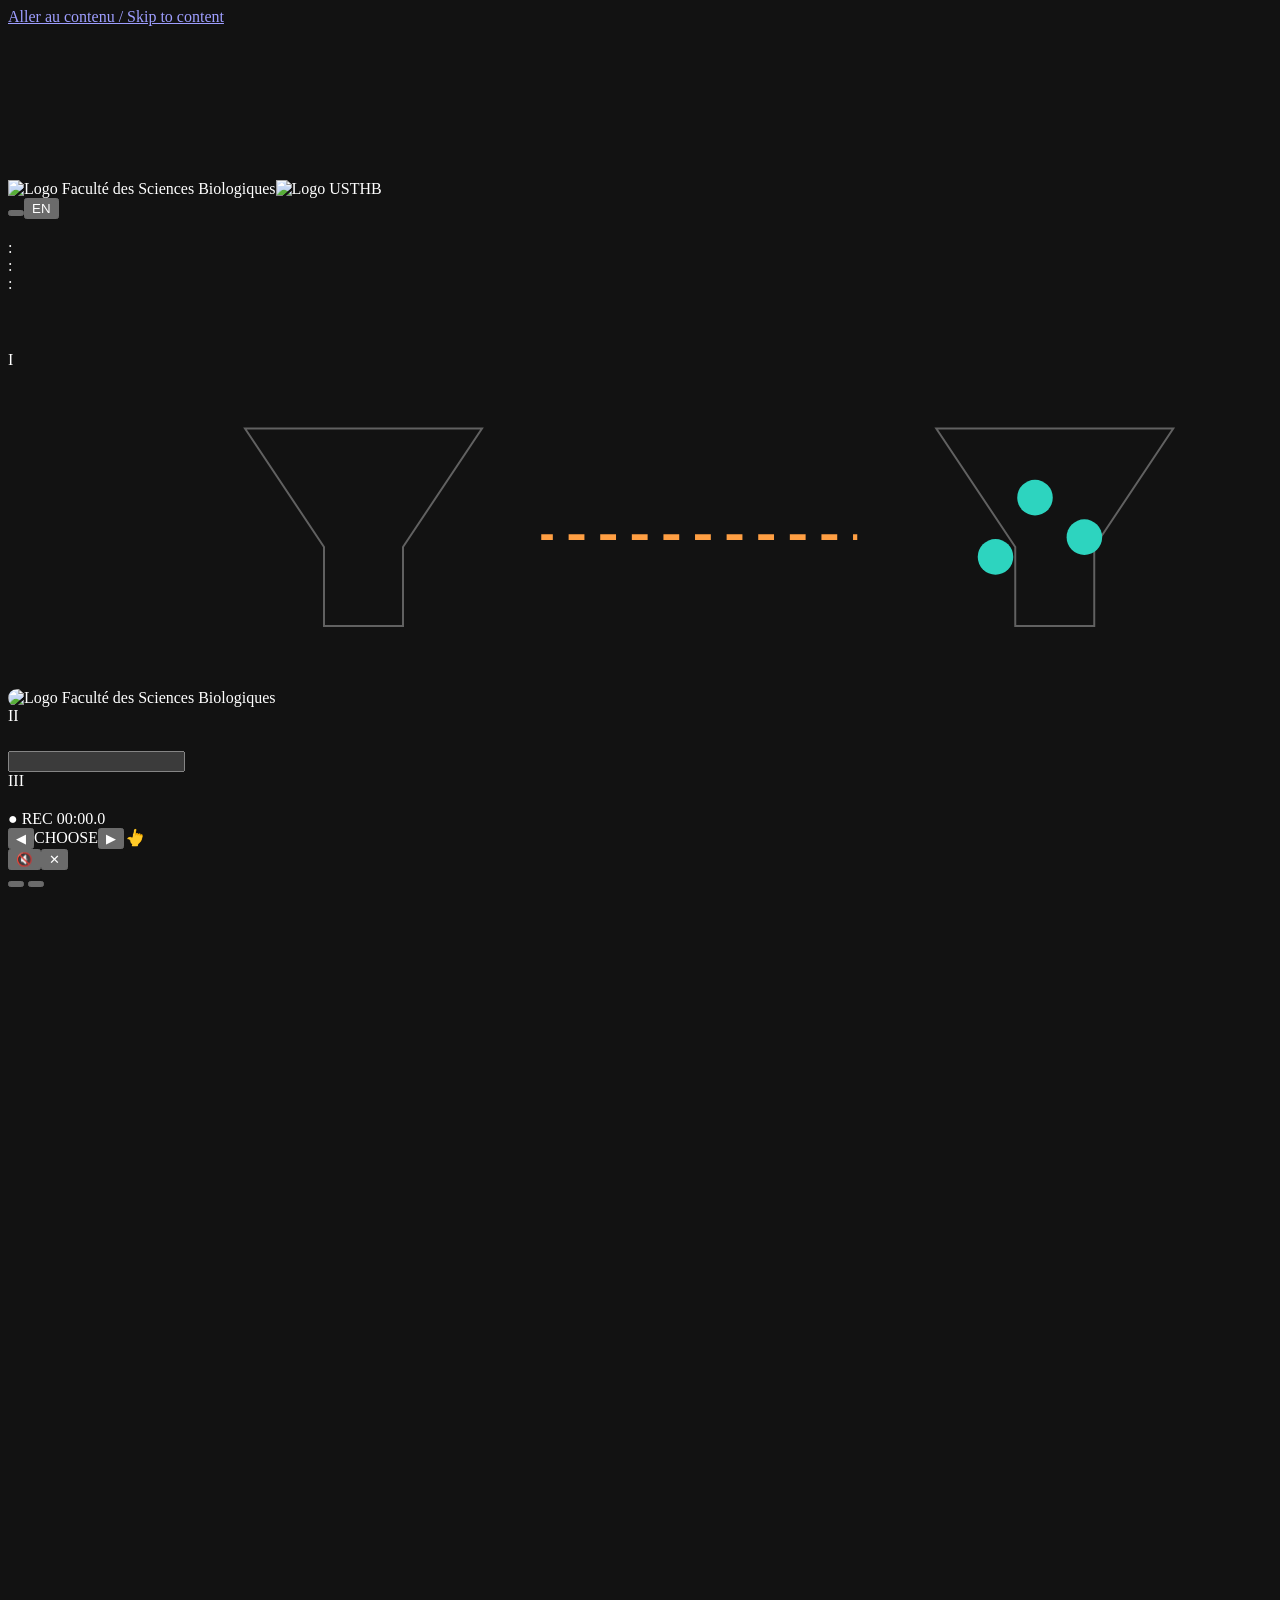
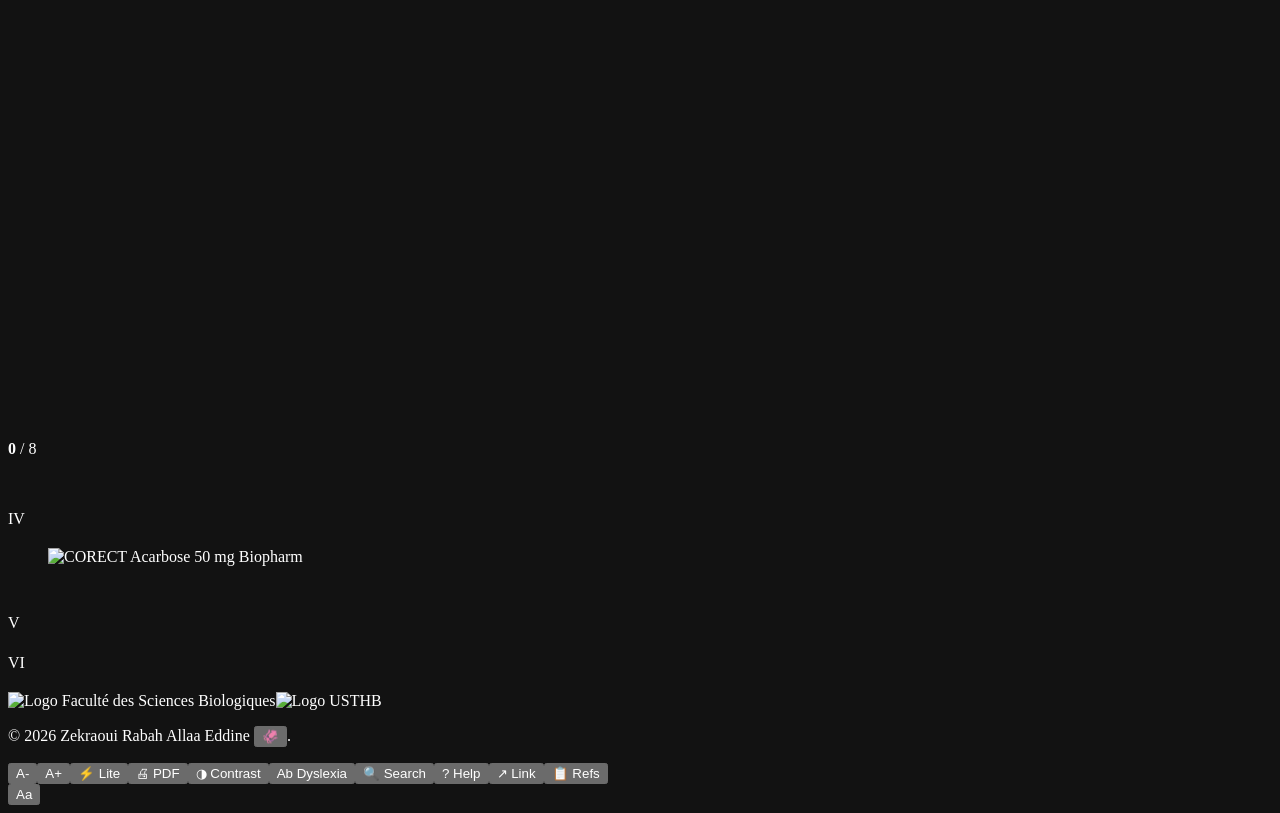
==== index.html @ ecbb5d4c "Add files via upload" ====
<!DOCTYPE html>
<!--
  =====================================================================
  PROCEDES DE PURIFICATION DE BIOMOLECULES : INTERACTIVE EXPOSE SITE
  FILES:  index.html (structure)  |  css/theme.css (colors, fonts)  |  css/style.css (layout)
          js/content.js (ALL TEXTS fr/en + references)  |  js/config.js (team, colors)  |  js/scenes.js (animated drawings)
          js/labs.js (laboratory)  |  js/edit.js (methods edit + sound)  |  js/ui.js (presenter, tools, easter egg)
          js/main.js (engine)  |  js/helix.js (3D background)  |  assets/ (images, sound)
  HOW IT WORKS: elements with data-t="key" get their text from js/content.js. To change a text, edit content.js, not this file.
  PLACEHOLDERS to fill: [A ADAPTER] marks in js/content.js (process steps), media slots (add your own images or videos),
                        team names and roles in js/config.js.
  =====================================================================
-->

<html lang="fr">
<head>
<meta charset="utf-8">
<meta name="viewport" content="width=device-width, initial-scale=1, viewport-fit=cover">
<title>Procédés de purification de biomolécules | Exposé interactif</title>
<meta name="description" content="Exposé interactif sur la purification des biomolécules : sept techniques, laboratoire virtuel, défi du procédé et étude de l’acarbose CORECT® (Biopharm).">
<meta name="keywords" content="purification, biomolécules, chromatographie, centrifugation, électrophorèse, acarbose, CORECT, Biopharm, biotechnologie microbienne, USTHB">
<meta name="author" content="Zekraoui Rabah-Allaa Eddine">
<meta name="robots" content="index, follow, max-image-preview:large">
<meta name="theme-color" content="#0b2b3a">
<meta name="color-scheme" content="dark">
<meta name="format-detection" content="telephone=no">
<link rel="canonical" href="https://VOTRE-NOM.github.io/purification-biomolecules/">
<link rel="alternate" hreflang="x-default" href="https://VOTRE-NOM.github.io/purification-biomolecules/">
<!-- SITE ADDRESS: replace https://VOTRE-NOM.github.io/purification-biomolecules/ everywhere with tools/set-url.py (see GUIDE-PUBLICATION.md) -->
<!-- Icons -->
<link rel="icon" href="favicon.ico" sizes="any">
<link rel="icon" type="image/png" sizes="32x32" href="assets/icons/icon-32.png">
<link rel="icon" type="image/png" sizes="16x16" href="assets/icons/icon-16.png">
<link rel="apple-touch-icon" sizes="180x180" href="assets/icons/icon-180.png">
<link rel="manifest" href="site.webmanifest">
<meta name="msapplication-TileColor" content="#0b2b3a">
<meta name="msapplication-TileImage" content="assets/icons/icon-150.png">
<meta name="msapplication-config" content="browserconfig.xml">
<!-- Open Graph: Facebook, LinkedIn, WhatsApp, Telegram, Messenger, Pinterest, Slack, Discord -->
<meta property="og:type" content="website">
<meta property="og:site_name" content="Procédés de purification de biomolécules">
<meta property="og:title" content="Procédés de purification de biomolécules | Exposé interactif">
<meta property="og:description" content="Sept techniques, un laboratoire virtuel, un défi du procédé et l’étude de l’acarbose CORECT® (Biopharm).">
<meta property="og:url" content="https://VOTRE-NOM.github.io/purification-biomolecules/">
<meta property="og:image" content="https://VOTRE-NOM.github.io/purification-biomolecules/assets/social/og-image.png">
<meta property="og:image:secure_url" content="https://VOTRE-NOM.github.io/purification-biomolecules/assets/social/og-image.png">
<meta property="og:image:type" content="image/png">
<meta property="og:image:width" content="1200">
<meta property="og:image:height" content="630">
<meta property="og:image:alt" content="Procédés de purification de biomolécules : matériel de laboratoire illustré et titre de l’exposé">
<meta property="og:locale" content="fr_FR">
<meta property="og:locale:alternate" content="en_US">
<!-- Facebook (optional): <meta property="fb:app_id" content="YOUR_APP_ID"> -->
<!-- Twitter / X -->
<meta name="twitter:card" content="summary_large_image">
<meta name="twitter:title" content="Procédés de purification de biomolécules | Exposé interactif">
<meta name="twitter:description" content="Sept techniques, un laboratoire virtuel, un défi du procédé et l’étude de l’acarbose CORECT® (Biopharm).">
<meta name="twitter:image" content="https://VOTRE-NOM.github.io/purification-biomolecules/assets/social/og-image.png">
<meta name="twitter:image:alt" content="Procédés de purification de biomolécules : matériel de laboratoire illustré et titre de l’exposé">
<!-- Twitter / X account (optional): <meta name="twitter:site" content="@votre_compte"> <meta name="twitter:creator" content="@votre_compte"> -->
<!-- Pinterest -->
<meta name="pinterest-rich-pin" content="true">
<link rel="image_src" href="https://VOTRE-NOM.github.io/purification-biomolecules/assets/social/pinterest.png">
<!-- Structured data (Google) -->
<script type="application/ld+json">{"@context": "https://schema.org", "@graph": [{"@type": "WebSite", "@id": "https://VOTRE-NOM.github.io/purification-biomolecules/#website", "url": "https://VOTRE-NOM.github.io/purification-biomolecules/", "name": "Procédés de purification de biomolécules", "inLanguage": ["fr", "en"], "author": {"@id": "https://VOTRE-NOM.github.io/purification-biomolecules/#author"}}, {"@type": "Person", "@id": "https://VOTRE-NOM.github.io/purification-biomolecules/#author", "name": "Zekraoui Rabah-Allaa Eddine", "affiliation": {"@type": "CollegeOrUniversity", "name": "Université des Sciences et de la Technologie Houari Boumediene (USTHB)"}}, {"@type": "LearningResource", "@id": "https://VOTRE-NOM.github.io/purification-biomolecules/#resource", "name": "Procédés de purification de biomolécules", "description": "Exposé interactif sur la purification des biomolécules : sept techniques, laboratoire virtuel, défi du procédé et étude de l’acarbose CORECT® (Biopharm).", "url": "https://VOTRE-NOM.github.io/purification-biomolecules/", "inLanguage": ["fr", "en"], "learningResourceType": "Exposé interactif", "educationalLevel": "Université", "about": ["Purification des biomolécules", "Chromatographie", "Acarbose"], "author": {"@id": "https://VOTRE-NOM.github.io/purification-biomolecules/#author"}, "copyrightHolder": {"@id": "https://VOTRE-NOM.github.io/purification-biomolecules/#author"}, "copyrightYear": 2026, "image": "https://VOTRE-NOM.github.io/purification-biomolecules/assets/social/og-image.png", "isPartOf": {"@id": "https://VOTRE-NOM.github.io/purification-biomolecules/#website"}}]}</script>
<link rel="stylesheet" href="css/theme.css">
<link rel="stylesheet" href="css/style.css">
</head>

</head>
<body>
<a class="skip" href="#intro">Aller au contenu / Skip to content</a><div id="cur"></div><canvas id="gl" aria-hidden="true"></canvas><div id="bar"></div><div class="bars t"></div><div class="bars b"></div>



<header>
  <div class="logos"><img src="assets/logo-fsb.jpg" alt="Logo Faculté des Sciences Biologiques"><img src="assets/logo-usthb.png" alt="Logo USTHB"></div>
  <nav id="nav"></nav><button id="pres"></button><button id="lang">EN</button>
</header>

<main>
<!-- HERO: title, abstract, module, academic year, examiner, team. Texts: js/content.js. Team names: js/config.js -->
<section id="hero"><h1 data-t="title"></h1><p data-t="sub"></p><p class="gl" data-t="abs"></p>
  <p class="exam"><span data-t="mod"></span> : <b data-t="modv"></b><br><span data-t="yr"></span> : <b data-t="yrv"></b><br><span data-t="exam"></span> : <b data-t="examn"></b></p>
  <h3 style="margin-top:20px" data-t="team"></h3><div class="team" id="team"></div><br><a class="btn" href="#intro" data-t="start"></a></section>
<div class="tick" aria-hidden="true"><div></div></div>
<section class="sc rv" id="plan"><h2 data-t="plan_t"></h2><div class="gl" id="plan_l"></div></section>

<!-- I. INTRODUCTION (PROBLEMATIQUE) -->
<section class="sc rv" id="intro"><div class="chap">I</div><h2 data-t="n1"></h2>
  <div class="gl" data-t="i_p"></div>
  <div class="card"><h3 data-t="i_qt"></h3><p data-t="i_q"></p></div>
  <svg class="ill" viewBox="0 0 640 150" role="img" aria-label="Mixture to pure molecule"><g fill="none" stroke="#ffffff55"><path d="M120 20h120l-40 60v40h-40V80z"/><path d="M470 20h120l-40 60v40h-40V80z"/></g><g id="dots"></g><path d="M270 75h160" stroke="#ff9f43" stroke-width="3" stroke-dasharray="8 8"><animate attributeName="stroke-dashoffset" from="32" to="0" dur="1s" repeatCount="indefinite"/></path><circle cx="520" cy="55" r="9" fill="#2dd4bf"/><circle cx="545" cy="75" r="9" fill="#2dd4bf"/><circle cx="500" cy="85" r="9" fill="#2dd4bf"/></svg>
  <img src="assets/banner-fsb.jpg" alt="Logo Faculté des Sciences Biologiques" style="width:100%;border-radius:16px;border:1px solid var(--line)">
  <div class="gl kt" data-kt="0"></div>
</section>

<!-- II. GENERALITES -->
<section class="sc rv" id="gen"><div class="chap">II</div><h2 data-t="n2"></h2>
  <div class="grid" data-cards="g_d"></div>
  <h3 style="margin:26px 0 10px" data-t="g_ct"></h3><div class="grid" data-cards="g_c"></div>
  <h3 style="margin:26px 0 10px" data-t="g_ot"></h3><div class="gl" data-t="g_o"></div>
  <h3 style="margin:26px 0 10px" data-t="hist_t"></h3><div class="timeline" id="histl"></div>
  <h3 style="margin:26px 0 10px" data-t="imp_t"></h3><div class="grid" id="imp"></div>
  <h3 style="margin:26px 0 10px" data-t="lex_t"></h3><input type="search" id="lexq" class="lexq" aria-label="Search"><div id="lex"></div>
  <div class="gl kt" data-kt="1"></div>
</section>

<!-- III. METHODES ET MATERIELS -->
<section class="sc rv" id="met"><div class="chap">III</div><h2 data-t="n3"></h2>
  <h3 data-t="m1"></h3><p class="out" data-t="m1p"></p>
  <div id="estage"><div class="edit" id="edit" tabindex="0" aria-label="Methods edit"><div class="segs" id="segs"></div><div class="ring2"></div><div class="rec" id="rec">&#9679; REC 00:00.0</div><div class="no" id="no"></div><div class="tl"><b id="tlb"></b></div>
  <div class="nm" id="nm"></div><div class="fig" id="fig"></div><div class="roster" id="roster"></div><div class="cp" id="cp"></div>
  <div class="choose"><button id="eprev" aria-label="Previous">&#9664;</button><span>CHOOSE</span><button id="enext" aria-label="Next">&#9654;</button><i class="hand" id="hand">&#128070;</i></div></div><div class="efbar"><button id="efsnd" aria-label="Sound">&#128263;</button><button id="efc" aria-label="Close">&#10005;</button></div></div>
  <button class="btn big" id="snd"></button> <button class="mini" id="efs"></button>
  <div class="gl" id="fiche"></div>
  <div class="card lab" id="lab"><h3 data-t="lab_t"></h3><p class="out" data-t="lab_p"></p>
   <div class="ltabs" id="ltabs" role="tablist"></div>
   <div class="labrow"><svg id="labsvg" viewBox="0 0 260 220" role="img" aria-label="Lab"></svg></div>
   <div id="lctl"></div><p class="out" id="rcfo" aria-live="polite"></p></div>
  
  <h3 style="margin:26px 0 10px" data-t="cmp_t"></h3><div class="tw"><table id="cmp"></table></div>
  <h3 style="margin:26px 0 10px" data-t="atl_t"></h3><div class="atl" id="atl"></div>
  <h3 style="margin:26px 0 4px" data-t="m2"></h3><p class="out" data-t="m2p"></p><div id="st1"></div>
  <h3 style="margin:26px 0 8px" data-t="pb_t"></h3><p class="out" data-t="pb_p"></p><div class="card" id="pb"></div>
  <h3 id="adv" style="margin:34px 0 4px" data-t="adv_t"></h3><p class="out" data-t="adv_p"></p><div class="grid" id="advg"></div>
  <h3 id="qcs" style="margin:26px 0 8px" data-t="m3"></h3><div class="grid" id="qc"></div>
  <p class="out"><b id="qcn">0</b> / 8 <span data-t="valid"></span></p><div class="gauge"><div class="g1" id="qcg"></div></div>
  <div class="gl" style="margin-top:14px" data-t="m3p"></div>
  <h3 style="margin:22px 0 10px" data-t="qcc_t"></h3><div class="tw"><table id="qcc"></table></div>
  <h3 id="qbdh" style="margin:30px 0 6px" data-t="qbd_t"></h3><p class="out" data-t="qbd_p"></p><div class="qbdc" id="qbdc"></div><div class="grid" id="qbd"></div>
  <div class="vids" id="vids"></div>
  <div class="gl kt" data-kt="2"></div>
</section>

<!-- IV. ETUDE D'UN EXEMPLE : ACARBOSE (BIOPHARM) / GLUCOBAY / ACTINOPLANES -->
<section class="sc rv" id="ex"><div class="chap">IV</div><h2 data-t="n4"></h2>
  <div class="grid" data-cards="e_c"></div>
  <div class="kpis" id="kpis"></div>
  <figure class="photo"><img src="assets/corect-box.jpg" alt="CORECT Acarbose 50 mg Biopharm" loading="lazy"><figcaption data-t="e_cap"></figcaption></figure>
  <h3 style="margin:18px 0 10px" data-t="pf_t"></h3><div class="tw"><table id="pf"></table></div>
  <div class="gl" style="margin-top:16px" data-t="e_p"></div>
  <p class="warn" data-t="e_w"></p>
  <h3 style="margin:22px 0 8px" data-t="ac_t"></h3><p class="out" data-t="ac_p"></p><div class="card" id="ac"></div>
  <div class="flow" id="flow"></div><h3 style="margin:22px 0 4px" data-t="e_ft"></h3><p class="out" data-t="e_fp"></p><div id="st2"></div>
  <div class="gl" style="margin-top:14px" data-t="e_d"></div>
  <h3 id="e2h" style="margin:30px 0 6px" data-t="e2_t"></h3><p class="out" data-t="e2_p"></p><h3 style="margin:14px 0 4px" data-t="e2_ft"></h3><p class="out" data-t="e2_fp"></p><div id="st3"></div><div class="tw" style="margin-top:14px"><table id="e2tbl"></table></div>
  <div class="gl kt" data-kt="3"></div>
</section>

<!-- V. CONCLUSION  -->
<section class="sc rv" id="con"><div class="chap">V</div><h2 data-t="n5"></h2>
  <div class="gl" data-t="c_p"></div>
  <h3 style="margin:22px 0 8px" data-t="jr_t"></h3><p class="out" data-t="jr_p"></p><div class="card" id="jr"></div>
  
  
</section>

<!-- VI. REFERENCES (all opened and checked, see list) -->
<section class="sc rv" id="ref"><div class="chap">VI</div><h2 data-t="n6"></h2>
  <h3 id="dlh" style="margin:6px 0 6px" data-t="dl_t"></h3><p class="out" data-t="dl_p"></p><div class="grid" id="dl"></div><p class="out" data-t="dl_note" style="margin-top:8px"></p>
  <ol class="refs gl" id="refs"></ol>
  <div class="card" id="qr"></div>
</section>
</main>

<footer><div class="logos"><img src="assets/logo-fsb.jpg" alt="Logo Faculté des Sciences Biologiques"><img src="assets/logo-usthb.png" alt="Logo USTHB"></div><p data-t="fac"></p>
<p style="margin-top:10px">&copy; 2026 Zekraoui Rabah Allaa Eddine <button class="sq" id="sq" aria-label="Easter egg">🦑</button>. <span data-t="rights"></span></p></footer>

<div id="pnotes" hidden><div id="ptl"></div><div id="pnt"></div></div>
<div id="pbar" hidden><button id="pp" aria-label="Previous">&#9664;</button><span id="pc"></span><span id="pt">00:00</span><button id="pn" aria-label="Next">&#9654;</button><button id="ptm" aria-label="Timer">&#9201; 15</button><button id="pl" aria-label="Laser">&#9673;</button><button id="px" aria-label="Exit">&#10005;</button></div>
<nav id="sdots" aria-label="Sections"></nav>
<div id="tools"><div id="tp"><button id="tdn">A-</button><button id="tup">A+</button><button id="lt">&#9889; Lite</button><button id="tprt">&#128424; PDF</button><button id="thc">&#9681; Contrast</button><button id="tdy">Ab Dyslexia</button><button id="tsr">&#128269; Search</button><button id="thp">? Help</button><button id="tsh">&#8599; Link</button><button id="trf">&#128203; Refs</button></div><button id="tb" aria-label="Tools">Aa</button></div>
<noscript><p style="padding:30px;color:#fff;background:#03080f">Please enable JavaScript to view this presentation. / Activez JavaScript pour afficher cette présentation.</p></noscript>
<!-- Site scripts. ORDER MATTERS: do not reorder -->
<script src="js/core.js"></script>
<script src="js/content.js"></script>
<script src="js/config.js"></script>
<script src="js/audio-data.js"></script>
<script src="js/scenes.js"></script>
<script src="js/labs.js"></script>
<script src="js/builder.js"></script>
<script src="js/journey.js"></script>
<script src="js/acarbose.js"></script>
<script src="js/qr.js"></script>
<script src="js/advanced.js"></script>
<script src="js/extra.js"></script>
<script src="js/downloads.js"></script>
<script src="js/edit.js"></script>
<script src="js/ui.js"></script>
<script src="js/main.js"></script>
<script src="js/helix.js"></script>
</body>
</html>
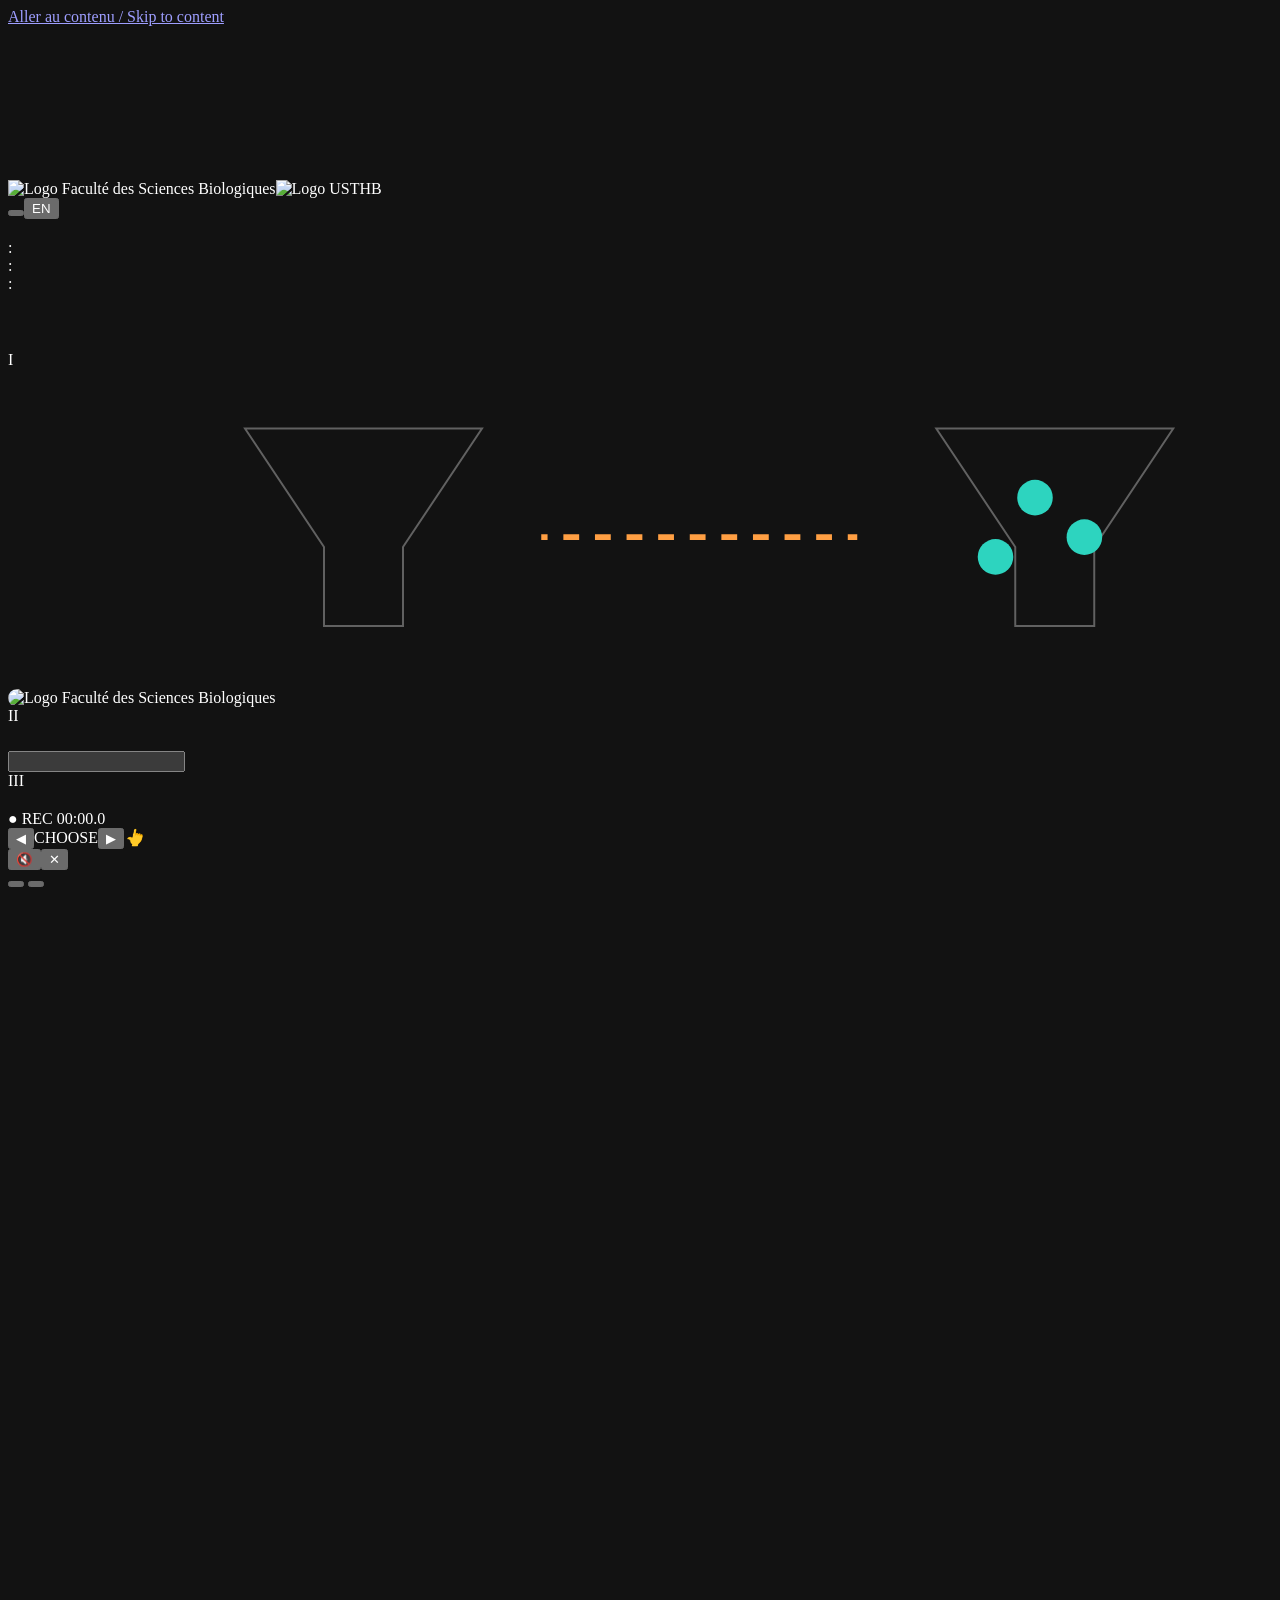
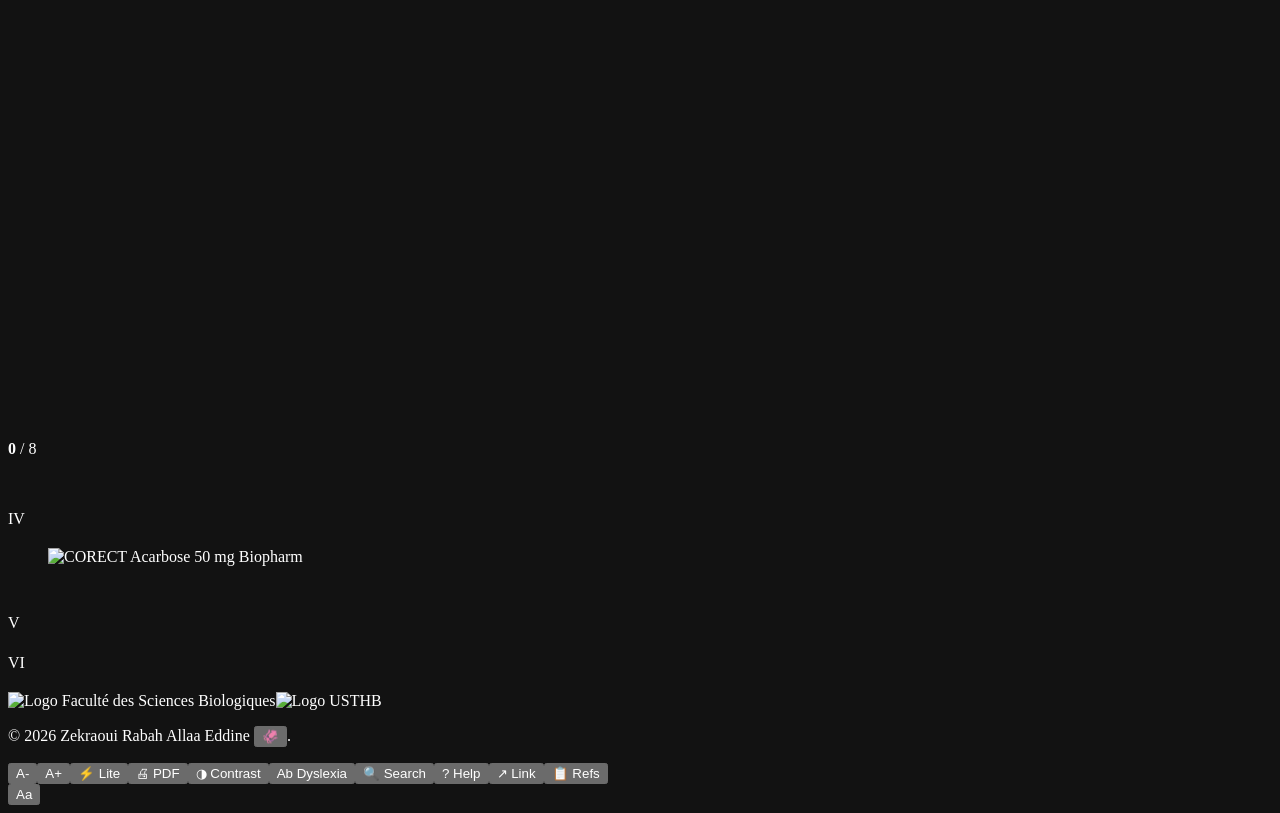
==== commit 40757c15: "Update index.html" ====
--- a/index.html
+++ b/index.html
@@ -6,9 +6,6 @@
           js/content.js (ALL TEXTS fr/en + references)  |  js/config.js (team, colors)  |  js/scenes.js (animated drawings)
           js/labs.js (laboratory)  |  js/edit.js (methods edit + sound)  |  js/ui.js (presenter, tools, easter egg)
           js/main.js (engine)  |  js/helix.js (3D background)  |  assets/ (images, sound)
-  HOW IT WORKS: elements with data-t="key" get their text from js/content.js. To change a text, edit content.js, not this file.
-  PLACEHOLDERS to fill: [A ADAPTER] marks in js/content.js (process steps), media slots (add your own images or videos),
-                        team names and roles in js/config.js.
   =====================================================================
 -->
 
@@ -26,7 +23,6 @@
 <meta name="format-detection" content="telephone=no">
 <link rel="canonical" href="https://VOTRE-NOM.github.io/purification-biomolecules/">
 <link rel="alternate" hreflang="x-default" href="https://VOTRE-NOM.github.io/purification-biomolecules/">
-<!-- SITE ADDRESS: replace https://VOTRE-NOM.github.io/purification-biomolecules/ everywhere with tools/set-url.py (see GUIDE-PUBLICATION.md) -->
 <!-- Icons -->
 <link rel="icon" href="favicon.ico" sizes="any">
 <link rel="icon" type="image/png" sizes="32x32" href="assets/icons/icon-32.png">
@@ -79,7 +75,7 @@
 </header>
 
 <main>
-<!-- HERO: title, abstract, module, academic year, examiner, team. Texts: js/content.js. Team names: js/config.js -->
+<!-- HERO: title, abstract, module, academic year, examiner, team. --->
 <section id="hero"><h1 data-t="title"></h1><p data-t="sub"></p><p class="gl" data-t="abs"></p>
   <p class="exam"><span data-t="mod"></span> : <b data-t="modv"></b><br><span data-t="yr"></span> : <b data-t="yrv"></b><br><span data-t="exam"></span> : <b data-t="examn"></b></p>
   <h3 style="margin-top:20px" data-t="team"></h3><div class="team" id="team"></div><br><a class="btn" href="#intro" data-t="start"></a></section>
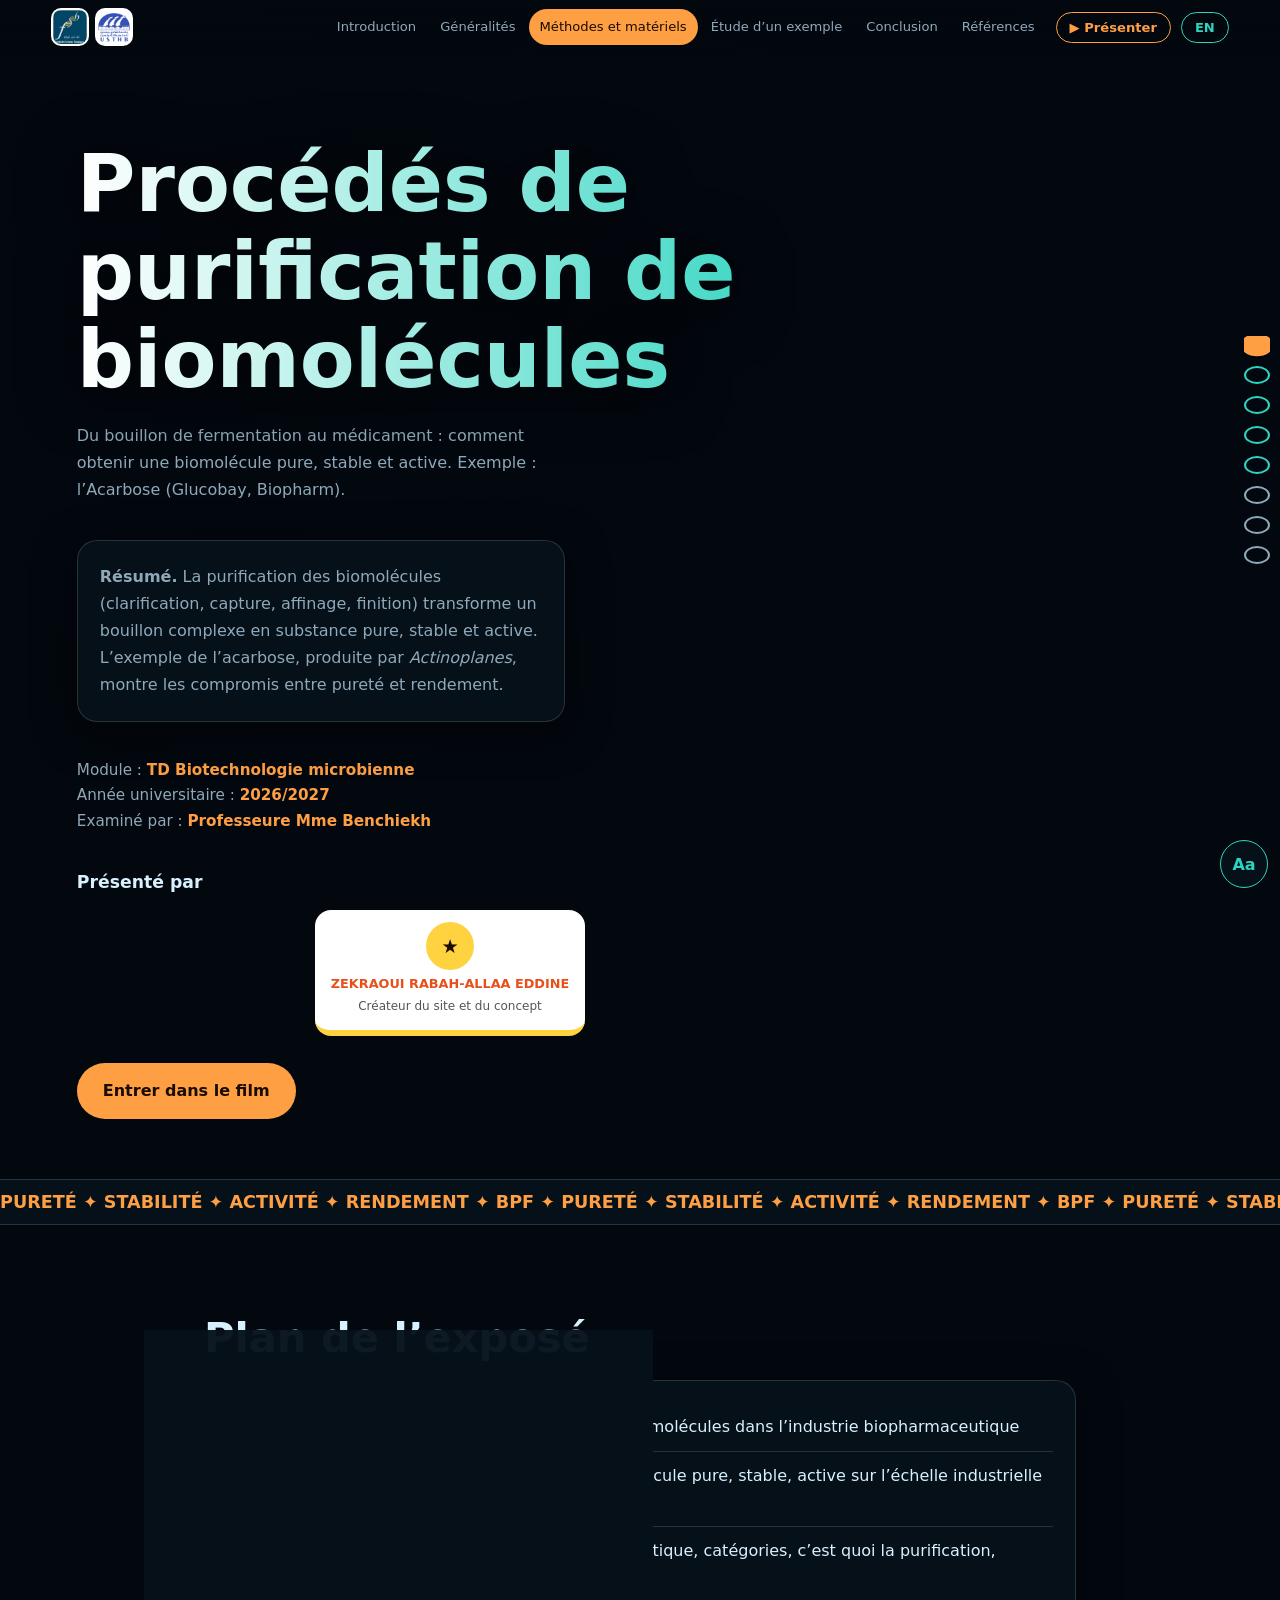
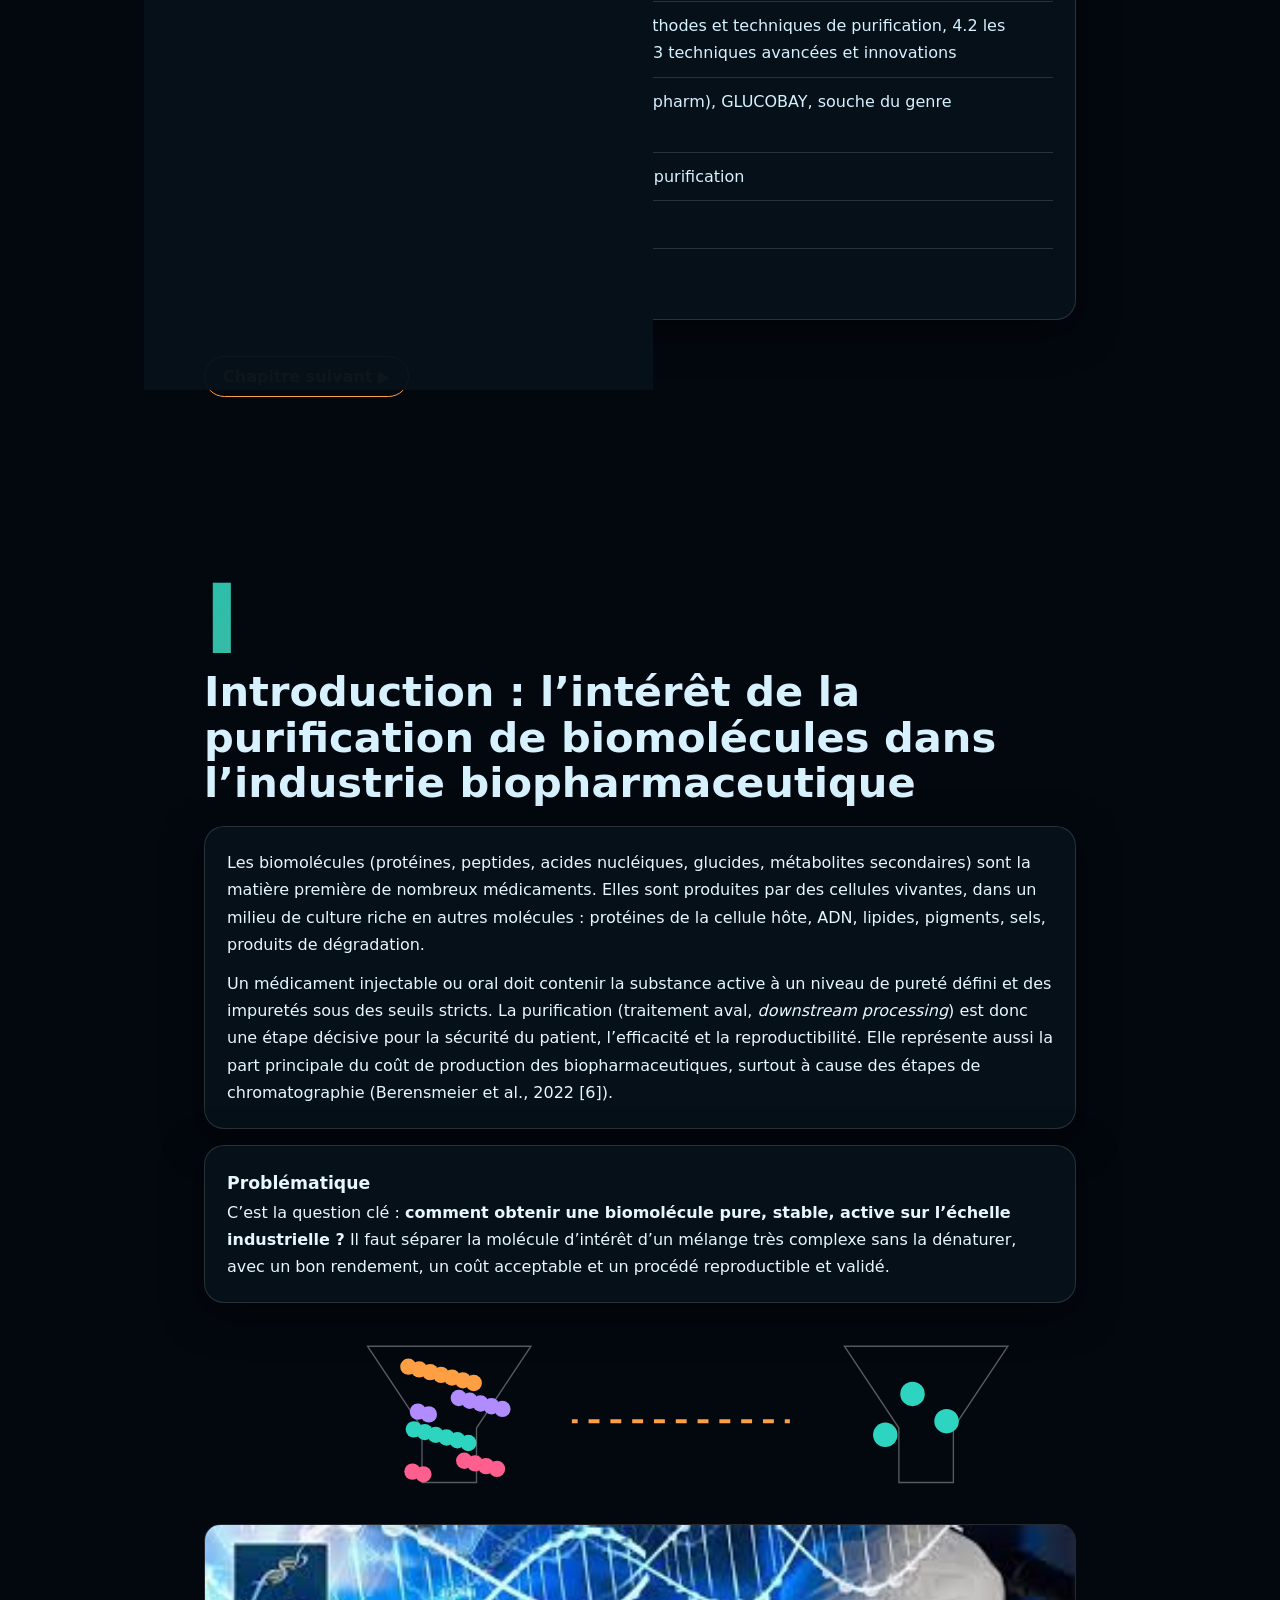
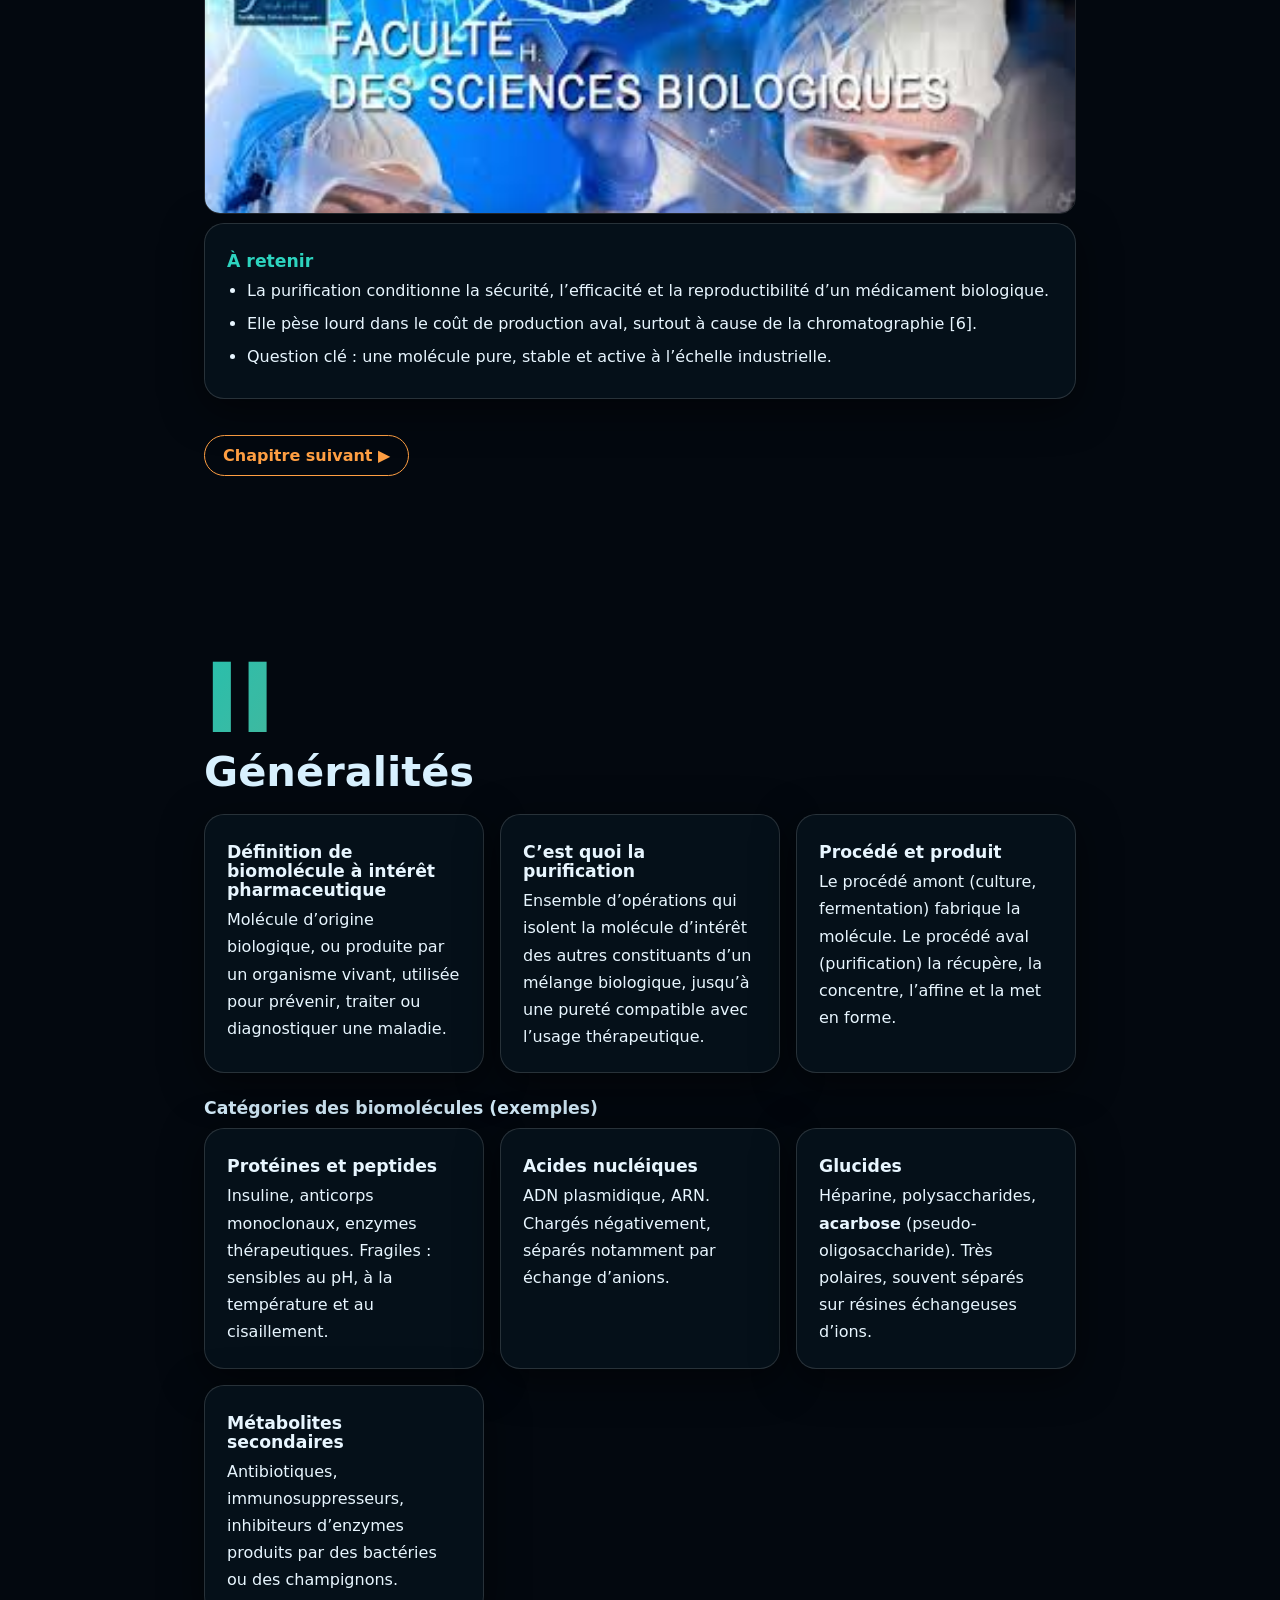
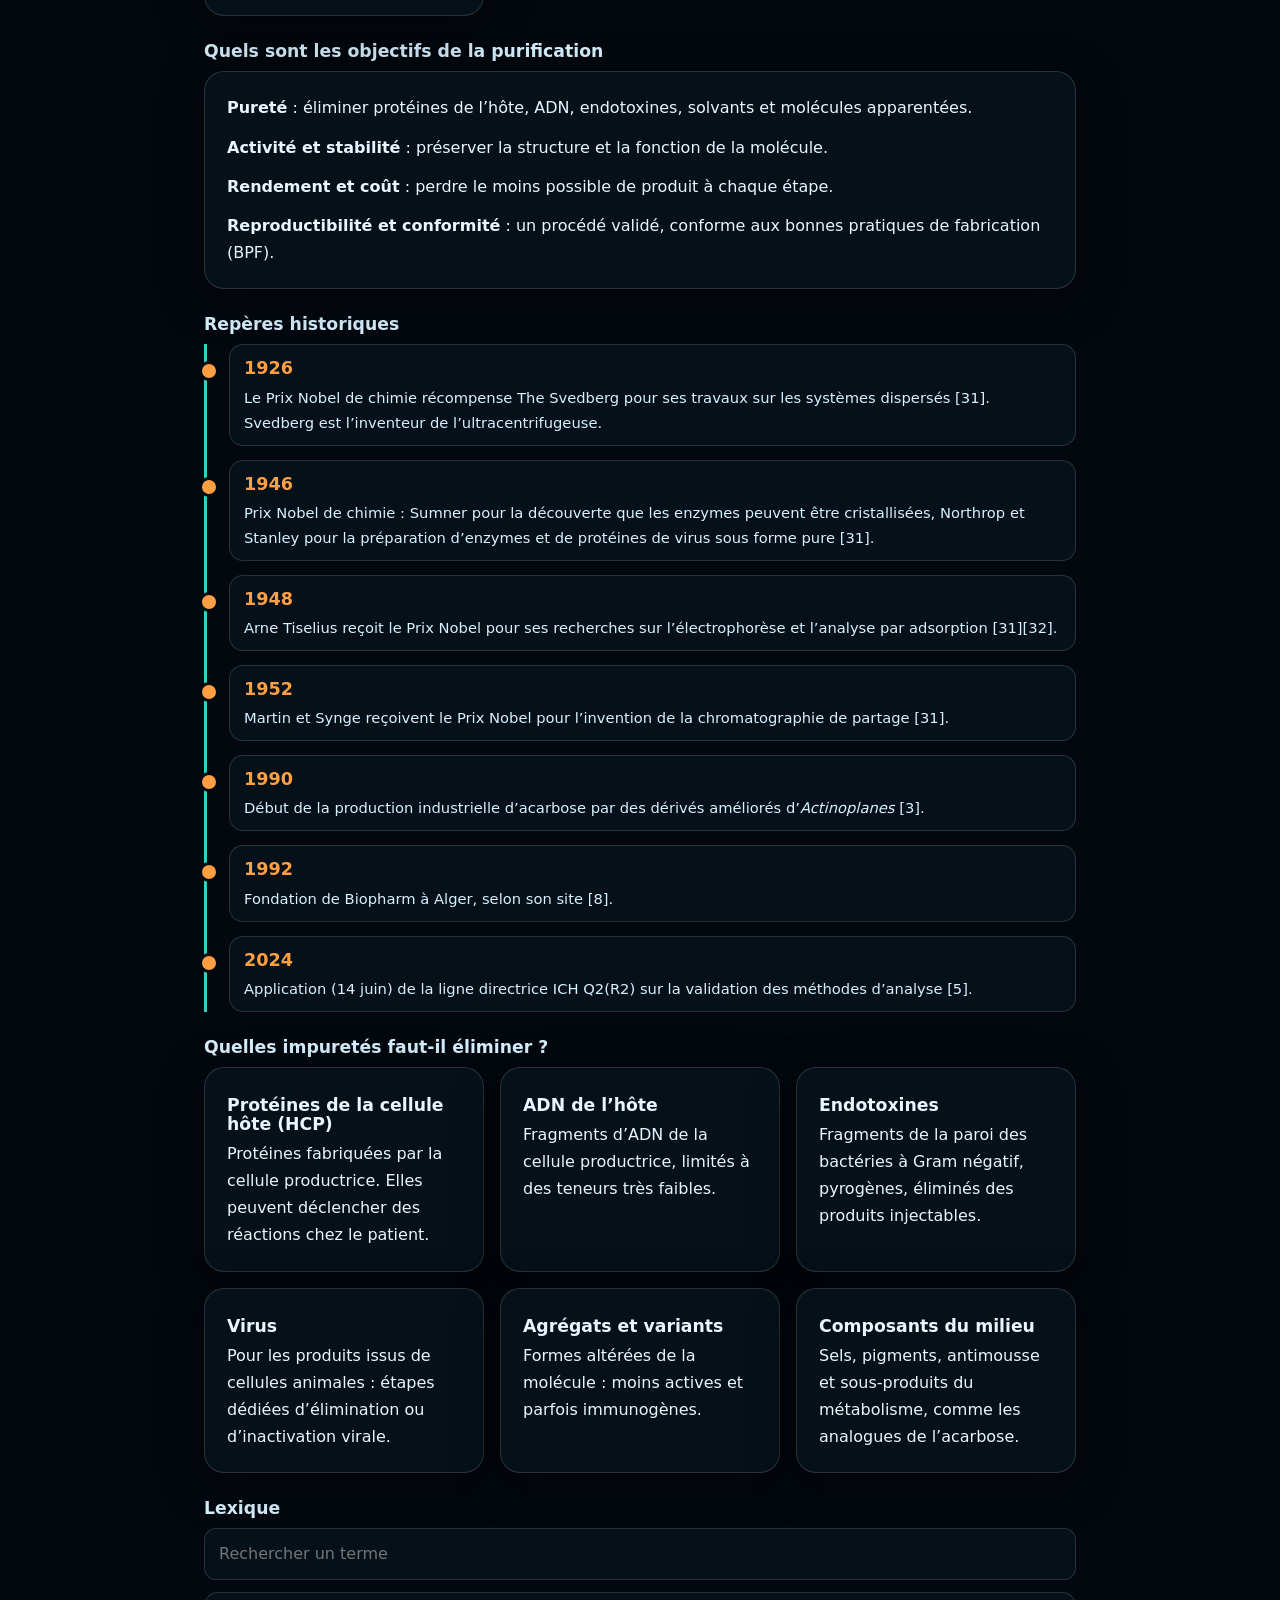
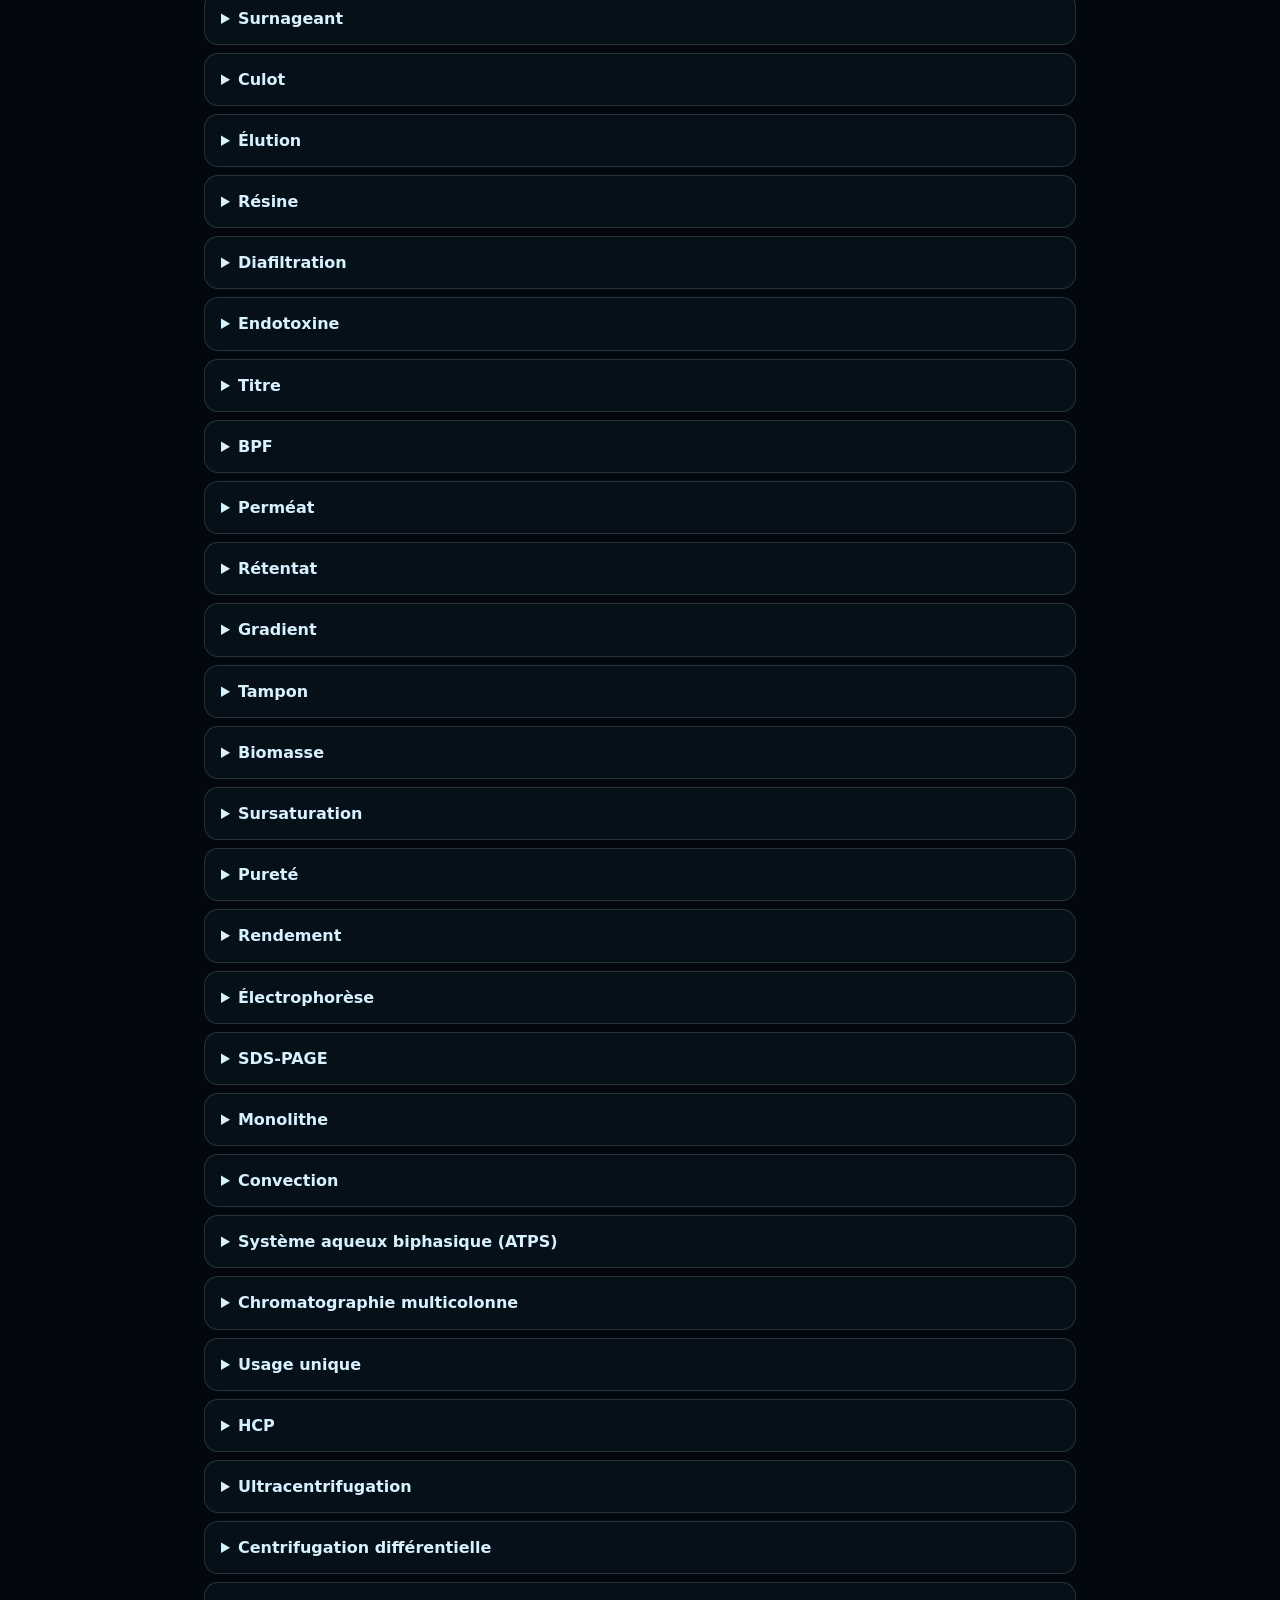
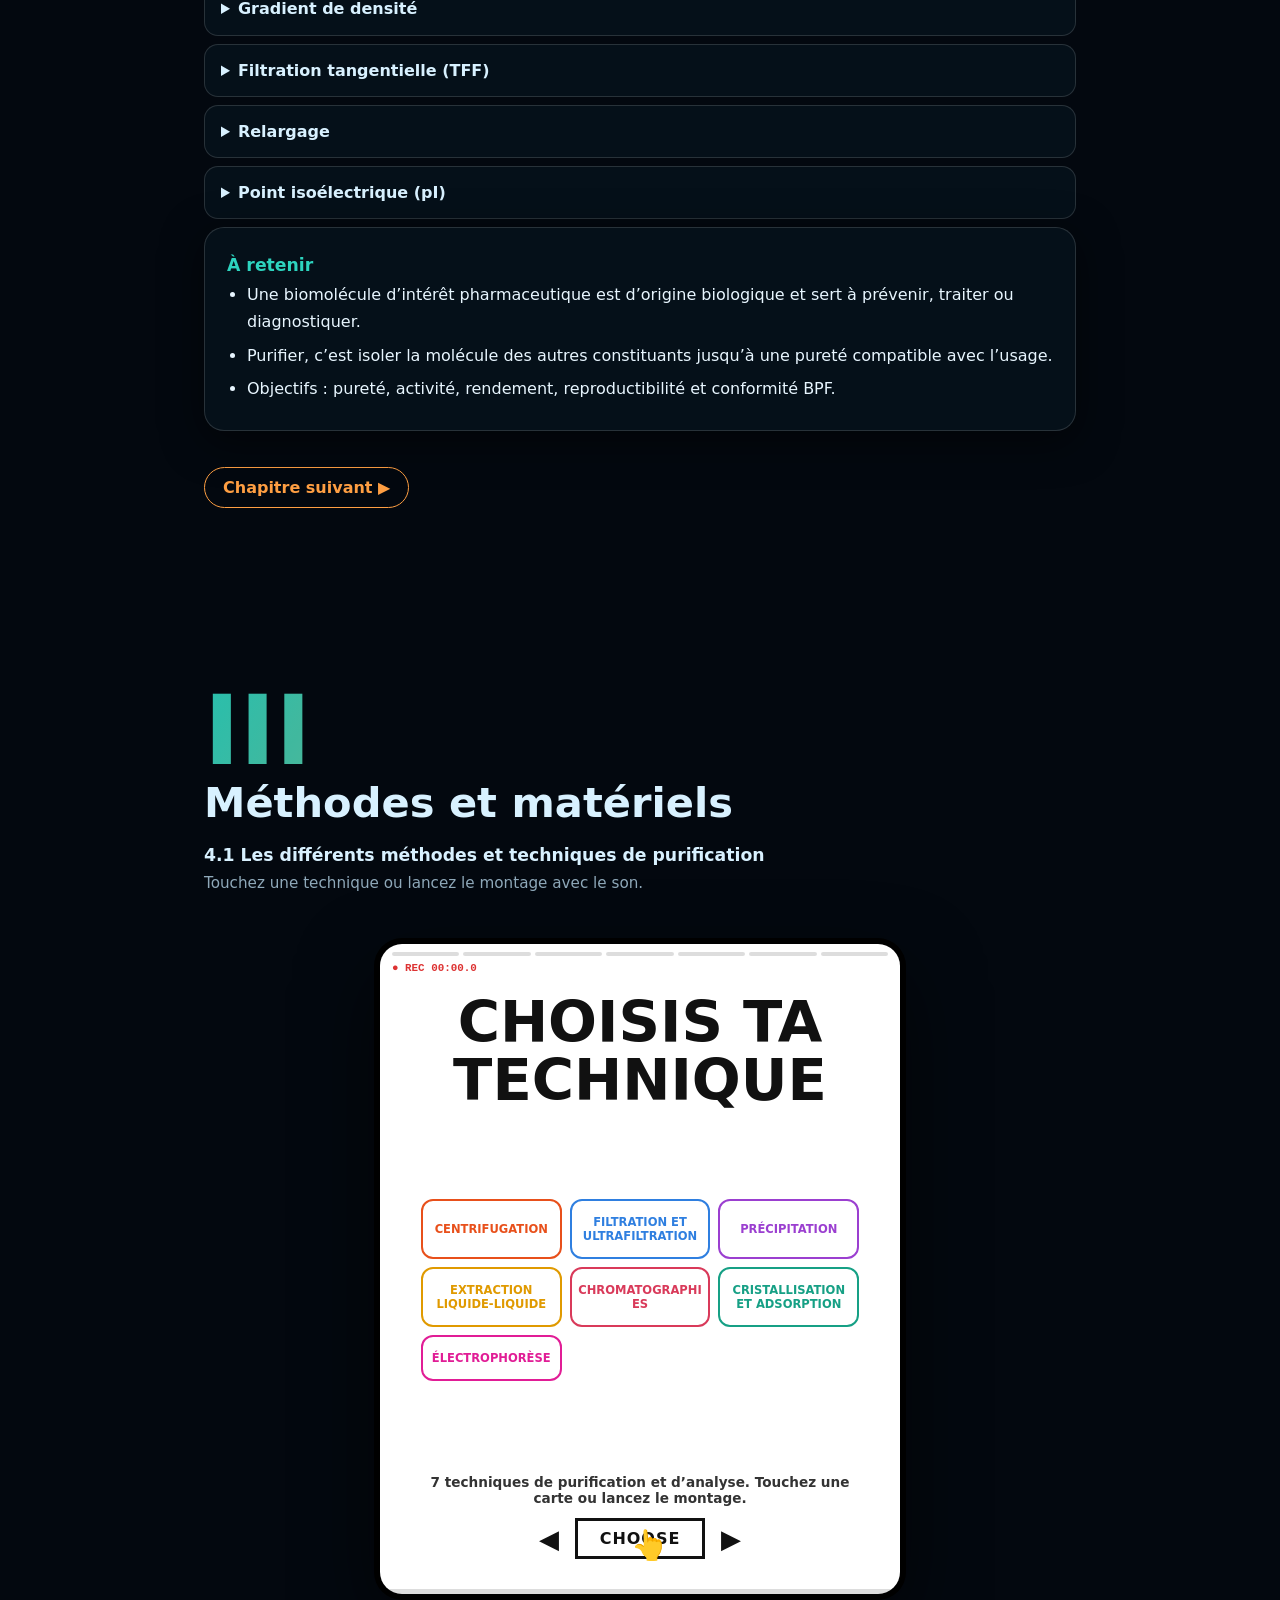
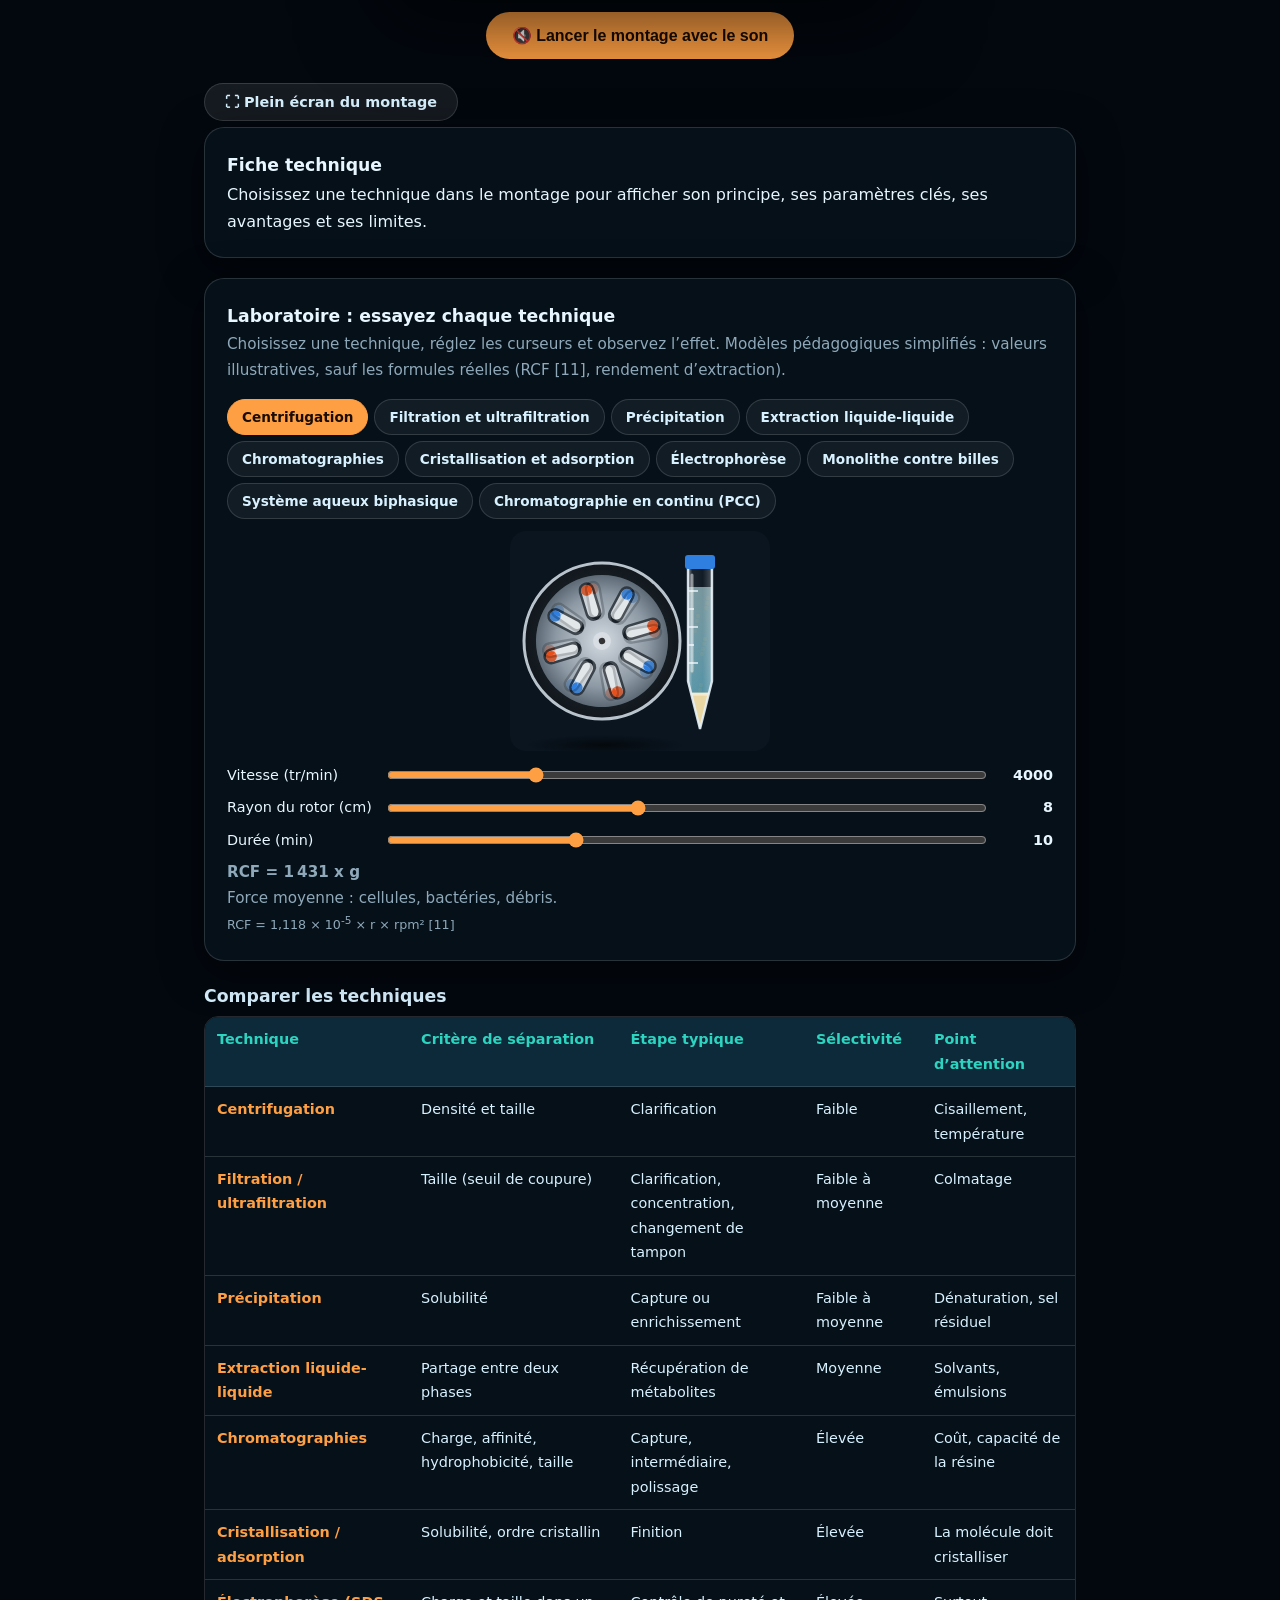
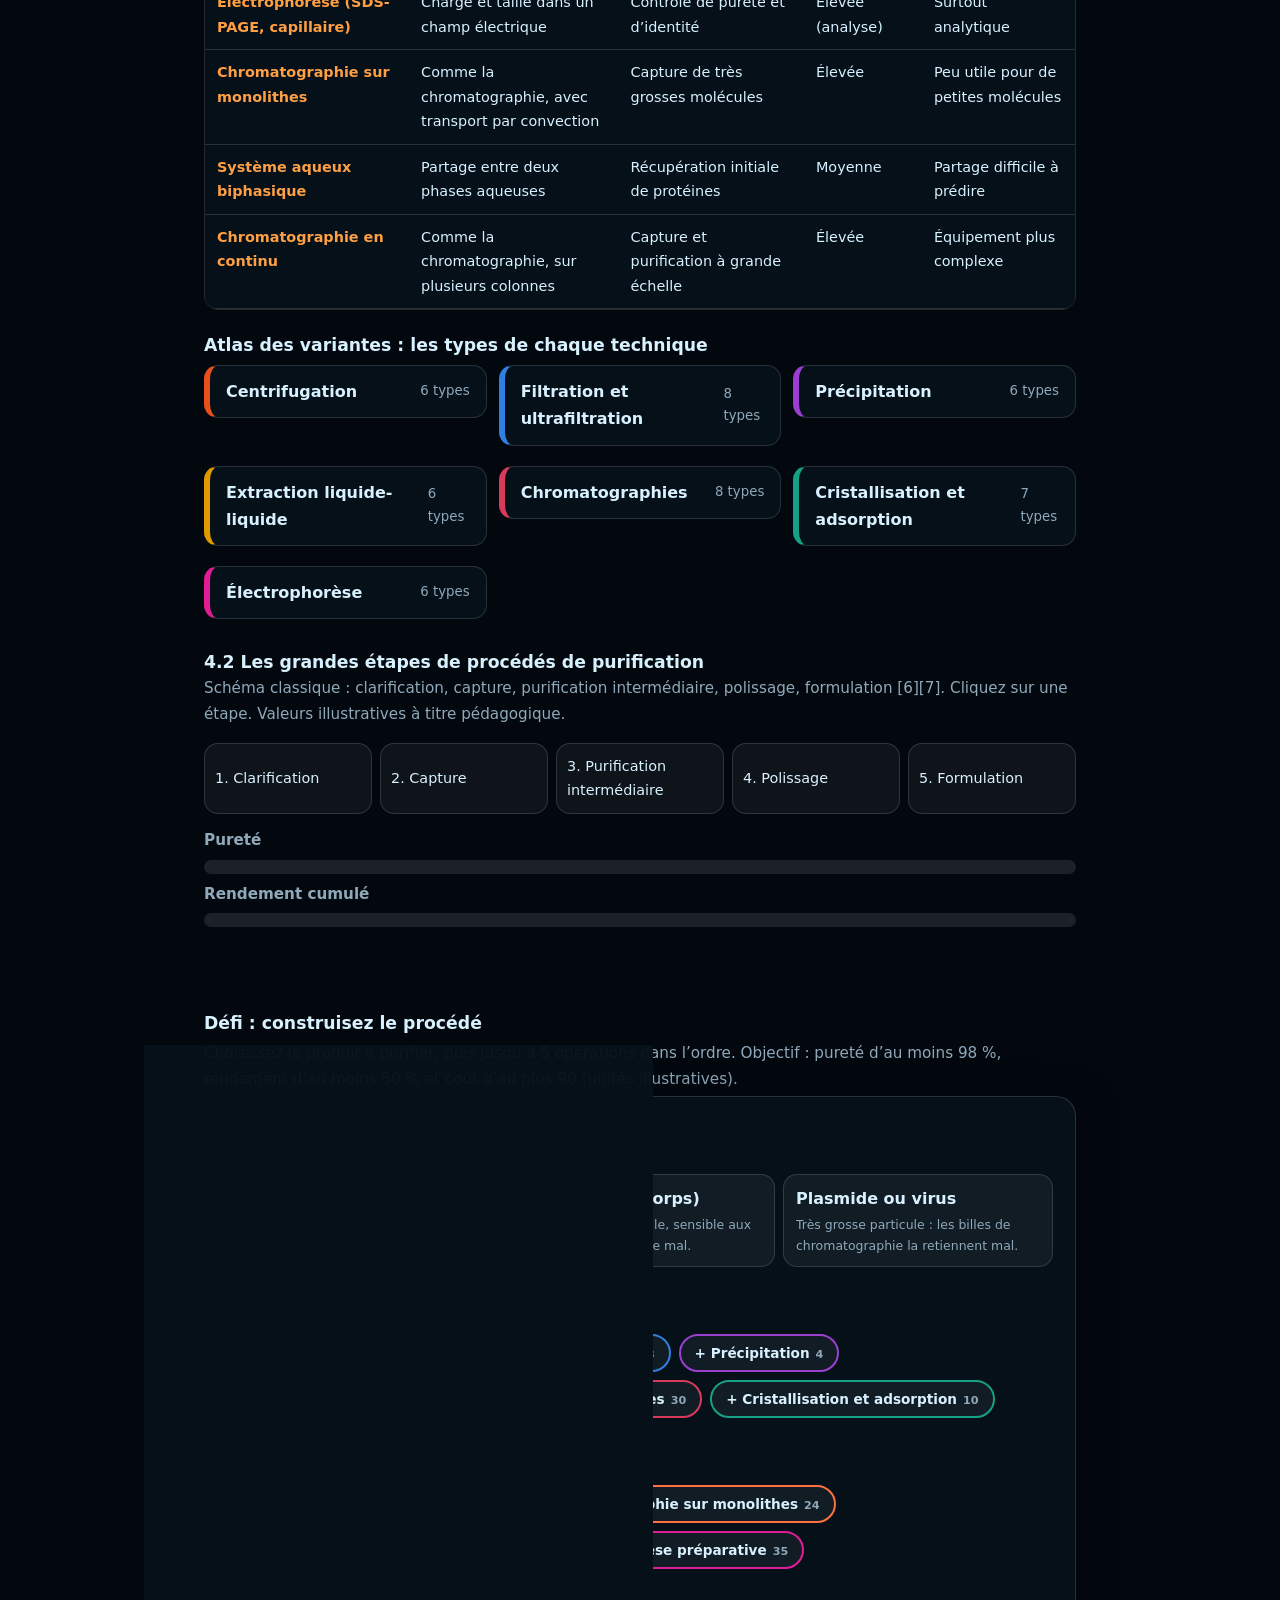
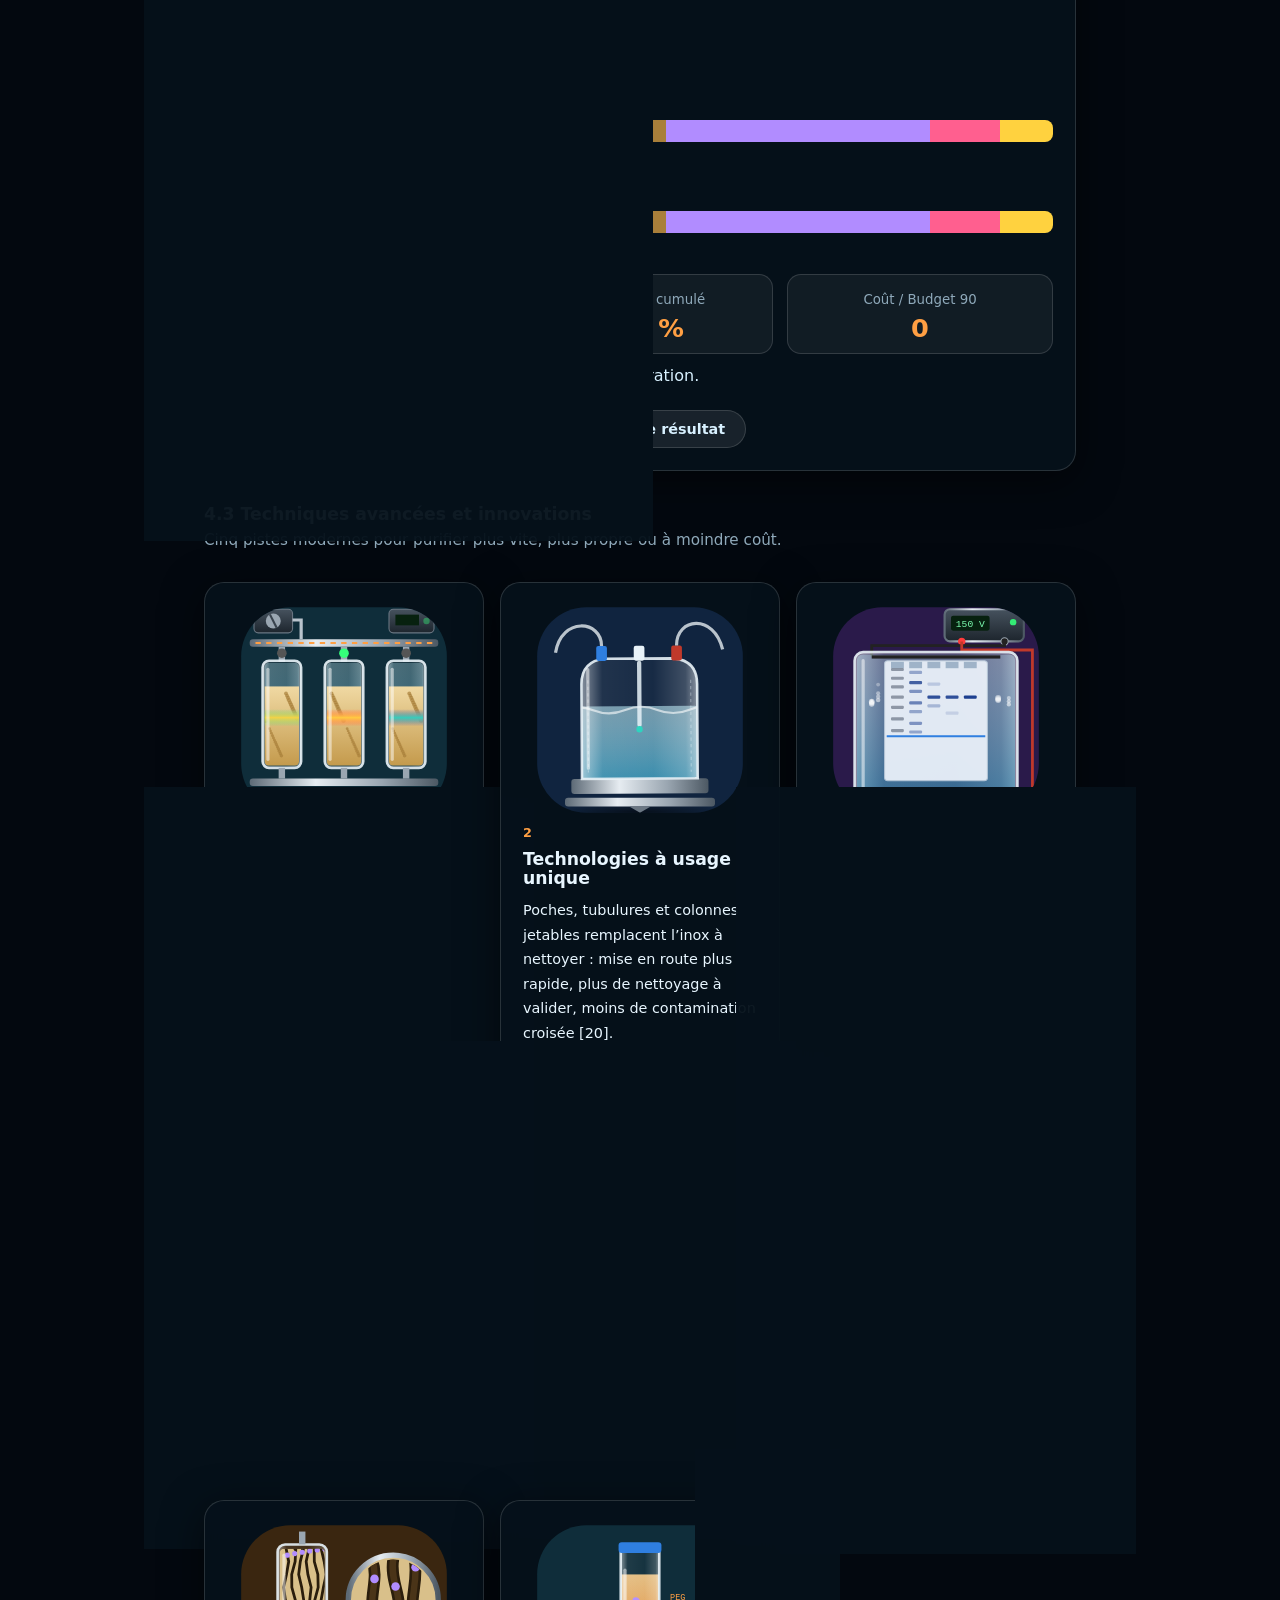
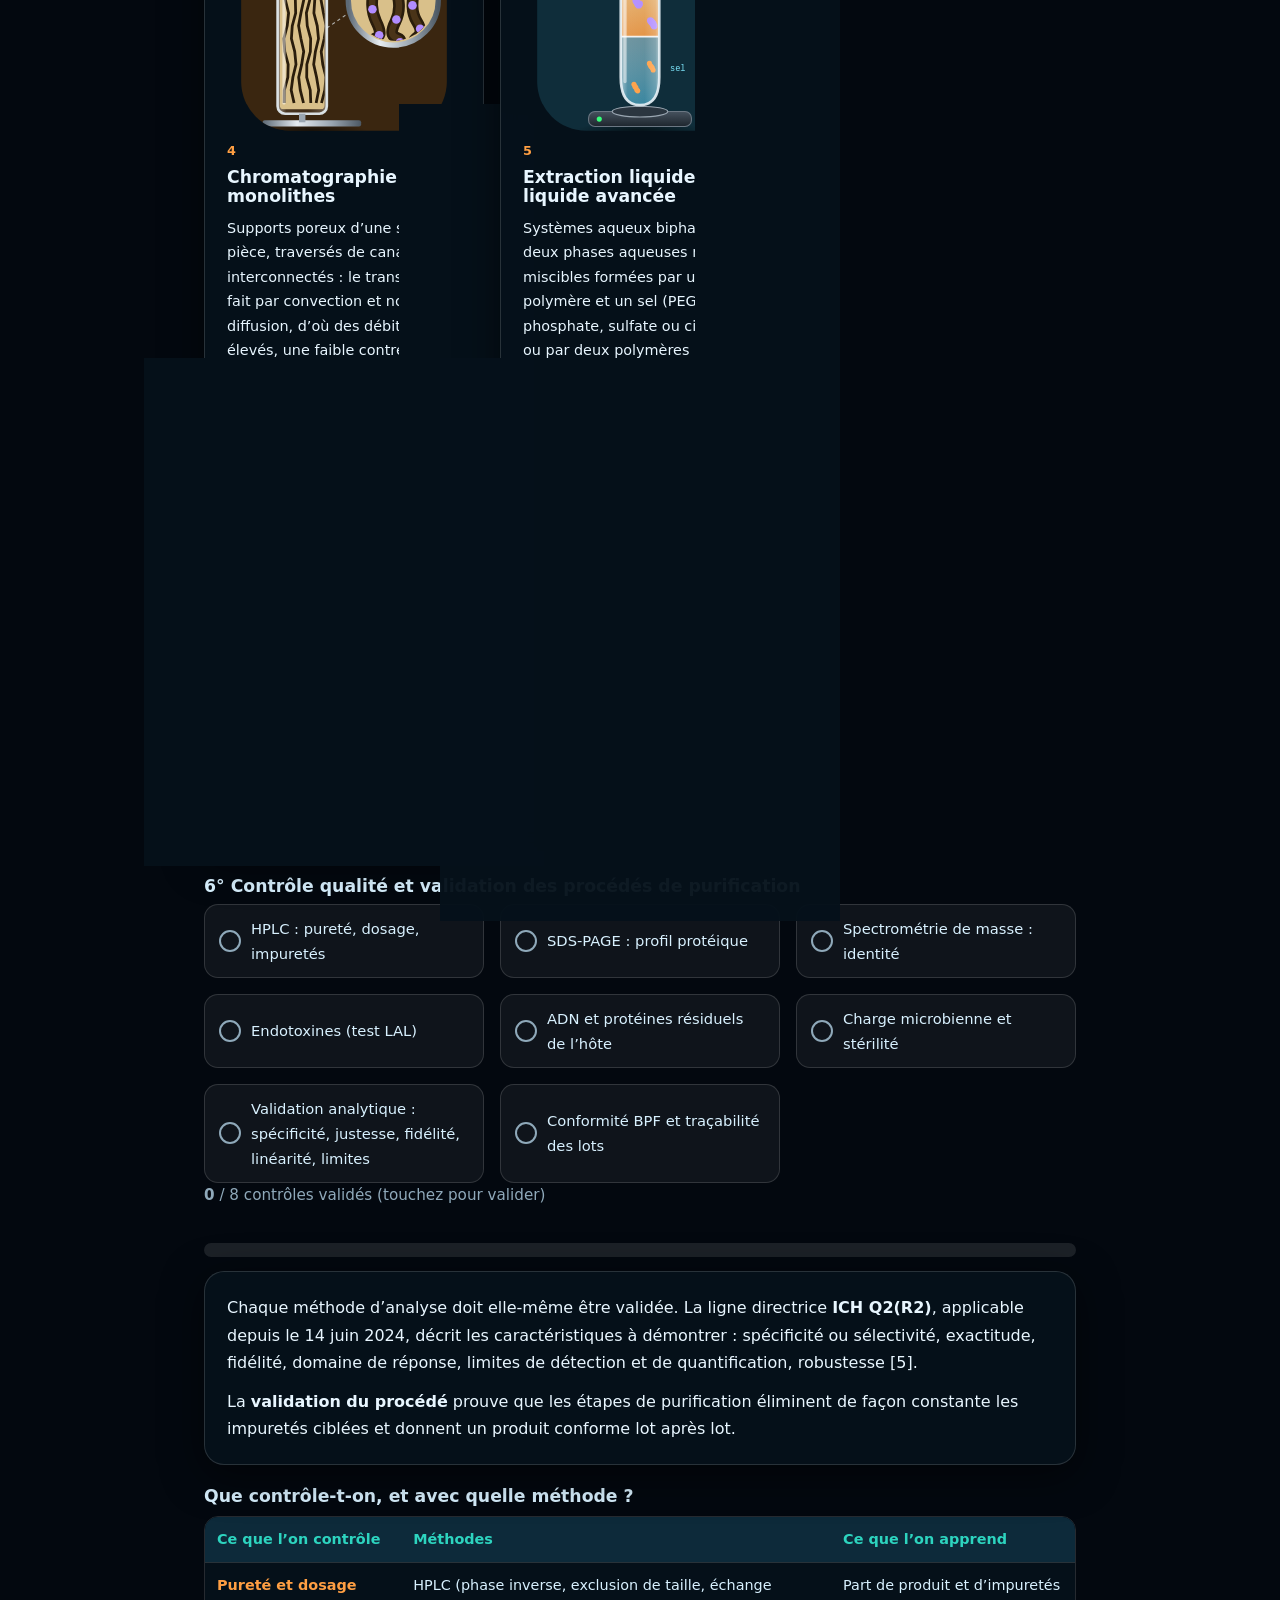
==== commit 1701ddaf: "Update website URLs" ====
--- a/index.html
+++ b/index.html
@@ -21,8 +21,8 @@
 <meta name="theme-color" content="#0b2b3a">
 <meta name="color-scheme" content="dark">
 <meta name="format-detection" content="telephone=no">
-<link rel="canonical" href="https://VOTRE-NOM.github.io/purification-biomolecules/">
-<link rel="alternate" hreflang="x-default" href="https://VOTRE-NOM.github.io/purification-biomolecules/">
+<link rel="canonical" href="https://intj-boy.github.io/purification-biomolecules/">
+<link rel="alternate" hreflang="x-default" href="https://intj-boy.github.io/purification-biomolecules/">
 <!-- Icons -->
 <link rel="icon" href="favicon.ico" sizes="any">
 <link rel="icon" type="image/png" sizes="32x32" href="assets/icons/icon-32.png">
@@ -37,9 +37,9 @@
 <meta property="og:site_name" content="Procédés de purification de biomolécules">
 <meta property="og:title" content="Procédés de purification de biomolécules | Exposé interactif">
 <meta property="og:description" content="Sept techniques, un laboratoire virtuel, un défi du procédé et l’étude de l’acarbose CORECT® (Biopharm).">
-<meta property="og:url" content="https://VOTRE-NOM.github.io/purification-biomolecules/">
-<meta property="og:image" content="https://VOTRE-NOM.github.io/purification-biomolecules/assets/social/og-image.png">
-<meta property="og:image:secure_url" content="https://VOTRE-NOM.github.io/purification-biomolecules/assets/social/og-image.png">
+<meta property="og:url" content="https://intj-boy.github.io/purification-biomolecules/">
+<meta property="og:image" content="https://intj-boy.github.io/purification-biomolecules/assets/social/og-image.png">
+<meta property="og:image:secure_url" content="https://intj-boy.github.io/purification-biomolecules/assets/social/og-image.png">
 <meta property="og:image:type" content="image/png">
 <meta property="og:image:width" content="1200">
 <meta property="og:image:height" content="630">
@@ -51,14 +51,14 @@
 <meta name="twitter:card" content="summary_large_image">
 <meta name="twitter:title" content="Procédés de purification de biomolécules | Exposé interactif">
 <meta name="twitter:description" content="Sept techniques, un laboratoire virtuel, un défi du procédé et l’étude de l’acarbose CORECT® (Biopharm).">
-<meta name="twitter:image" content="https://VOTRE-NOM.github.io/purification-biomolecules/assets/social/og-image.png">
+<meta name="twitter:image" content="https://intj-boy.github.io/purification-biomolecules/assets/social/og-image.png">
 <meta name="twitter:image:alt" content="Procédés de purification de biomolécules : matériel de laboratoire illustré et titre de l’exposé">
 <!-- Twitter / X account (optional): <meta name="twitter:site" content="@votre_compte"> <meta name="twitter:creator" content="@votre_compte"> -->
 <!-- Pinterest -->
 <meta name="pinterest-rich-pin" content="true">
-<link rel="image_src" href="https://VOTRE-NOM.github.io/purification-biomolecules/assets/social/pinterest.png">
+<link rel="image_src" href="https://intj-boy.github.io/purification-biomolecules/assets/social/pinterest.png">
 <!-- Structured data (Google) -->
-<script type="application/ld+json">{"@context": "https://schema.org", "@graph": [{"@type": "WebSite", "@id": "https://VOTRE-NOM.github.io/purification-biomolecules/#website", "url": "https://VOTRE-NOM.github.io/purification-biomolecules/", "name": "Procédés de purification de biomolécules", "inLanguage": ["fr", "en"], "author": {"@id": "https://VOTRE-NOM.github.io/purification-biomolecules/#author"}}, {"@type": "Person", "@id": "https://VOTRE-NOM.github.io/purification-biomolecules/#author", "name": "Zekraoui Rabah-Allaa Eddine", "affiliation": {"@type": "CollegeOrUniversity", "name": "Université des Sciences et de la Technologie Houari Boumediene (USTHB)"}}, {"@type": "LearningResource", "@id": "https://VOTRE-NOM.github.io/purification-biomolecules/#resource", "name": "Procédés de purification de biomolécules", "description": "Exposé interactif sur la purification des biomolécules : sept techniques, laboratoire virtuel, défi du procédé et étude de l’acarbose CORECT® (Biopharm).", "url": "https://VOTRE-NOM.github.io/purification-biomolecules/", "inLanguage": ["fr", "en"], "learningResourceType": "Exposé interactif", "educationalLevel": "Université", "about": ["Purification des biomolécules", "Chromatographie", "Acarbose"], "author": {"@id": "https://VOTRE-NOM.github.io/purification-biomolecules/#author"}, "copyrightHolder": {"@id": "https://VOTRE-NOM.github.io/purification-biomolecules/#author"}, "copyrightYear": 2026, "image": "https://VOTRE-NOM.github.io/purification-biomolecules/assets/social/og-image.png", "isPartOf": {"@id": "https://VOTRE-NOM.github.io/purification-biomolecules/#website"}}]}</script>
+<script type="application/ld+json">{"@context": "https://schema.org", "@graph": [{"@type": "WebSite", "@id": "https://intj-boy.github.io/purification-biomolecules/#website", "url": "https://intj-boy.github.io/purification-biomolecules/", "name": "Procédés de purification de biomolécules", "inLanguage": ["fr", "en"], "author": {"@id": "https://intj-boy.github.io/purification-biomolecules/#author"}}, {"@type": "Person", "@id": "https://intj-boy.github.io/purification-biomolecules/#author", "name": "Zekraoui Rabah-Allaa Eddine", "affiliation": {"@type": "CollegeOrUniversity", "name": "Université des Sciences et de la Technologie Houari Boumediene (USTHB)"}}, {"@type": "LearningResource", "@id": "https://intj-boy.github.io/purification-biomolecules/#resource", "name": "Procédés de purification de biomolécules", "description": "Exposé interactif sur la purification des biomolécules : sept techniques, laboratoire virtuel, défi du procédé et étude de l’acarbose CORECT® (Biopharm).", "url": "https://intj-boy.github.io/purification-biomolecules/", "inLanguage": ["fr", "en"], "learningResourceType": "Exposé interactif", "educationalLevel": "Université", "about": ["Purification des biomolécules", "Chromatographie", "Acarbose"], "author": {"@id": "https://intj-boy.github.io/purification-biomolecules/#author"}, "copyrightHolder": {"@id": "https://intj-boy.github.io/purification-biomolecules/#author"}, "copyrightYear": 2026, "image": "https://intj-boy.github.io/purification-biomolecules/assets/social/og-image.png", "isPartOf": {"@id": "https://intj-boy.github.io/purification-biomolecules/#website"}}]}</script>
 <link rel="stylesheet" href="css/theme.css">
 <link rel="stylesheet" href="css/style.css">
 </head>
--- a/css/theme.css
+++ b/css/theme.css
@@ -0,0 +1,7 @@
+/* =====================================================================
+   THEME.CSS : COLORS AND FONTS. Change the look of the whole site here.
+   --bg page background | --ice main text | --mute secondary text | --teal / --amber accent colors
+   --glass panel background | --line borders | --d title font | --b body font
+   ===================================================================== */
+:root{color-scheme:dark;--bg:#03080f;--ice:#d8f1ff;--mute:#8fa9ba;--teal:#2dd4bf;--amber:#ff9f43;--glass:#08141fcc;--line:#ffffff24;
+--d:'Bricolage Grotesque','Trebuchet MS','Segoe UI',system-ui,-apple-system,Roboto,sans-serif;--b:'Instrument Sans','Segoe UI',system-ui,-apple-system,Roboto,Arial,sans-serif;box-sizing:border-box;padding-top:env(safe-area-inset-top,0px);padding-bottom:env(safe-area-inset-bottom,0px)}
--- a/css/style.css
+++ b/css/style.css
@@ -0,0 +1,272 @@
+/* =====================================================================
+   STYLE.CSS : layout and components. Colors and fonts are in theme.css.
+   1 header | 2 page layout and cards | 3 readability and ticker | 4 methods edit stage and team
+   5 lab and technical sheet | 6 tools, presenter bar, light mode, mobile, print | 7 plan, table, key figures | 8 easter egg
+   9 process challenge, journey of the molecule, help window, side dots, glossary search
+   11 advanced techniques cards, product sheet table, types chips and atlas of variants
+   12 pseudo-fullscreen of the edit, search palette, lab tab feedback
+   13 process challenge (products, budget, stars), visited chapter dots
+   14 history timeline, quality by design, QR code card, presentation timer
+   10 aurora background, card glow, title animation, acarbose mechanism, fullscreen, laser, accessibility, resume toast
+   ===================================================================== */
+*{box-sizing:border-box;margin:0}html{scroll-behavior:smooth;scroll-padding-top:90px}
+body{background:var(--bg);color:var(--ice);font-family:var(--b);line-height:1.7;overflow-x:hidden}
+h1,h2,h3{font-family:var(--d);line-height:1.1}
+#gl{position:fixed;inset:0;width:100%;height:100%;z-index:0}
+main,header,footer{position:relative;z-index:2}
+:focus-visible{outline:3px solid var(--amber);outline-offset:3px}
+a{color:var(--teal)}
+/* ---- letterbox bars of the opening ---- */
+.bars{position:fixed;left:0;right:0;height:0;background:#000;z-index:80;transition:height 1.6s}.bars.t{top:0}.bars.b{bottom:0}
+body.go .bars{height:0}body:not(.go) .bars{height:6vh}
+/* ===== 1. HEADER (logos, menu, language, progress bar) ===== */
+header{position:fixed;inset:0 0 auto 0;z-index:60;display:flex;gap:10px;align-items:center;padding:calc(8px + env(safe-area-inset-top,0px)) 4vw 8px;background:linear-gradient(#03080fee,#03080f00)}
+.logos{display:flex;gap:6px}.logos img{height:38px;width:38px;object-fit:contain;background:#fff;border-radius:10px;padding:2px}
+nav{margin-left:auto;display:flex;gap:2px;overflow-x:auto;scrollbar-width:none}
+nav a{white-space:nowrap;text-decoration:none;color:var(--mute);font-size:.82rem;padding:7px 11px;border-radius:99px;transition:.3s}
+nav a.on,nav a:hover{background:var(--amber);color:#1a0c00}
+#lang{background:none;border:1px solid var(--teal);color:var(--teal);border-radius:99px;padding:7px 13px;font:600 .82rem var(--b);cursor:pointer}
+#bar{position:fixed;top:0;left:0;height:3px;width:0;z-index:70;background:linear-gradient(90deg,var(--teal),var(--amber))}
+@media(max-width:820px){header{flex-wrap:wrap}nav{order:3;width:100%;margin:0}}
+/* ===== 2. PAGE LAYOUT: hero, chapters, cards, media slots, steppers ===== */
+#hero{min-height:100svh;display:flex;flex-direction:column;justify-content:center;padding:140px 6vw 60px;max-width:900px}
+#hero h1{font-size:clamp(2.2rem,7vw,5rem);text-shadow:0 8px 40px #000}
+#hero p{max-width:48ch;margin:18px 0;color:var(--mute)}
+.btn{display:inline-block;align-self:flex-start;background:var(--amber);color:#1a0c00;font-weight:600;padding:14px 26px;border-radius:99px;text-decoration:none;transition:.3s}
+.btn:hover{transform:translateY(-4px) rotateX(12deg)}
+section.sc{max-width:1000px;margin:0 auto;padding:90px 5vw;perspective:1400px}
+.chap{font-family:var(--d);font-size:clamp(2.4rem,9vw,6rem);font-weight:800;color:transparent;-webkit-text-stroke:1px #ffffff55;line-height:.9;margin-bottom:6px}
+h2{font-size:clamp(1.5rem,4vw,2.6rem);margin-bottom:20px}h3{font-size:1.08rem;margin:6px 0}
+.rv{opacity:0;transform:rotateX(24deg) translateY(80px);transform-origin:50% 100%;transition:opacity 1s,transform 1s cubic-bezier(.2,.8,.2,1)}.rv.in{opacity:1;transform:none}
+.gl,.card{background:var(--glass);backdrop-filter:blur(10px);border:1px solid var(--line);border-radius:20px;padding:22px;margin-bottom:16px}
+.gl p+p{margin-top:12px}
+.grid{display:grid;grid-template-columns:repeat(auto-fit,minmax(230px,1fr));gap:16px}.grid .card{margin:0;transition:transform .2s,box-shadow .3s}.grid .card:hover{box-shadow:0 18px 50px #2dd4bf33}
+.warn{border-left:4px solid var(--amber);padding-left:14px;color:var(--amber);font-size:.92rem;margin:12px 0}
+/* media slots */
+.slot{display:block;position:relative;min-height:200px;border:2px dashed var(--teal);border-radius:20px;overflow:hidden;cursor:pointer;background:#2dd4bf0d;margin:16px 0;transform:perspective(900px) rotateY(-4deg);transition:.5s}
+.slot:hover{transform:none}.slot input{position:absolute;opacity:0;inset:0;cursor:pointer}
+.slot .ph{display:grid;place-items:center;min-height:200px;padding:20px;text-align:center;color:var(--teal)}
+.slot img,.slot video{width:100%;display:block}
+.vids{display:flex;gap:10px;flex-wrap:wrap;margin:10px 0}.vids a{border:1px solid var(--amber);color:var(--amber);padding:9px 16px;border-radius:99px;text-decoration:none;font-size:.9rem}.vids a:hover{background:var(--amber);color:#1a0c00}
+svg.ill{width:100%;height:auto;display:block}
+/* carousel */
+.car{height:250px;perspective:1100px;margin:14px 0}.ring{position:relative;width:200px;height:230px;margin:0 auto;transform-style:preserve-3d;transition:transform .9s cubic-bezier(.2,.8,.2,1)}
+.slide{position:absolute;inset:0;border-radius:20px;padding:16px;background:linear-gradient(150deg,#0d4a5a,#2b1a4a);border:1px solid #ffffff33;backface-visibility:hidden;font-size:.88rem;overflow:hidden}
+.ctl{display:flex;gap:10px;justify-content:center;margin-bottom:12px}.ctl button,.mini{background:#ffffff14;color:var(--ice);border:1px solid var(--line);border-radius:99px;padding:10px 20px;font:600 .9rem var(--b);cursor:pointer}.ctl button:hover,.mini:hover{background:var(--teal);color:#012}
+.col{display:flex;gap:24px;align-items:flex-end;flex-wrap:wrap}.tube{width:64px;height:230px;border-radius:12px 12px 28px 28px;border:2px solid #ffffff55;position:relative;overflow:hidden;background:#ffffff0d;transform:rotateY(-20deg) rotateX(8deg)}
+.band{position:absolute;left:0;right:0;height:22px;top:8px;transition:top 3.5s cubic-bezier(.4,0,.2,1)}
+/* stepper */
+.steps{display:flex;flex-wrap:wrap;gap:8px;margin:12px 0}.steps button{flex:1 1 130px;text-align:left;border:1px solid var(--line);background:#ffffff0d;color:var(--ice);border-radius:14px;padding:10px;font:inherit;font-size:.9rem;cursor:pointer;transition:.35s}
+.steps button.on{background:var(--teal);color:#012;transform:translateY(-6px);box-shadow:0 12px 28px #2dd4bf55}
+.gauge{height:14px;border-radius:99px;background:#ffffff1a;overflow:hidden;margin:6px 0}.gauge div{height:100%;width:0;transition:width 1s}.g1{background:var(--teal)}.g2{background:var(--amber)}
+.out{color:var(--mute);min-height:3.6em;font-size:.95rem}
+.chip{display:flex;gap:10px;align-items:center;cursor:pointer;border:1px solid var(--line);background:#ffffff0d;border-radius:14px;padding:11px 14px;color:var(--ice);font:inherit;font-size:.92rem;text-align:left;transition:.3s}.chip.on{background:#2dd4bf2a;border-color:var(--teal)}.chip u{text-decoration:none;width:22px;height:22px;flex:none;border-radius:50%;border:2px solid var(--mute);display:grid;place-items:center}.chip.on u{background:var(--teal);border-color:var(--teal);color:#012}
+.q button{display:block;width:100%;margin-top:8px;text-align:left;background:#ffffff0d;border:1px solid var(--line);color:var(--ice);border-radius:12px;padding:10px 14px;font:inherit;cursor:pointer}.q .ok{background:#2dd4bf44}.q .ko{background:#ff5f5f44}
+ol.refs{padding-left:22px}ol.refs li{margin-bottom:12px;font-size:.92rem;word-break:break-word}
+footer{text-align:center;padding:60px 5vw calc(60px + env(safe-area-inset-bottom,0px));color:var(--mute);background:#03080fe6;border-top:1px solid var(--line)}footer .logos{justify-content:center;margin-bottom:12px}
+@media(prefers-reduced-motion:reduce){*{animation:none!important;transition:none!important}.rv{opacity:1;transform:none}}
+
+/* ===== 3. READABILITY OVER THE 3D BACKGROUND, ticker (some old reel rules are harmless leftovers) ===== */
+#gl{opacity:.32;filter:blur(.4px)}
+body::before{content:"";position:fixed;inset:0;z-index:1;pointer-events:none;background:radial-gradient(ellipse at 50% 40%,#03080fcc,#03080ff2 80%)}
+.gl,.card{background:#06111bf5;box-shadow:0 10px 40px #0008;color:#e8f6ff}
+.skip{position:fixed;left:8px;top:-60px;z-index:200;background:var(--amber);color:#1a0c00;padding:10px 16px;border-radius:10px;transition:top .2s}.skip:focus{top:8px}
+#cur{position:fixed;width:420px;height:420px;margin:-210px 0 0 -210px;border-radius:50%;pointer-events:none;z-index:1;background:radial-gradient(circle,#2dd4bf26,transparent 62%);left:-999px;top:-999px}
+#hero h1{background:linear-gradient(90deg,#fff,var(--teal),var(--amber),#fff);background-size:300%;-webkit-background-clip:text;background-clip:text;color:transparent;animation:sh 7s linear infinite;text-shadow:none;filter:drop-shadow(0 6px 30px #000)}
+@keyframes sh{to{background-position:300% 0}}
+.tick{overflow:hidden;white-space:nowrap;border-block:1px solid var(--line);background:#06111bf5;font:800 1.1rem var(--d);color:var(--amber);padding:12px 0}.tick div{display:inline-block;animation:mq 22s linear infinite}@keyframes mq{to{transform:translateX(-50%)}}
+.chap{background:linear-gradient(120deg,var(--teal),var(--amber));-webkit-background-clip:text;background-clip:text;-webkit-text-stroke:0;opacity:.9}
+/* TikTok style reel */
+.phone{position:relative;width:min(360px,90vw);aspect-ratio:9/16;margin:20px auto 30px;border-radius:38px;border:3px solid #fff3;overflow:hidden;box-shadow:0 0 60px #ff9f4344,0 0 0 8px #000;transition:box-shadow .15s}
+.phone.b{box-shadow:0 0 90px #2dd4bf99,0 0 0 8px #000}
+.reel{height:100%;overflow-y:auto;scroll-snap-type:y mandatory;scrollbar-width:none;overscroll-behavior:contain}.reel::-webkit-scrollbar{display:none}
+.rs{height:100%;scroll-snap-align:start;position:relative;overflow:hidden}.rs svg{position:absolute;inset:0;width:100%;height:100%;opacity:.9}
+.cap{position:absolute;left:0;right:64px;bottom:0;padding:70px 16px 34px;background:linear-gradient(transparent,#000d 55%);font-size:.9rem}
+.cap h3{font-size:1.6rem}.phone.b .cap h3{transform:scale(1.04)}.cap h3{transition:transform .12s;transform-origin:left}
+.hash{color:var(--teal);font-size:.8rem}.use{color:var(--amber);margin-top:6px}
+.prog{position:absolute;top:10px;left:12px;right:12px;display:flex;gap:4px;z-index:5}.prog i{flex:1;height:3px;border-radius:3px;background:#fff4}.prog i.on{background:#fff}
+.side{position:absolute;right:8px;bottom:60px;z-index:5;display:flex;flex-direction:column;gap:14px}
+.side button{width:48px;height:48px;border-radius:50%;border:0;background:#0009;color:#fff;font-size:1.2rem;cursor:pointer;display:grid;place-items:center;line-height:1}.side button b{font-size:.62rem;display:block}.side button.on{background:var(--amber);color:#000}
+.hint{position:absolute;top:26px;left:0;right:0;text-align:center;font-size:.75rem;color:#fffb;z-index:5;pointer-events:none}
+.flow{display:flex;flex-wrap:wrap;align-items:center;gap:6px;margin:10px 0}.flow span{background:#06111bf5;border:1px solid var(--teal);border-radius:99px;padding:8px 14px;font-size:.88rem}.flow i{width:34px;height:3px;background:linear-gradient(90deg,var(--amber) 50%,transparent 50%) 0 0/12px 3px;animation:ar 1s linear infinite}@keyframes ar{to{background-position:12px 0}}
+
+/* ===== 4. METHODS EDIT STAGE (character select), TEAM PYRAMID ===== */
+.edit{position:relative;width:min(520px,94vw);aspect-ratio:4/5;margin:18px auto;background:#fff;border-radius:22px;overflow:hidden;color:#111;box-shadow:0 0 0 6px #000,0 30px 80px #000a;display:flex;flex-direction:column;align-items:center;padding:3% 4%;transition:box-shadow .1s;user-select:none;touch-action:pan-y}
+.edit.b{box-shadow:0 0 0 6px #000,0 0 90px #2dd4bfaa}
+.nm{position:relative;font:800 clamp(2rem,9vw,3.6rem)/1 var(--d);text-transform:uppercase;text-align:center;min-height:1.1em;margin-top:2%}
+.nm::before,.nm::after{content:attr(data-g);position:absolute;inset:0;opacity:0;pointer-events:none}.nm::before{color:#2dd4bf;transform:translateX(-9px)}.nm::after{color:#ff3b6b;transform:translateX(9px)}
+.edit.swap .nm::before,.edit.swap .nm::after{animation:gh .35s}@keyframes gh{0%{opacity:.85}100%{opacity:0;transform:translateX(0)}}
+.edit.swap .nm{animation:nmk .3s}@keyframes nmk{from{filter:blur(6px);transform:scale(1.15)}to{filter:none;transform:none}}
+.fig{flex:1;width:100%;min-height:0;display:flex;align-items:center;justify-content:center}.fig svg{height:100%;max-width:100%}
+.edit.swap .fig{animation:fgk .35s cubic-bezier(.2,.9,.2,1)}@keyframes fgk{from{transform:translateX(70px) scale(1.05);filter:blur(10px);opacity:.2}to{transform:none;filter:none;opacity:1}}
+.cp{font:600 .85rem var(--b);text-align:center;color:#333;padding:4px 8px;min-height:3.2em}
+.roster{display:none;flex:1;width:100%;grid-template-columns:repeat(3,1fr);gap:8px;align-content:center;padding:6px}
+.roster button{border:2px solid var(--c);background:#fff;color:var(--c);border-radius:12px;font:800 .78rem var(--d);padding:16px 4px;cursor:pointer;text-transform:uppercase;transition:.2s}.roster button:hover{background:var(--c);color:#fff;transform:scale(1.06)}
+.choose{position:relative;display:flex;align-items:center;gap:8px;margin:2px 0 6px}.choose span{border:3px solid #111;padding:8px 22px;font:800 1rem var(--d);letter-spacing:.06em}.choose button{background:none;border:0;font-size:1.6rem;cursor:pointer;color:#111;padding:8px}
+.hand{position:absolute;left:46%;bottom:-8px;font-style:normal;font-size:1.8rem}.hand.tap{animation:tp .2s}@keyframes tp{50%{transform:translateY(-9px) scale(.9)}}
+.big{display:block;margin:0 auto 24px;font-size:1rem;border:0;cursor:pointer}.big.on{background:#fff;color:#111;box-shadow:0 0 30px #2dd4bf}
+.team{display:grid;grid-template-columns:repeat(auto-fit,minmax(135px,1fr));gap:10px;margin-top:12px}
+.team div{background:#fff;color:#111;border-radius:16px;padding:12px 8px;border-bottom:6px solid var(--c);text-align:center;transition:transform .2s;overflow-wrap:anywhere}.team div:hover{transform:translateY(-6px) rotate(-1.5deg)}
+.team i{display:grid;place-items:center;width:48px;height:48px;border-radius:50%;background:var(--c);color:#fff;font:800 1.2rem var(--d);margin:0 auto 6px}.team b{display:block;font:800 .8rem var(--d);text-transform:uppercase;color:var(--c)}.team small{color:#555;font-size:.75rem}
+
+/* ===== 5. RECORDING TAG, TECHNICAL SHEET, LAB, GLOSSARY, PRESENTER BASICS ===== */
+.rec{position:absolute;top:8px;left:12px;font:700 .68rem monospace;color:#d33;z-index:3}.tl{position:absolute;left:0;right:0;bottom:0;height:5px;background:#0002}.tl b{display:block;height:100%;width:0;background:#e8501b}
+#fiche{margin-top:6px}.fx{display:grid;grid-template-columns:repeat(auto-fit,minmax(200px,1fr));gap:14px}.fx b{color:var(--amber);font-size:.78rem;text-transform:uppercase}.fx p{font-size:.92rem}
+.lab{margin-top:20px}.labrow{display:flex;gap:16px;flex-wrap:wrap;align-items:center;justify-content:center;margin:12px 0}.labrow svg{background:#0a1520;border-radius:16px}#labsvg{width:min(260px,64vw)}#labtube{width:84px}
+.lab label{display:flex;align-items:center;gap:10px;margin:8px 0;font-size:.9rem;flex-wrap:wrap}.lab label span{min-width:150px}.lab input{flex:1;min-width:120px;accent-color:var(--amber)}.lab label b{min-width:56px;text-align:right}
+details{background:#06111bf5;border:1px solid var(--line);border-radius:14px;padding:12px 16px;margin-bottom:8px}summary{cursor:pointer;font-weight:600}details p{margin-top:8px;color:var(--mute)}
+#pres{background:none;border:1px solid var(--amber);color:var(--amber);border-radius:99px;padding:7px 13px;font:600 .82rem var(--b);cursor:pointer}
+html.pres{scroll-snap-type:y proximity}html.pres #hero,html.pres section.sc{scroll-snap-align:start}html.pres section.sc{min-height:100svh;display:flex;flex-direction:column;justify-content:center}
+
+
+/* ===== 6. TOOLS MENU, PRESENTER BAR, LIGHT MODE, MOBILE RULES, PRINT ===== */
+body{overflow-wrap:break-word}
+.exam{font-size:.95rem;color:var(--ice)}.exam b{color:var(--amber)}
+.team div.lead{border-color:#ffd23f;border-width:2px;border-bottom-width:6px}.team .lead i{background:#ffd23f;color:#1a0c00}
+@media(min-width:620px){.team div.lead{grid-column:span 2}}
+.edit.b .fig{transform:scale(1.05)}.fig{transition:transform .12s}
+.photo{margin:18px 0}.photo img{width:100%;border-radius:16px;border:1px solid var(--line);display:block}.photo figcaption{color:var(--mute);font-size:.9rem;margin-top:8px}
+.ltabs{display:flex;gap:6px;flex-wrap:wrap;margin:12px 0}.ltabs button{border:1px solid var(--line);background:#ffffff0d;color:var(--ice);border-radius:99px;padding:9px 14px;font:600 .85rem var(--b);cursor:pointer}.ltabs button.on{background:var(--amber);color:#1a0c00;border-color:var(--amber)}
+.labrow svg{width:100%;max-width:520px;background:#0a1520;border-radius:16px}
+#pbar{position:fixed;left:50%;bottom:calc(14px + env(safe-area-inset-bottom,0px));transform:translateX(-50%);z-index:90;display:flex;align-items:center;gap:12px;background:#06111bf0;border:1px solid var(--teal);border-radius:99px;padding:8px 14px;box-shadow:0 10px 40px #000a}
+#pbar[hidden]{display:none}#pbar button{width:44px;height:44px;border-radius:50%;border:0;background:var(--amber);color:#1a0c00;font-size:1.1rem;cursor:pointer}#pbar span{font:600 .9rem var(--b);min-width:48px;text-align:center}
+html.pres header,html.pres #tools{display:none}
+#tools{position:fixed;right:12px;bottom:calc(12px + env(safe-area-inset-bottom,0px));z-index:85}
+#tb{width:48px;height:48px;border-radius:50%;border:1px solid var(--teal);background:#06111bf0;color:var(--teal);font:800 1rem var(--d);cursor:pointer}
+#tp{position:absolute;right:0;bottom:58px;display:none;flex-direction:column;gap:6px;background:#06111bf5;border:1px solid var(--line);border-radius:16px;padding:10px;min-width:130px}#tp.open{display:flex}
+#tp button{background:#ffffff10;color:var(--ice);border:1px solid var(--line);border-radius:10px;padding:9px 12px;font:600 .85rem var(--b);cursor:pointer;text-align:left}#tp button:hover,#tp button.on{background:var(--teal);color:#012}
+html.lite #gl,html.lite #cur{display:none}html.lite *{animation:none!important}html.lite .rv{opacity:1;transform:none}
+@media(max-width:560px){.lab label span{min-width:100%}.fx{grid-template-columns:1fr}#hero{padding-top:150px}.team{grid-template-columns:repeat(2,1fr)}.edit{padding:3%}h2{overflow-wrap:anywhere}}
+@media print{#gl,header,#cur,.bars,#tools,#pbar,#bar,.slot,.edit,#snd,.tick,.skip,.ltabs,#lctl,.labrow{display:none!important}
+body{background:#fff;color:#000}.gl,.card,details,.flow span{background:#fff!important;color:#000!important;border:1px solid #888!important;box-shadow:none!important}.rv{opacity:1!important;transform:none!important}
+.chap,#hero h1{background:none!important;-webkit-text-fill-color:#000;color:#000!important;-webkit-text-stroke:0}a{color:#000}.out,.lead,details p{color:#222!important}section.sc{page-break-inside:avoid}}
+.roster{grid-template-columns:repeat(3,minmax(0,1fr))}.roster button{min-width:0;overflow-wrap:anywhere;hyphens:auto;font-size:.72rem;padding:14px 4px}@media(max-width:560px){.roster{grid-template-columns:repeat(2,minmax(0,1fr))}.nm{font-size:clamp(1.6rem,8vw,3rem)}}
+
+/* ===== 7. PLAN, TAKEAWAYS, KEY FIGURES, TABLE, STORY SEGMENTS, ANIMATIONS ===== */
+.team{display:flex;flex-direction:column;align-items:center;gap:10px}
+.team div.trow{background:none!important;border:0!important;box-shadow:none!important;padding:0!important;border-radius:0!important;display:flex;gap:10px;justify-content:center;width:100%;transform:none!important}
+.team .tile{flex:0 1 190px;min-width:0}.team .tile.lead{flex-basis:270px}
+.plan,#plan .pl{display:flex}#plan .pl{gap:14px;align-items:baseline;padding:10px 4px;border-bottom:1px solid var(--line);text-decoration:none;color:var(--ice)}#plan .pl:last-child{border:0}#plan .pl b{font-family:var(--d);color:var(--amber);min-width:34px}#plan .pl:hover span{color:var(--teal)}
+.kt ul{padding-left:20px;margin-top:6px}.kt li{margin:6px 0}.kt h3{color:var(--teal)}
+.kpis{display:grid;grid-template-columns:repeat(auto-fit,minmax(150px,1fr));gap:12px;margin:18px 0}.kpis .k{background:#06111bf5;border:1px solid var(--line);border-radius:16px;padding:14px;text-align:center}.kpis b{display:block;font:800 2rem var(--d);color:var(--amber)}.kpis small{color:var(--mute);font-size:.82rem}
+.tw{overflow-x:auto;border:1px solid var(--line);border-radius:14px}table{border-collapse:collapse;width:100%;min-width:640px;background:#06111bf5;font-size:.9rem}th,td{padding:10px 12px;text-align:left;border-bottom:1px solid var(--line);vertical-align:top}thead th{background:#0d2a3a;color:var(--teal)}tbody th{color:var(--amber)}
+.mt{display:flex;flex-wrap:wrap;gap:14px;margin:14px 0 8px;align-items:center}.mt span{font-size:.85rem}.mt i{font-style:normal;color:var(--amber);letter-spacing:2px}.mt small{color:var(--mute)}
+a.nx{display:inline-block;margin-top:20px;color:var(--amber);text-decoration:none;font:800 1rem var(--d);border:1px solid var(--amber);border-radius:99px;padding:10px 18px}a.nx:hover{background:var(--amber);color:#1a0c00}
+#pnotes{position:fixed;left:50%;bottom:calc(76px + env(safe-area-inset-bottom,0px));transform:translateX(-50%);z-index:90;width:min(560px,92vw);background:#06111bf5;border:1px solid var(--amber);border-radius:16px;padding:12px 16px;font-size:.92rem;box-shadow:0 10px 40px #000a}#pnotes[hidden]{display:none}#pnotes b{color:var(--amber)}
+.segs{position:absolute;top:8px;left:12px;right:12px;display:flex;gap:4px;z-index:3}.segs i{flex:1;height:4px;border-radius:3px;background:#0002}.segs i.f{background:#111}.segs i.on{background:#e8501b}
+.rec{top:20px}.no{position:absolute;top:18px;right:14px;font:700 .72rem monospace;color:#111;z-index:3}
+.ring2{position:absolute;left:50%;top:48%;width:62%;aspect-ratio:1;border:3px solid #2dd4bf;border-radius:50%;transform:translate(-50%,-50%) scale(.9);opacity:0;pointer-events:none}
+.edit.b .ring2{animation:rg .5s ease-out}@keyframes rg{from{opacity:.85;transform:translate(-50%,-50%) scale(.9)}to{opacity:0;transform:translate(-50%,-50%) scale(1.3)}}
+.fig svg{transform:translate(calc(var(--px,0)*12px),calc(var(--py,0)*9px));transition:transform .15s}
+.edit.swap.sw1 .fig{animation:fg1 .45s cubic-bezier(.2,.9,.2,1)}.edit.swap.sw2 .fig{animation:fg2 .45s cubic-bezier(.3,1.4,.4,1)}
+@keyframes fg1{from{transform:scale(.4) rotate(-25deg);filter:blur(8px);opacity:.1}to{transform:none;filter:none;opacity:1}}@keyframes fg2{from{transform:translateY(-90px);opacity:.1}to{transform:none;opacity:1}}
+.edit.swap .cp{animation:cpk .45s}@keyframes cpk{from{opacity:0;transform:translateY(12px)}to{opacity:1;transform:none}}
+.edit{cursor:pointer}
+@media(max-width:560px){.team .tile{flex-basis:0;flex-grow:1}.team .tile.lead{flex:0 0 64%}.kpis b{font-size:1.6rem}}
+@media print{#pnotes,a.nx{display:none!important}.tw{overflow:visible}table{min-width:0}}
+
+/* ===== 8. EASTER EGG (squid in the footer) ===== */
+.sq{background:none;border:0;font-size:1.3em;cursor:pointer;display:inline-block;padding:0 2px;transition:transform .2s;line-height:1}.sq:hover{transform:rotate(-14deg) scale(1.3)}
+.egg{position:fixed;inset:0;z-index:300;pointer-events:none;overflow:hidden}
+.ink{position:absolute;width:40px;height:40px;margin:-20px 0 0 -20px;border-radius:50%;background:radial-gradient(circle,#1b0a3a,#05020f 70%);opacity:0;transform:scale(0);animation:inkk 1.6s ease-out forwards}
+@keyframes inkk{0%{opacity:.9;transform:scale(0)}60%{opacity:.85}100%{opacity:0;transform:scale(var(--s))}}
+.sw{position:absolute;left:-30vw;animation:swim linear forwards}
+@keyframes swim{0%{transform:translate(0,0) rotate(-8deg)}25%{transform:translate(45vw,-8vh) rotate(8deg)}50%{transform:translate(90vw,6vh) rotate(-8deg)}75%{transform:translate(135vw,-6vh) rotate(8deg)}100%{transform:translate(180vw,0) rotate(0)}}
+.bb{position:absolute;bottom:-20px;border:2px solid #9fe8ff;border-radius:50%;animation:rise 2.6s ease-in forwards}@keyframes rise{to{transform:translateY(-110vh);opacity:.2}}
+.egt{position:absolute;left:50%;top:42%;transform:translate(-50%,-50%);width:min(88vw,420px);background:#06111bf0;border:1px solid var(--teal);border-radius:20px;padding:16px 22px;font:800 1.2rem var(--d);text-align:center;box-shadow:0 20px 60px #000;animation:eggpop .5s cubic-bezier(.2,1.4,.4,1)}
+.egt small{display:block;font:600 .8rem var(--b);color:var(--mute);margin-top:6px}@keyframes eggpop{from{transform:translate(-50%,-50%) scale(.3);opacity:0}}
+
+/* ===== 9. PROCESS CHALLENGE, JOURNEY OF THE MOLECULE, HELP WINDOW, SIDE DOTS, GLOSSARY SEARCH ===== */
+.pbpal{display:flex;flex-wrap:wrap;gap:8px;margin-bottom:12px}.pbpal button{border:2px solid var(--c);background:#ffffff0d;color:var(--ice);border-radius:99px;padding:9px 14px;font:600 .85rem var(--b);cursor:pointer;transition:.2s}.pbpal button:hover{background:var(--c);color:#111;transform:translateY(-2px)}
+.pbseq{display:flex;flex-wrap:wrap;gap:6px;align-items:center;min-height:38px;margin-bottom:8px}.pbseq span{border:1px solid var(--c);border-radius:99px;padding:6px 6px 6px 12px;font-size:.85rem}.pbseq em{font-style:normal;color:var(--mute)}.pbseq button{border:0;background:#ffffff1a;color:var(--ice);width:24px;height:24px;border-radius:50%;cursor:pointer;margin-left:4px}
+.pbbar{display:flex;height:22px;border-radius:8px;overflow:hidden;background:#ffffff10;margin:4px 0 10px}.pbbar i{display:block;height:100%;transition:width .6s}
+.pbleg{display:flex;flex-wrap:wrap;gap:12px;font-size:.8rem;color:var(--mute);margin-bottom:10px}.pbleg i{display:inline-block;width:10px;height:10px;border-radius:50%;margin-right:5px}
+.pbres{display:flex;gap:14px;margin:8px 0}.pbres div{flex:1;background:#ffffff0d;border:1px solid var(--line);border-radius:14px;padding:10px;text-align:center}.pbres small{color:var(--mute)}.pbres b{display:block;font:800 1.6rem var(--d);color:var(--amber)}
+.pbmsg{min-height:3em;color:var(--ice)}.pbmsg.win{color:var(--teal);font-weight:700}.pbbtn{display:flex;gap:8px;flex-wrap:wrap}
+#jr svg{width:100%;max-width:640px;display:block;margin:0 auto}#jro{text-align:center}#jr .mini{display:block;margin:8px auto 0}
+#helpm{position:fixed;inset:0;z-index:400;background:#000c;display:grid;place-items:center;padding:16px}#helpm[hidden]{display:none}
+.hbox{background:#06111bf8;border:1px solid var(--teal);border-radius:20px;padding:22px;max-width:520px;width:100%;max-height:86vh;overflow:auto}.hbox ul{padding-left:20px;margin:10px 0 16px}.hbox li{margin:8px 0}
+#sdots{position:fixed;right:10px;top:50%;transform:translateY(-50%);z-index:70;display:none;flex-direction:column;gap:12px}
+#sdots a{width:12px;height:12px;border-radius:50%;border:2px solid var(--mute);background:transparent;transition:.25s}#sdots a:hover{border-color:var(--amber)}#sdots a.on{background:var(--amber);border-color:var(--amber);transform:scale(1.25)}
+@media(min-width:1000px){#sdots{display:flex}}html.pres #sdots{display:none}
+.lexq{width:100%;padding:11px 14px;margin:0 0 12px;border-radius:12px;border:1px solid var(--line);background:#06111bf5;color:var(--ice);font:inherit}
+.fx{grid-template-columns:repeat(auto-fit,minmax(220px,1fr))}
+@media print{#sdots,#helpm,.pbpal,.pbbtn,#jr .mini,.lexq{display:none!important}}
+
+/* ===== 10. AURORA BACKGROUND, CARD GLOW, TITLE ANIMATION, ACARBOSE MECHANISM, FULLSCREEN, LASER, ACCESSIBILITY, RESUME TOAST ===== */
+body::after{content:"";position:fixed;inset:-20%;z-index:0;pointer-events:none;background:radial-gradient(40% 35% at 20% 30%,#2dd4bf20,transparent 70%),radial-gradient(35% 40% at 80% 20%,#7a5cff24,transparent 70%),radial-gradient(40% 35% at 60% 85%,#ff9f431a,transparent 70%);animation:aur 22s ease-in-out infinite alternate}
+@keyframes aur{to{transform:translate(4%,3%) rotate(6deg) scale(1.08)}}
+.card,.gl{position:relative;isolation:isolate}
+.card::before,.gl::before{content:"";position:absolute;inset:0;border-radius:inherit;pointer-events:none;z-index:-1;opacity:0;transition:opacity .3s;background:radial-gradient(260px circle at var(--mx,50%) var(--my,50%),#2dd4bf30,transparent 70%)}
+.card:hover::before,.gl:hover::before{opacity:1}
+.rv .w{display:inline-block;opacity:0;transform:translateY(.55em) rotateX(55deg);transition:opacity .6s,transform .6s;transition-delay:calc(var(--i)*70ms)}.rv.in .w{opacity:1;transform:none}
+#ac svg{width:100%;max-width:640px;display:block;margin:0 auto}.acb{display:flex;gap:8px;justify-content:center;margin:10px 0}.acb .on{background:var(--teal);color:#012}
+#estage:fullscreen{display:grid;place-items:center;background:#000}#estage:fullscreen .edit{width:min(96vw,80vh);margin:0}
+#efs{vertical-align:middle}
+#laser{position:fixed;width:18px;height:18px;margin:-9px 0 0 -9px;border-radius:50%;background:radial-gradient(circle,#ff2d2d 30%,#ff2d2d66 60%,transparent 70%);box-shadow:0 0 18px 6px #ff2d2d88;pointer-events:none;z-index:500;display:none}
+html.laser #laser{display:block}html.laser,html.laser *{cursor:none!important}#pbar #pl{background:#3a1010;color:#ff6a6a}#pbar #pl.on{background:#ff2d2d;color:#fff}
+#resume{position:fixed;left:50%;bottom:calc(76px + env(safe-area-inset-bottom,0px));transform:translateX(-50%);z-index:95;display:flex;gap:8px;align-items:center;flex-wrap:wrap;justify-content:center;background:#06111bf8;border:1px solid var(--amber);border-radius:16px;padding:10px 14px;width:min(92vw,460px);box-shadow:0 10px 40px #000a}
+html.hc{--bg:#000;--ice:#fff;--mute:#e8e8e8;--line:#ffffffaa;--glass:#000}html.hc body{background:#000}html.hc #gl,html.hc body::after{opacity:.12}
+html.hc .gl,html.hc .card,html.hc details,html.hc table,html.hc .kpis .k,html.hc .pbres div,html.hc #tp,html.hc .hbox{background:#000!important;border-color:#fff!important}
+html.dys body,html.dys button,html.dys input,html.dys h1,html.dys h2,html.dys h3{font-family:Verdana,'Trebuchet MS',Arial,sans-serif!important;letter-spacing:.04em;word-spacing:.12em}html.dys body{line-height:1.9}
+html.lite body::after{display:none}html.lite .rv .w{opacity:1;transform:none}
+@media print{body::after,#laser,#resume,#efs{display:none!important}.rv .w{opacity:1!important;transform:none!important}}
+
+/* ===== 11. ADVANCED TECHNIQUES CARDS, PRODUCT SHEET TABLE ===== */
+.advc{display:flex;flex-direction:column;gap:4px}.advi svg{width:100%;height:96px;background:#0a1520;border-radius:12px;margin-bottom:6px;display:block}
+.advn{font:800 .8rem var(--d);color:var(--amber)}.advc p{font-size:.9rem}.advc p b{color:var(--teal);font-size:.8rem;text-transform:uppercase}.advc .mini{align-self:flex-start;margin-top:6px}
+#pf{min-width:0}#pf th{width:42%;color:var(--teal)}
+#advg{grid-template-columns:repeat(auto-fit,minmax(260px,1fr))}
+.types{margin:14px 0 6px}.types>b{color:var(--teal);font-size:.8rem;text-transform:uppercase}.chips{display:flex;flex-wrap:wrap;gap:6px;margin:8px 0}
+.chp{border:1px solid var(--line);background:#ffffff0d;color:var(--ice);border-radius:99px;padding:7px 12px;font:600 .82rem var(--b);cursor:pointer;transition:.2s}.chp:hover{border-color:var(--amber)}.chp.on{background:var(--amber);color:#1a0c00;border-color:var(--amber)}
+.tyd{min-height:2.4em;color:var(--ice)}
+.atl{display:grid;grid-template-columns:repeat(auto-fit,minmax(280px,1fr));gap:12px;align-items:start}
+.atlc{border-left:6px solid var(--c)!important}.atlc summary{display:flex;justify-content:space-between;gap:8px;align-items:center}.atlc summary small{color:var(--mute);font-weight:400}.atlc ul{padding-left:18px;margin-top:10px}.atlc li{margin:8px 0;font-size:.9rem}.atlc li b{color:var(--amber)}
+html.hc .chp{border-color:#fff}
+
+/* ===== 12. PSEUDO-FULLSCREEN OF THE EDIT, SEARCH PALETTE, LAB TAB FEEDBACK ===== */
+.efbar{display:none}
+#estage.fs{position:fixed;inset:0;z-index:350;background:#000;display:grid;place-items:center}
+#estage.fs .edit{width:min(96vw,calc(86vh*.8));margin:0}
+#estage.fs .efbar{display:flex;gap:8px;position:absolute;top:calc(10px + env(safe-area-inset-top,0px));right:10px;z-index:5}
+.efbar button{width:46px;height:46px;border-radius:50%;border:1px solid #fff6;background:#000b;color:#fff;font-size:1.1rem;cursor:pointer}.efbar button.on{background:var(--amber);color:#000}
+html.efs{overflow:hidden}
+#cmdk{position:fixed;inset:0;z-index:450;background:#000c;display:grid;place-items:start center;padding:12vh 12px}#cmdk[hidden]{display:none}
+.cbox{width:min(560px,100%);background:#06111bf8;border:1px solid var(--teal);border-radius:16px;padding:12px}
+.cbox input{width:100%;padding:13px 14px;border-radius:12px;border:1px solid var(--line);background:#0a1520;color:var(--ice);font:inherit;font-size:1rem}
+.cbox ul{list-style:none;padding:0;margin:8px 0 0;max-height:52vh;overflow:auto}.cbox li{padding:11px 12px;border-radius:10px;cursor:pointer;display:flex;justify-content:space-between;gap:10px}.cbox li.on,.cbox li:hover{background:#2dd4bf22}.cbox li small{color:var(--mute);white-space:nowrap}
+#labsvg.flash{animation:lflash .9s}@keyframes lflash{0%{box-shadow:0 0 0 0 #2dd4bfcc}100%{box-shadow:0 0 0 22px #2dd4bf00}}
+.advi svg{height:210px!important;background:none!important}
+.ltabs button{scroll-margin:80px}
+@media print{#cmdk,.efbar{display:none!important}}
+.edit .nm{margin-top:24px}
+.edit .rec{top:18px}.edit .no{top:16px}
+
+/* ===== 13. PROCESS CHALLENGE (PRODUCTS, BUDGET, STARS), VISITED CHAPTER DOTS ===== */
+.pbsc{display:grid;grid-template-columns:repeat(auto-fit,minmax(170px,1fr));gap:8px;margin-bottom:12px}
+.pbsc button{text-align:left;border:1px solid var(--line);background:#ffffff0d;color:var(--ice);border-radius:14px;padding:10px 12px;font:inherit;cursor:pointer;display:flex;flex-direction:column;gap:2px;transition:.2s}
+.pbsc button small{color:var(--mute);font-size:.78rem}.pbsc button.on{border-color:var(--amber);background:#ff9f4320}
+.pbpal button small{margin-left:6px;color:var(--mute);font-size:.7rem}.pbpal button:hover small{color:#111}
+.pbsu{display:flex;gap:8px;align-items:center;margin:4px 0 10px;font-size:.9rem}.pbsu input{accent-color:var(--amber);width:18px;height:18px}
+.pbres div.bad b{color:#ff6b6b}
+#sdots a.seen{border-color:var(--teal)}
+/* the chapter boxes use perspective for the 3D reveal: it would trap a fixed element inside the chapter, so it is switched off while the stage is fullscreen (fixes the black screen on phones) */
+html.efs .sc,html.efs .rv,html.efs .card{perspective:none!important;transform:none!important;filter:none!important;overflow:visible}
+html.efs #estage.fs{height:100dvh;height:100vh;width:100vw}
+
+/* ===== 14. HISTORY TIMELINE, QUALITY BY DESIGN, QR CODE CARD, PRESENTATION TIMER ===== */
+.timeline{position:relative;margin:8px 0 16px;padding-left:22px;border-left:3px solid var(--teal)}
+.tle{position:relative;margin:0 0 14px;padding:10px 14px;background:#06111bf5;border:1px solid var(--line);border-radius:14px}
+.tle::before{content:"";position:absolute;left:-31px;top:16px;width:14px;height:14px;border-radius:50%;background:var(--amber);border:3px solid var(--bg)}
+.tle b{font:800 1.1rem var(--d);color:var(--amber)}.tle p{margin:2px 0 0;font-size:.92rem}
+.qbdc{display:flex;flex-wrap:wrap;gap:8px;align-items:center;margin:8px 0 14px}.qbdc span{border:1px solid var(--teal);border-radius:99px;padding:8px 18px;font:800 .95rem var(--d);color:var(--teal)}.qbdc i{font-style:normal;color:var(--mute)}
+.qrw{display:flex;gap:18px;align-items:center;flex-wrap:wrap}.qrw svg{border-radius:12px;max-width:100%;height:auto;width:200px}.qrw>div{flex:1;min-width:200px}
+#ptl{font:600 .78rem monospace;color:var(--mute);margin-bottom:6px}#ptl.warn{color:var(--amber)}#ptl.over{color:#ff6b6b}
+#pbar #ptm{width:auto;border-radius:99px;padding:0 12px;background:#1a2a36;color:var(--ice);font:600 .8rem var(--b)}
+@media print{.qrw svg{width:140px}}
+
+/* ===== 15. DOCUMENTS TO DOWNLOAD (Word report, PDF summary, PowerPoint summary) ===== */
+#dl{grid-template-columns:repeat(auto-fit,minmax(290px,1fr))}
+.dlc{display:flex;flex-direction:column;gap:8px}.dlv img{width:100%;border-radius:10px;border:1px solid var(--line);display:block;background:#fff}
+.dlnav{display:flex;gap:12px;align-items:center;justify-content:center}.dlnav span{font:600 .85rem monospace;color:var(--mute)}.dlc .btn{align-self:flex-start;margin-top:4px}
+@media print{#dl .btn,.dlnav{display:none!important}}
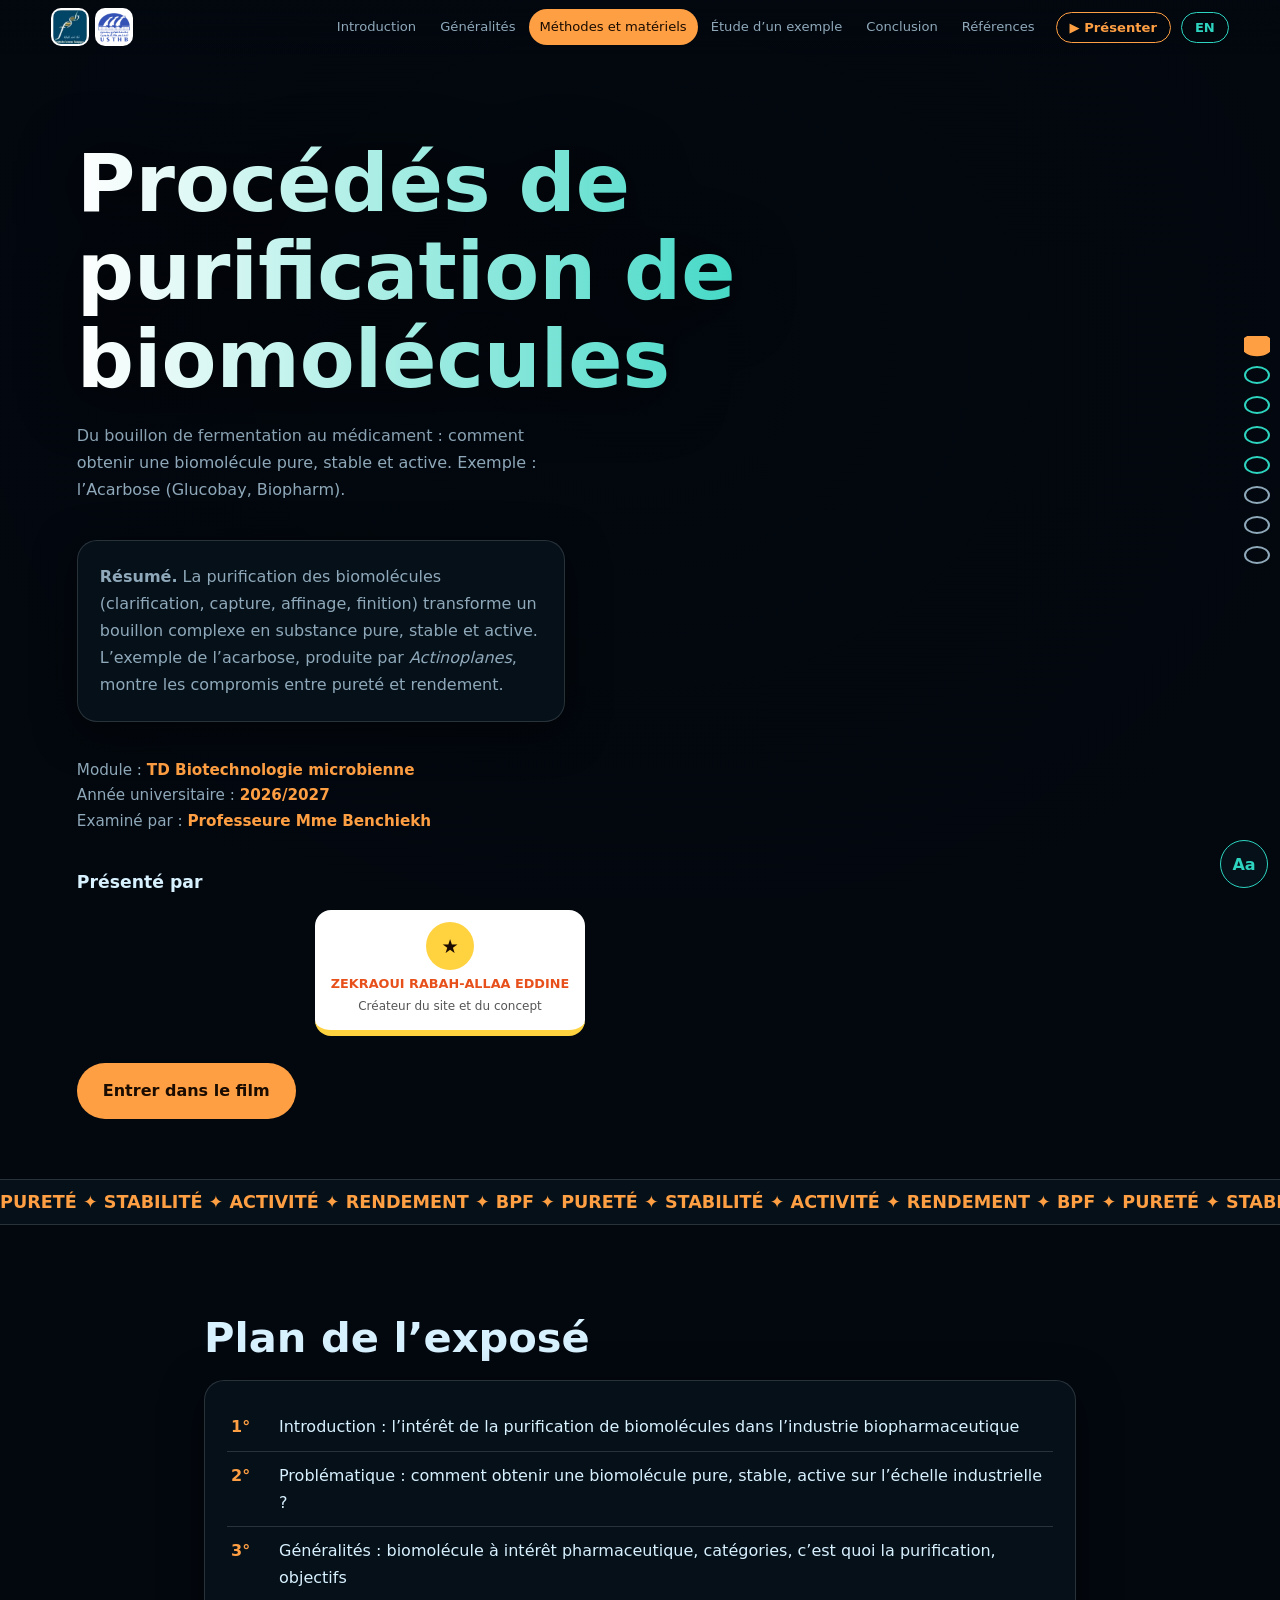
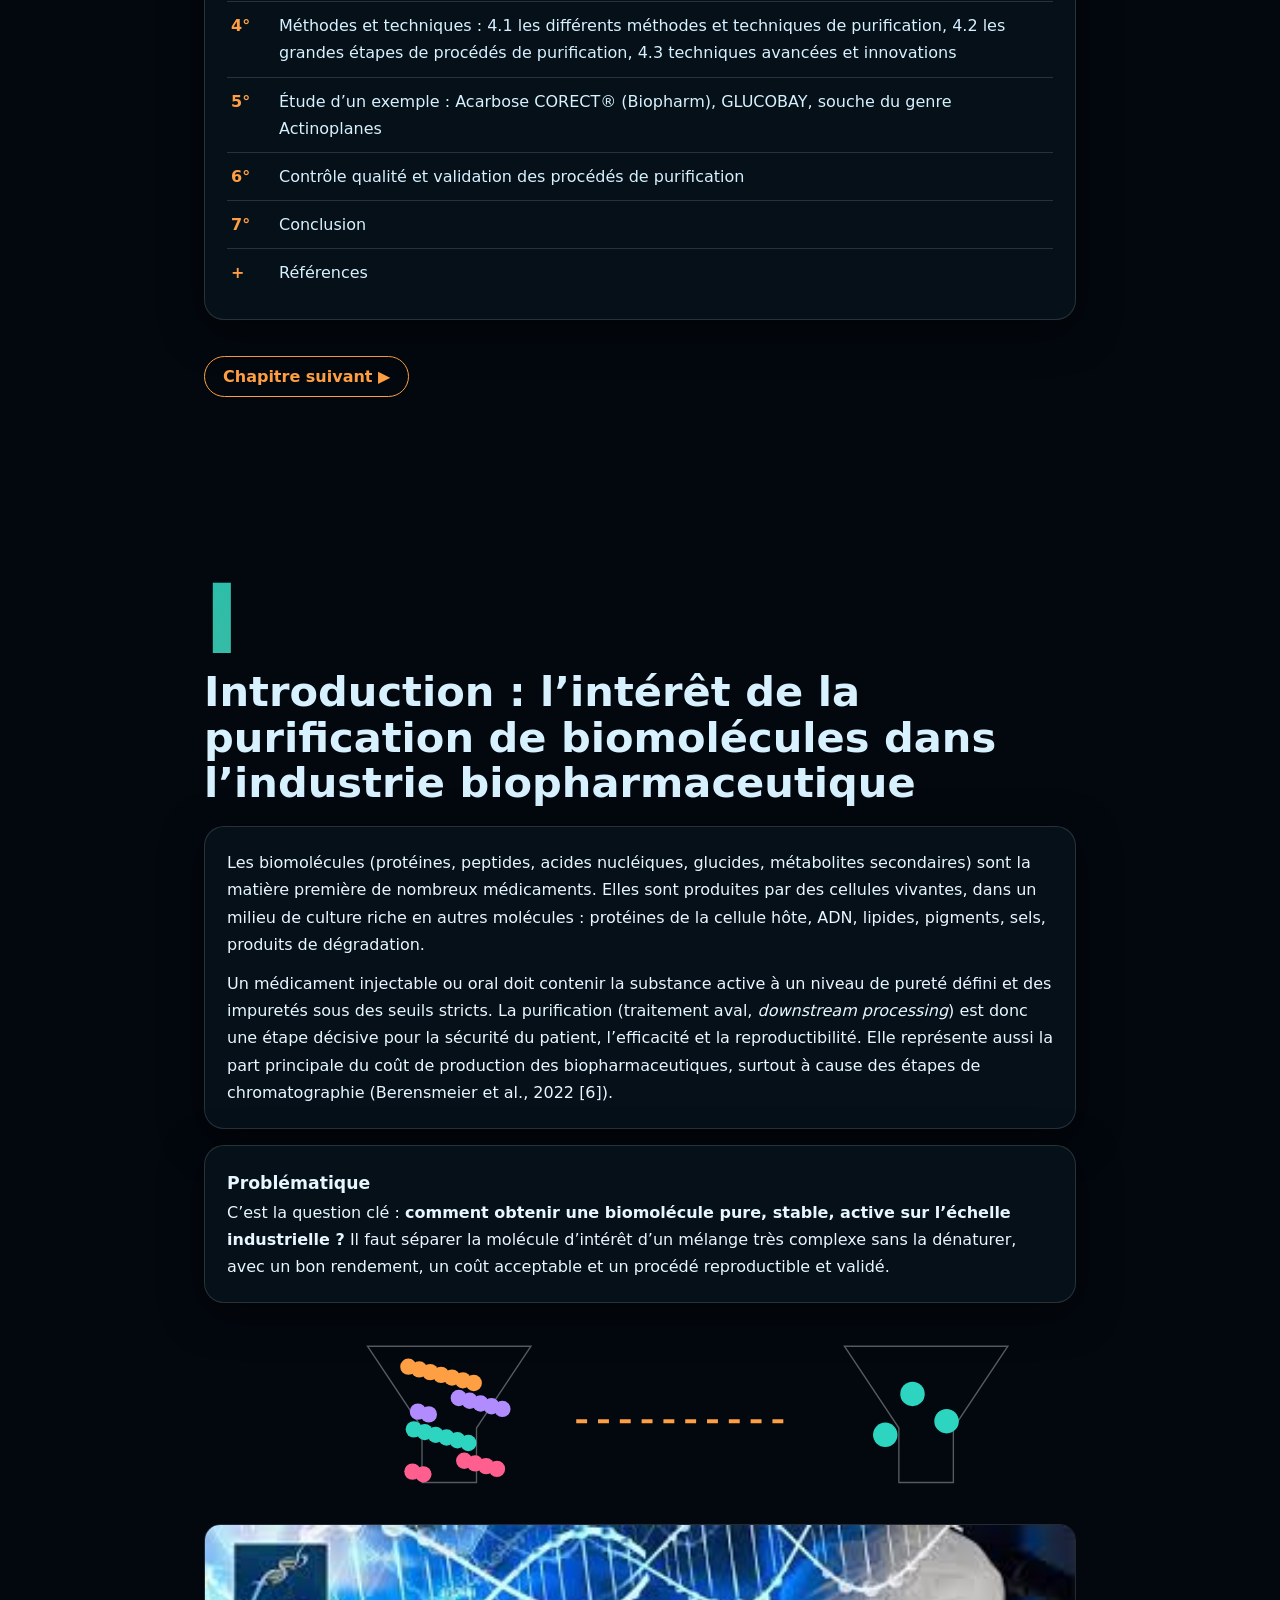
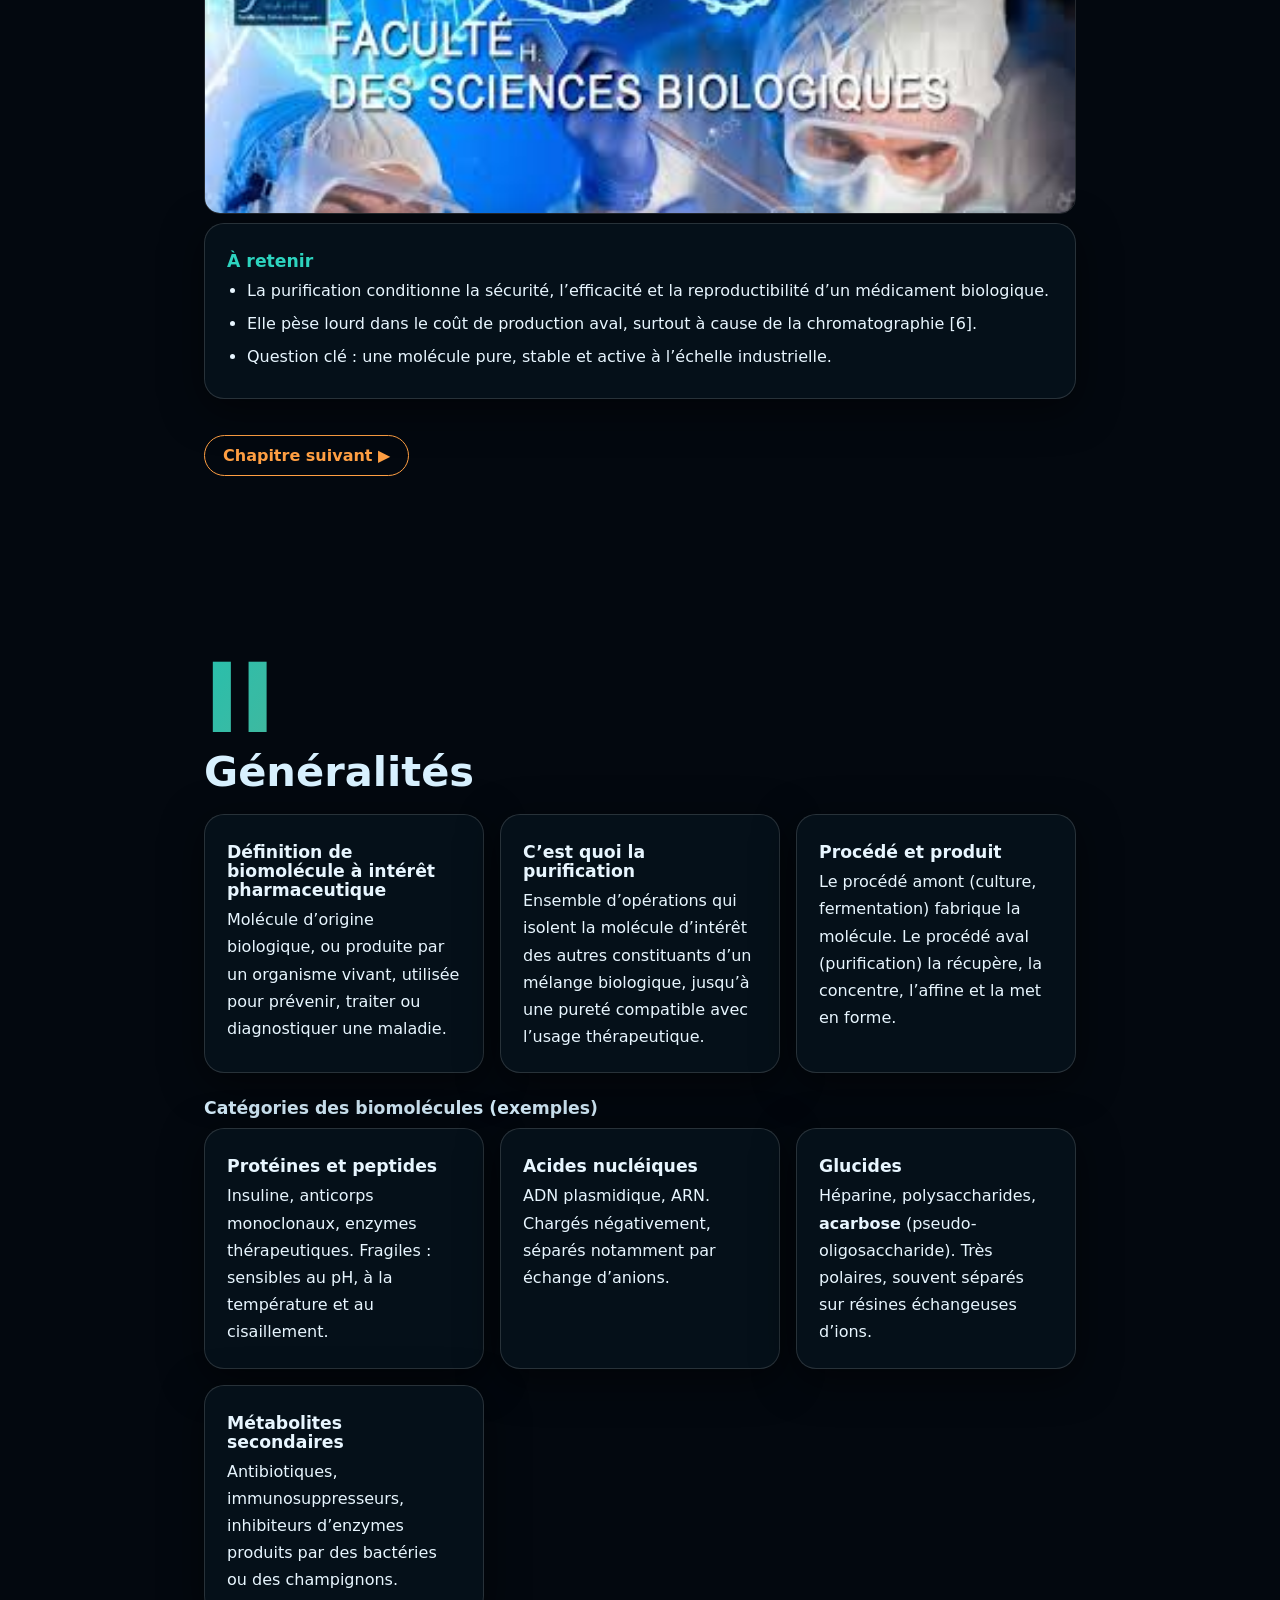
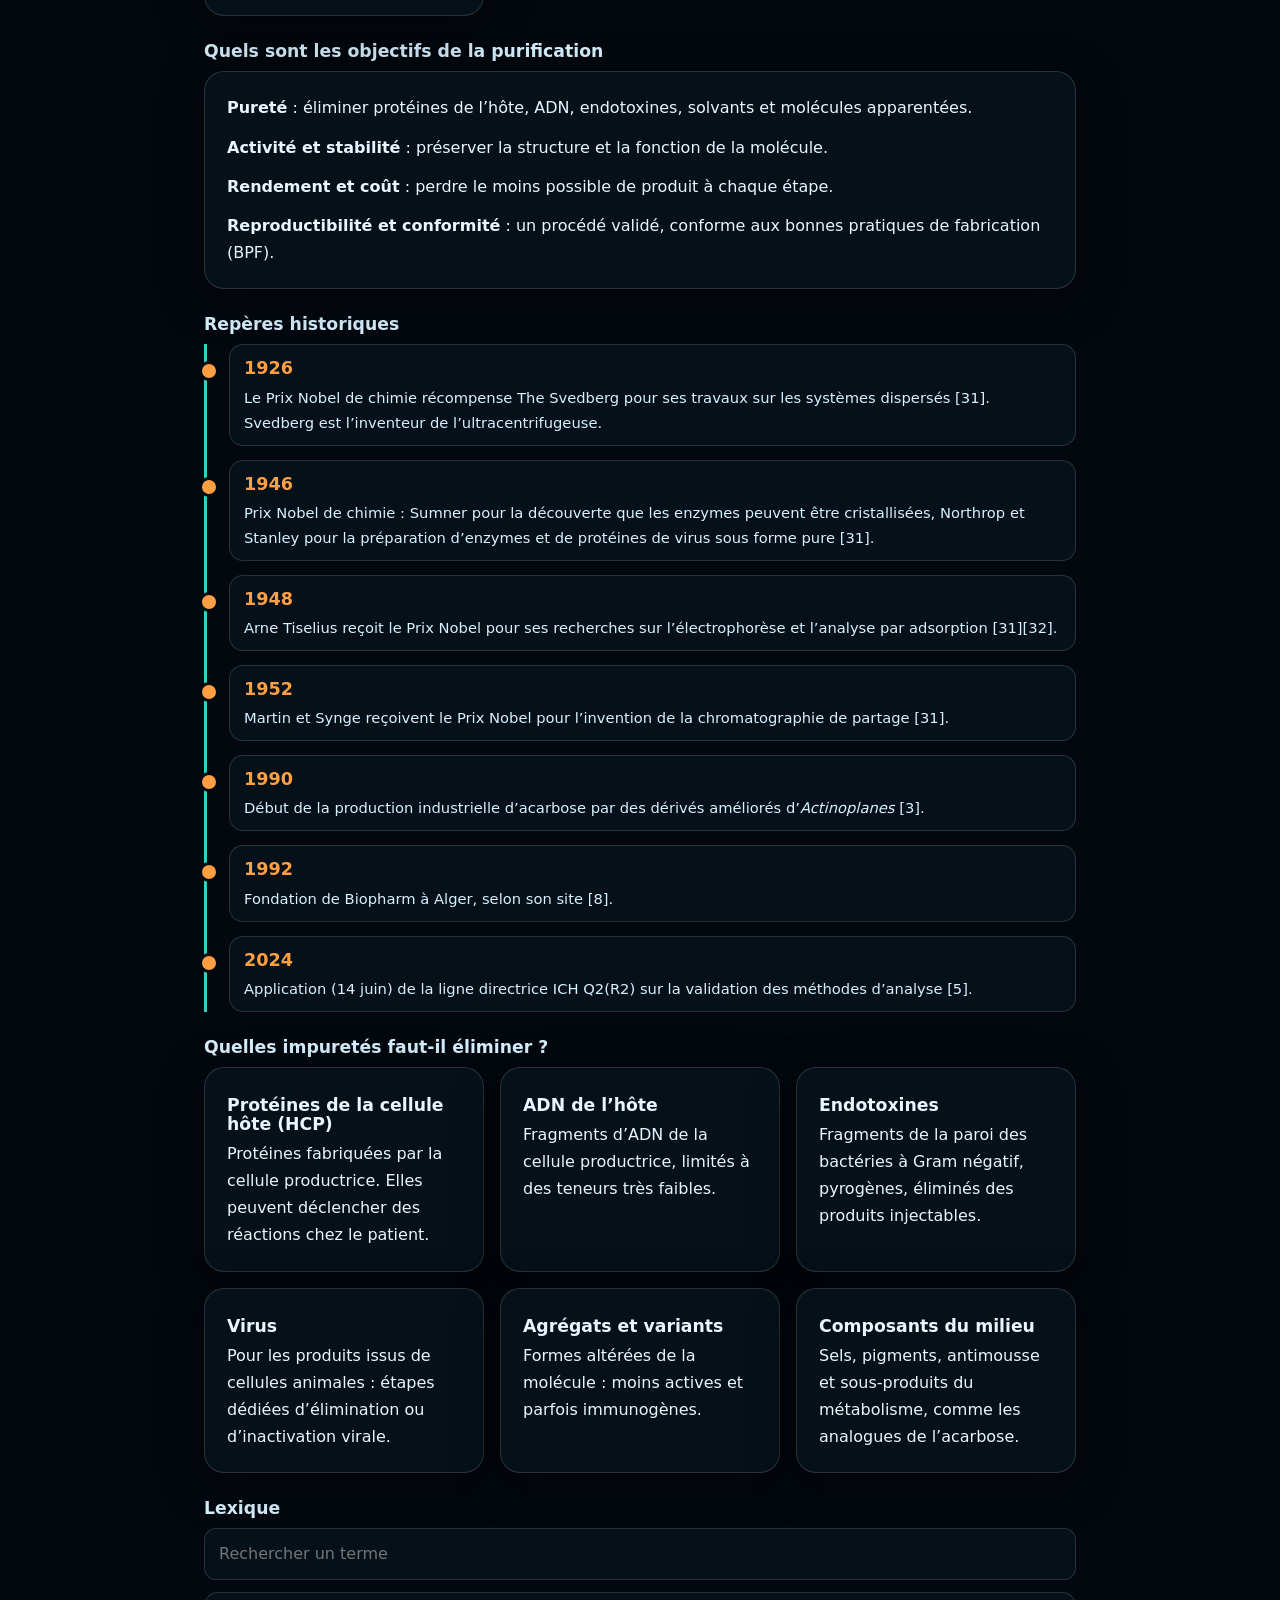
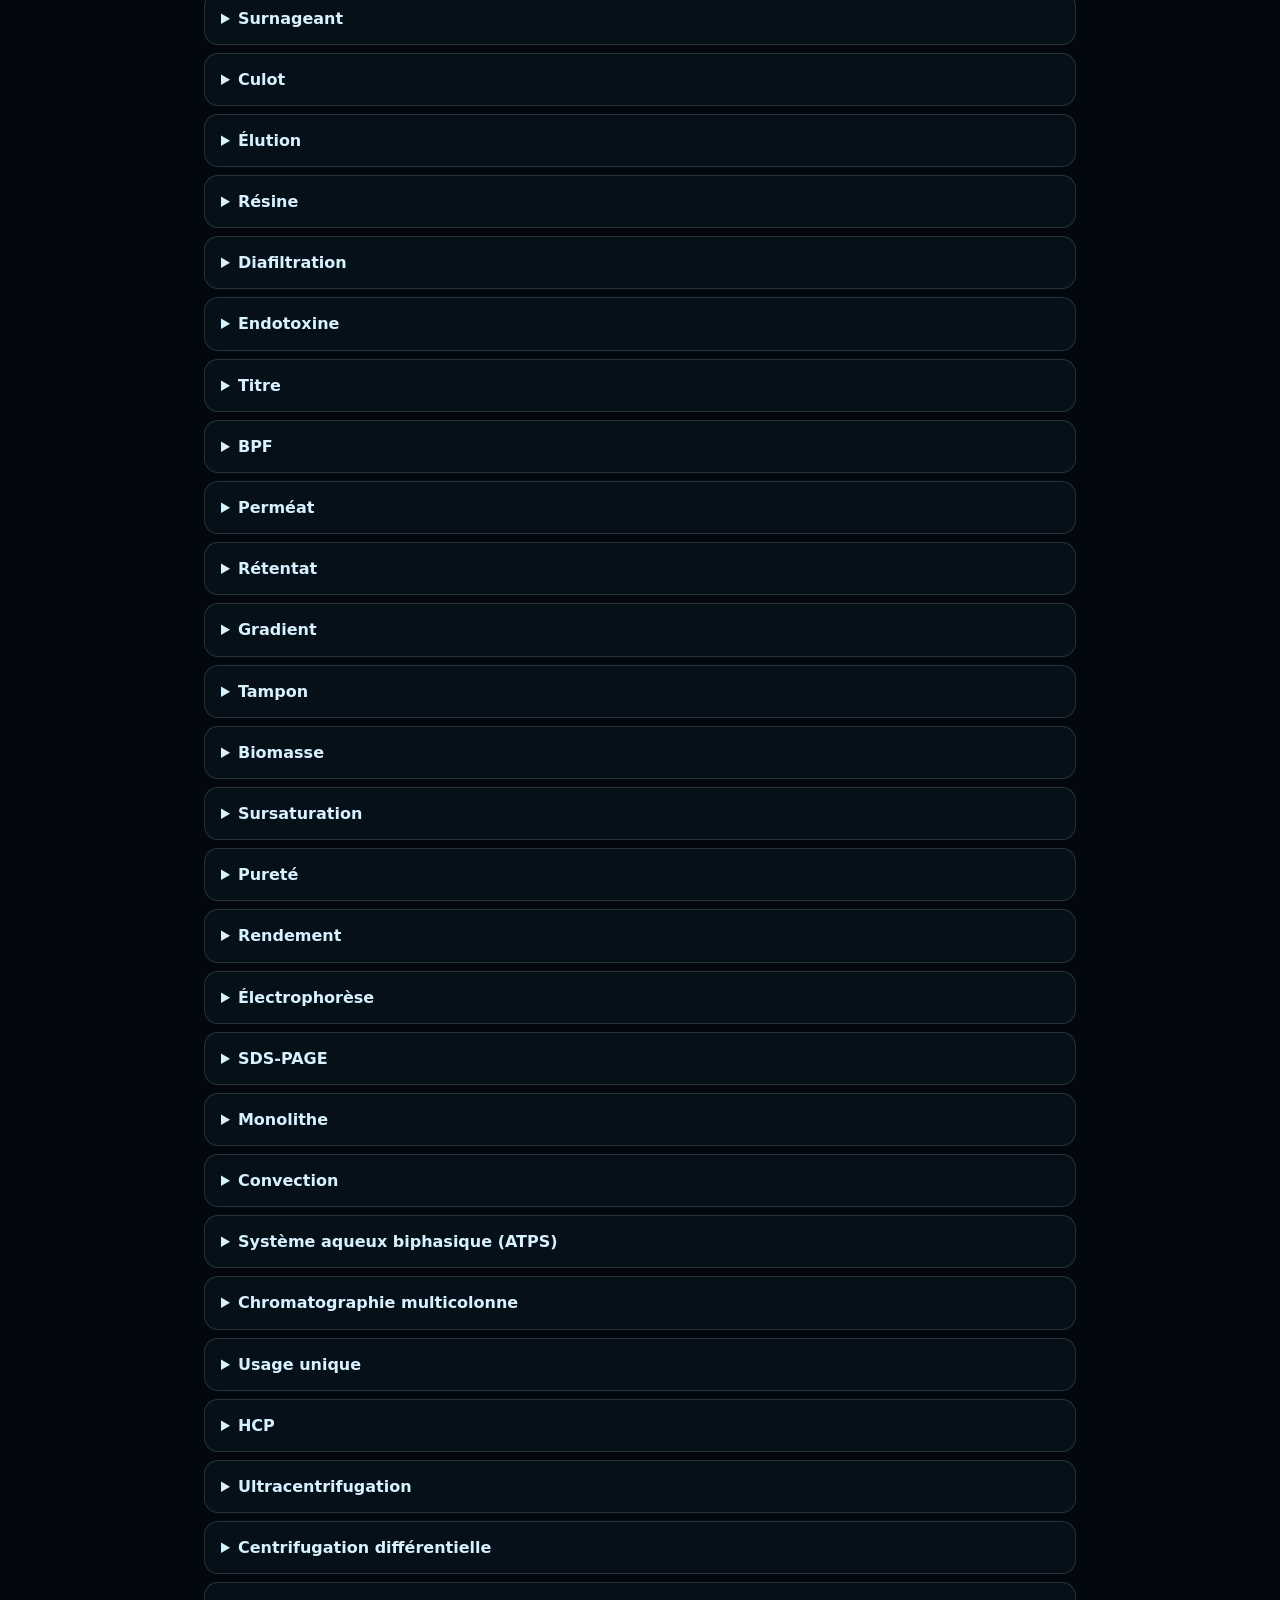
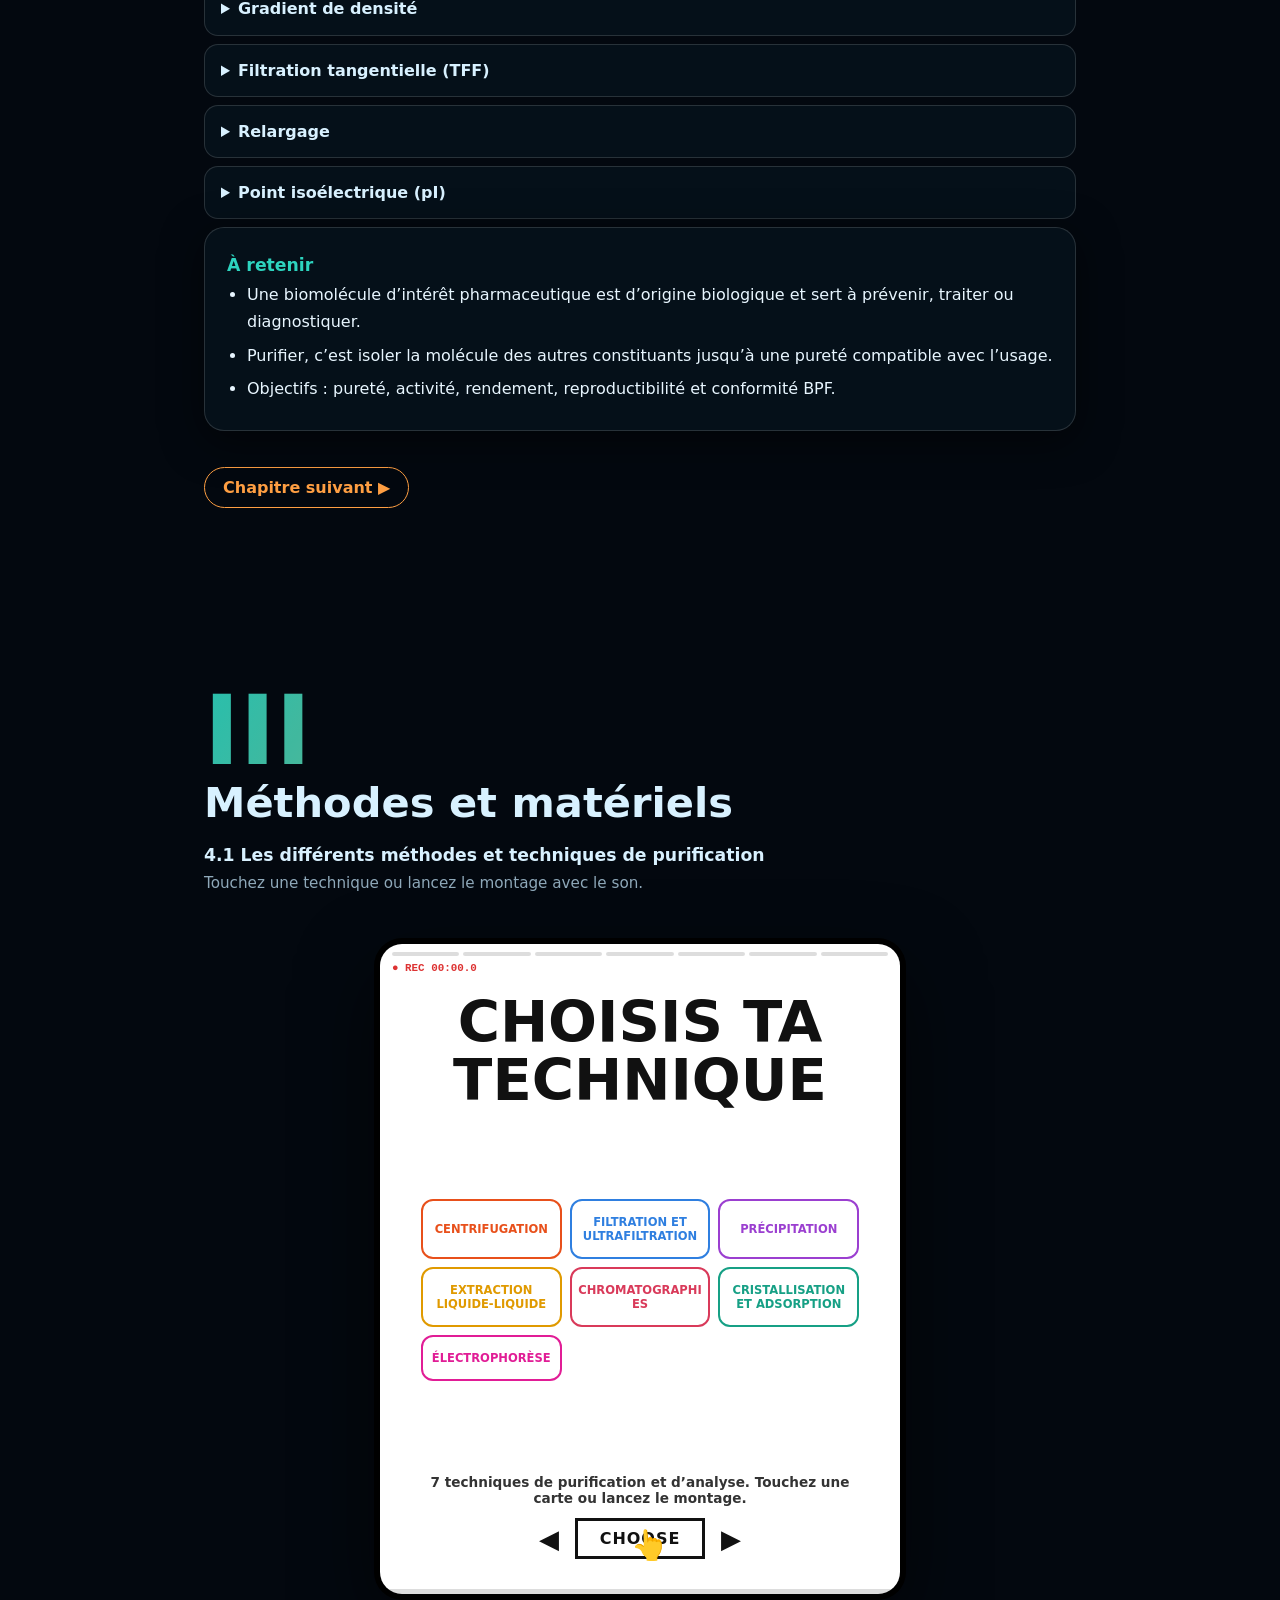
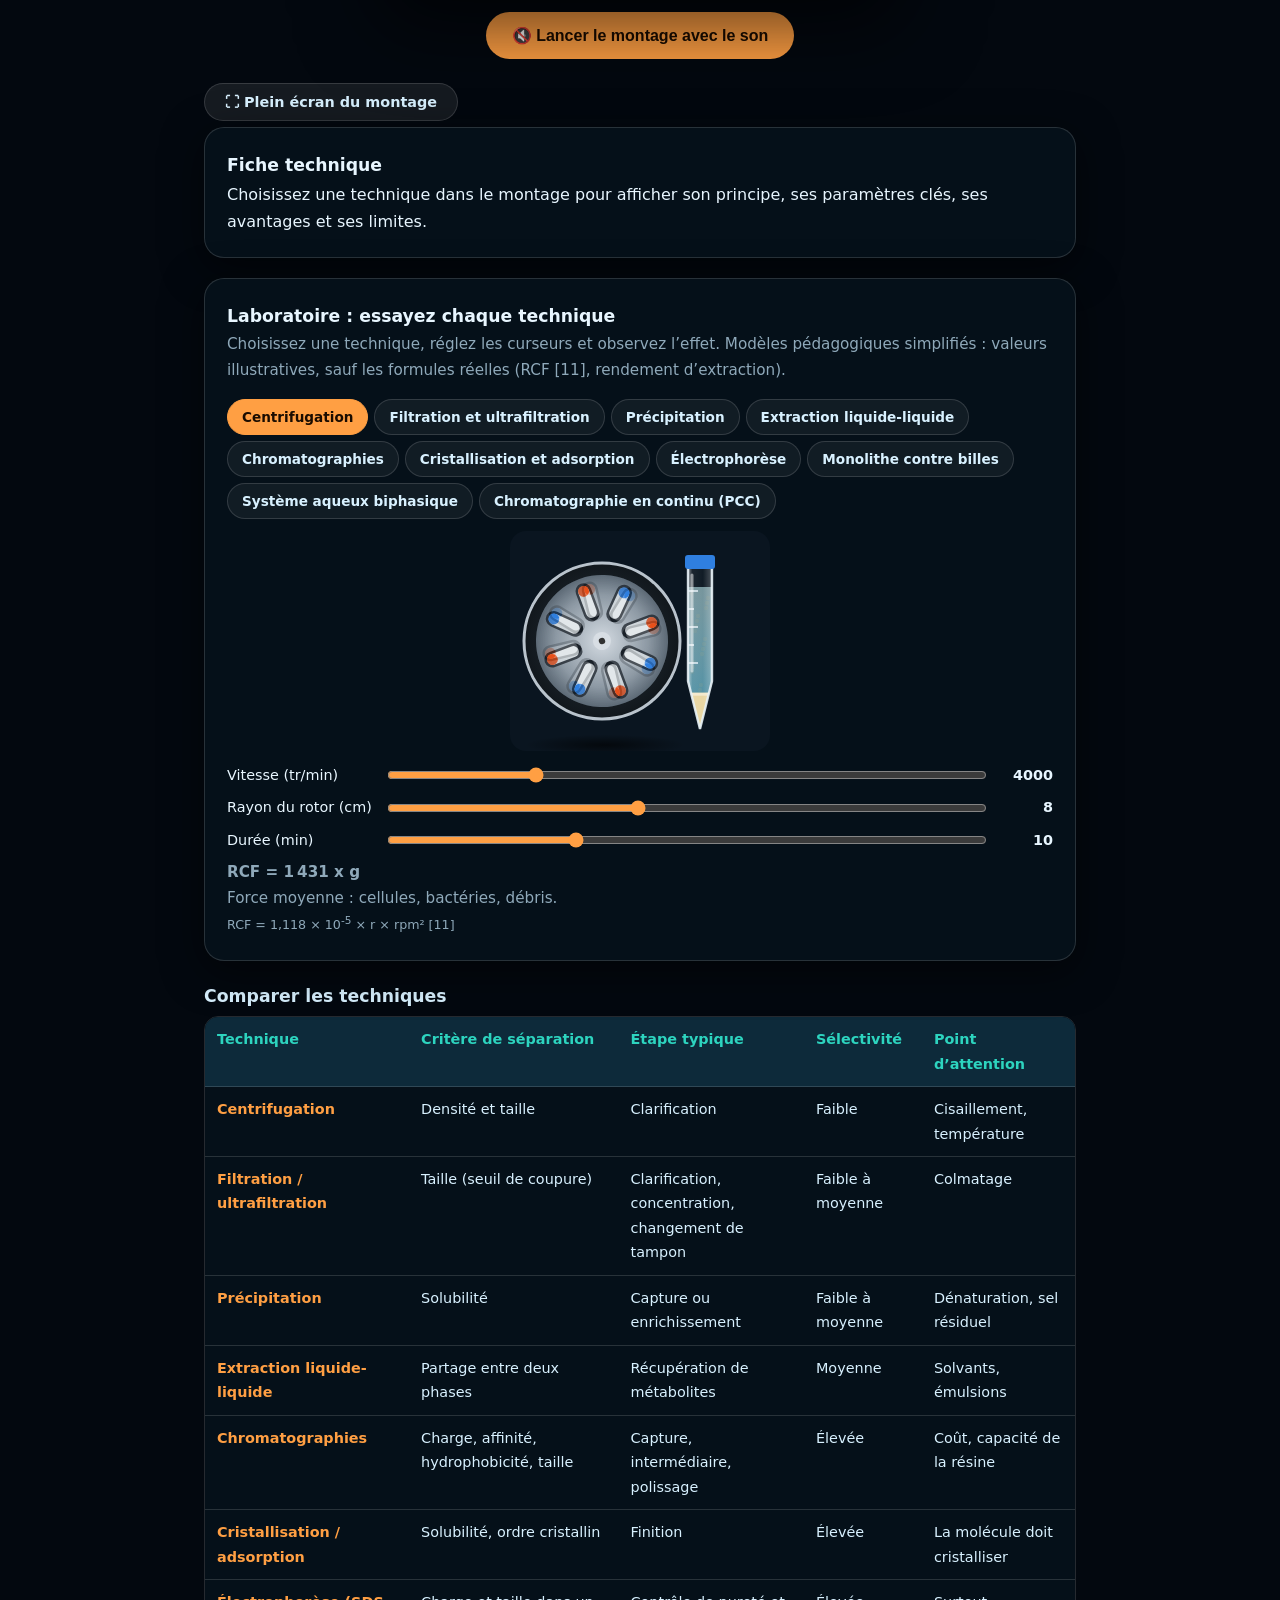
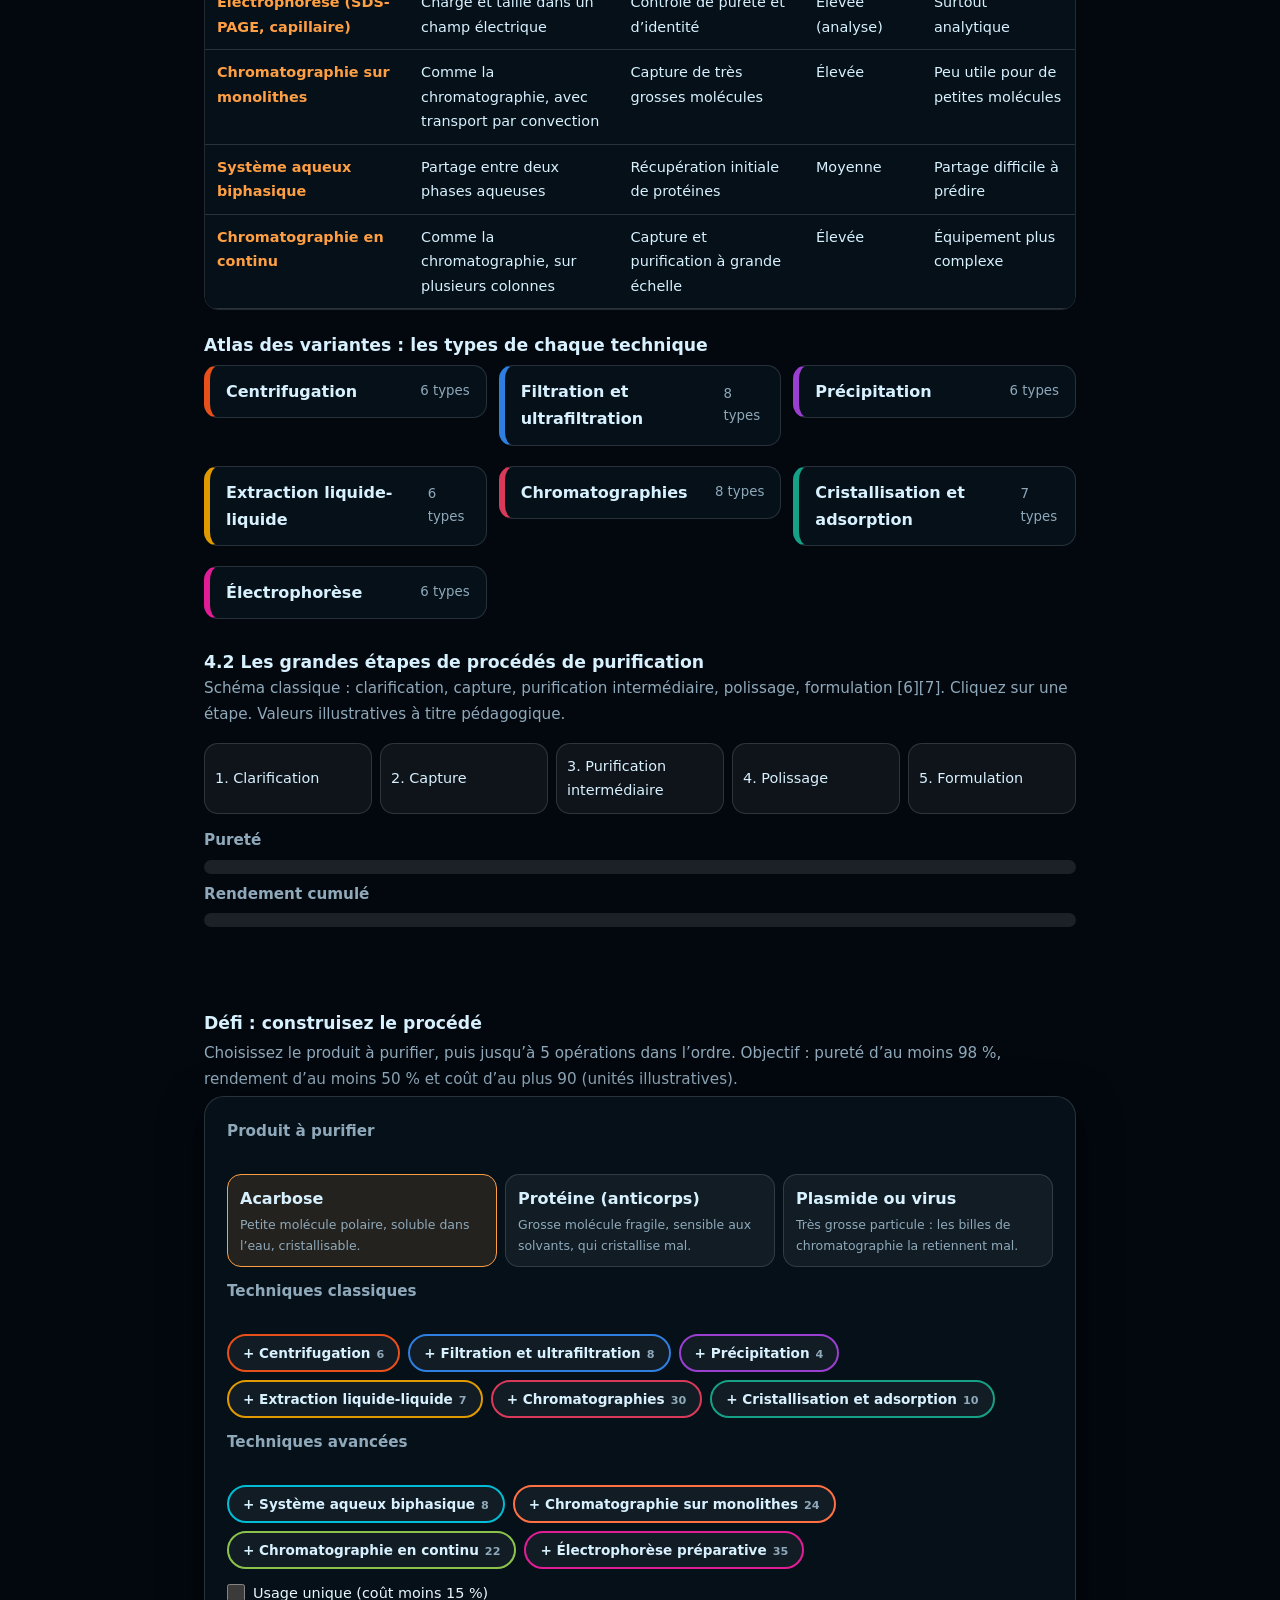
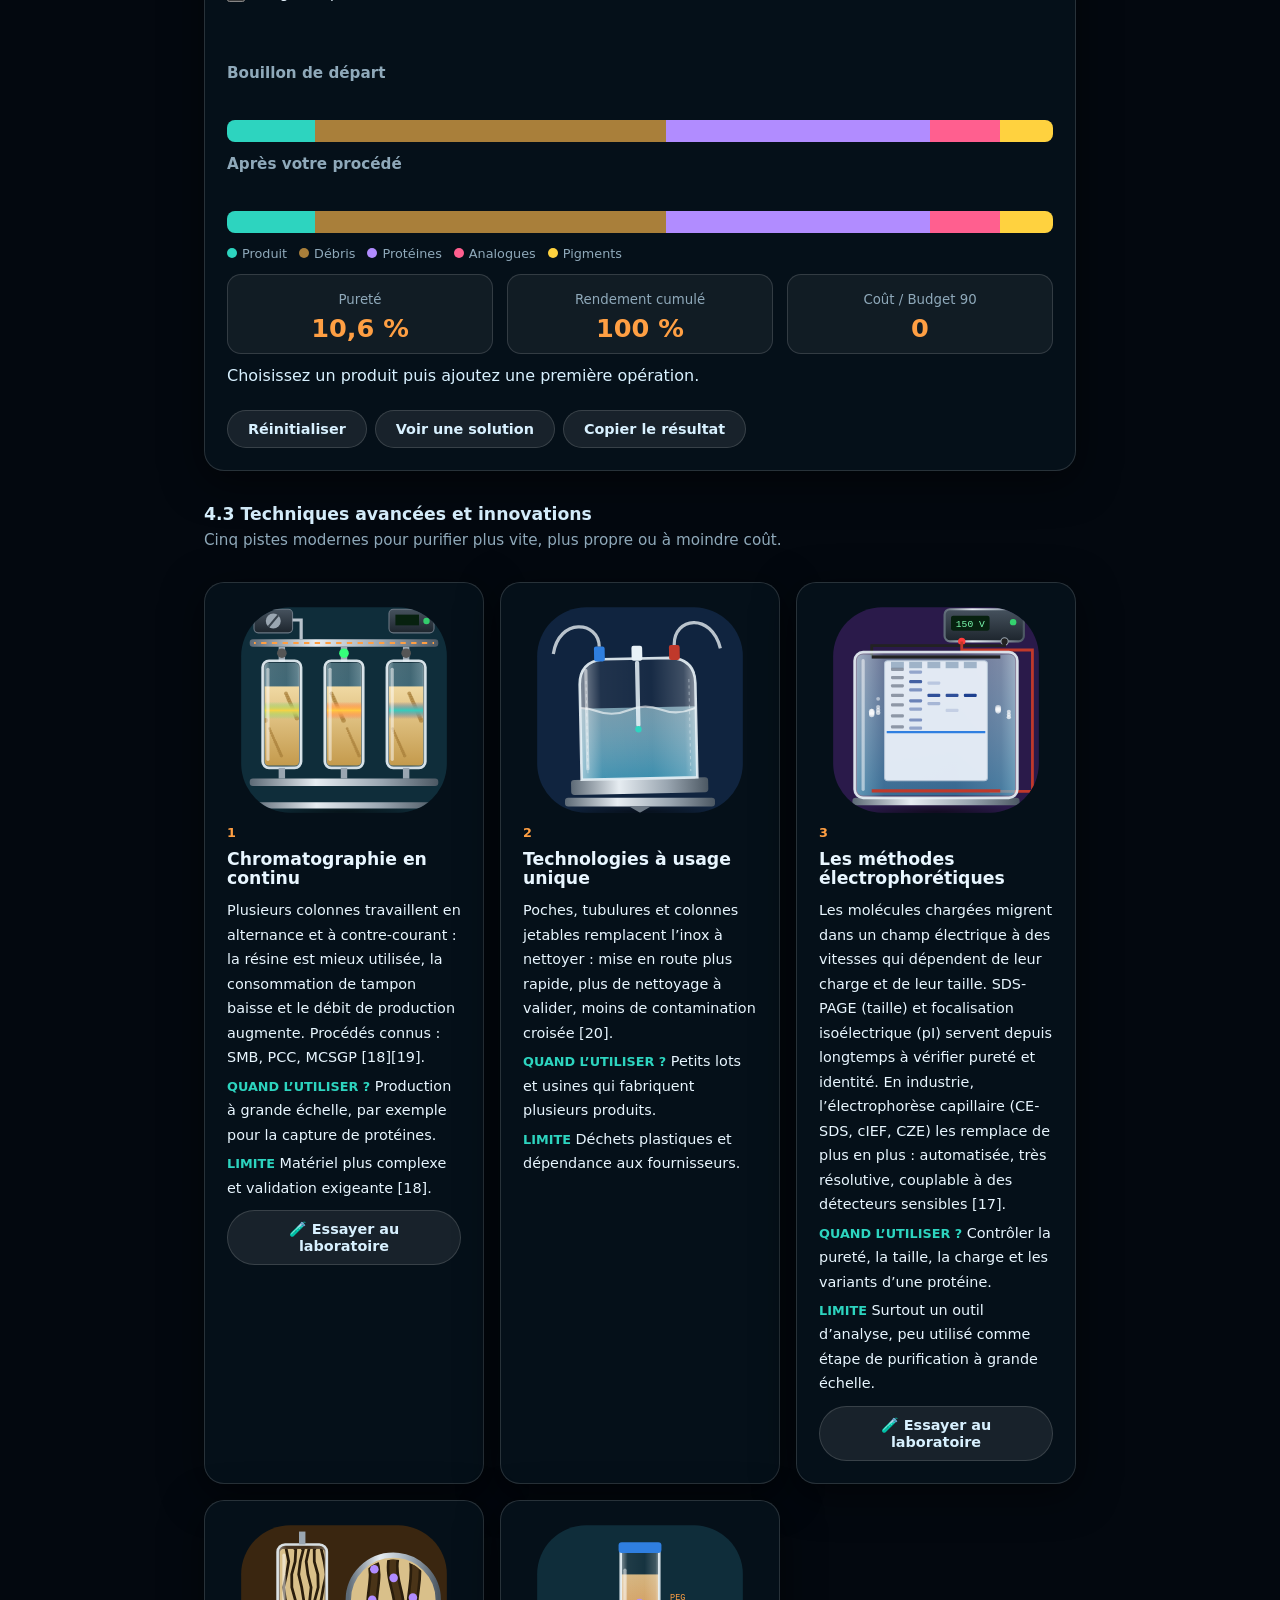
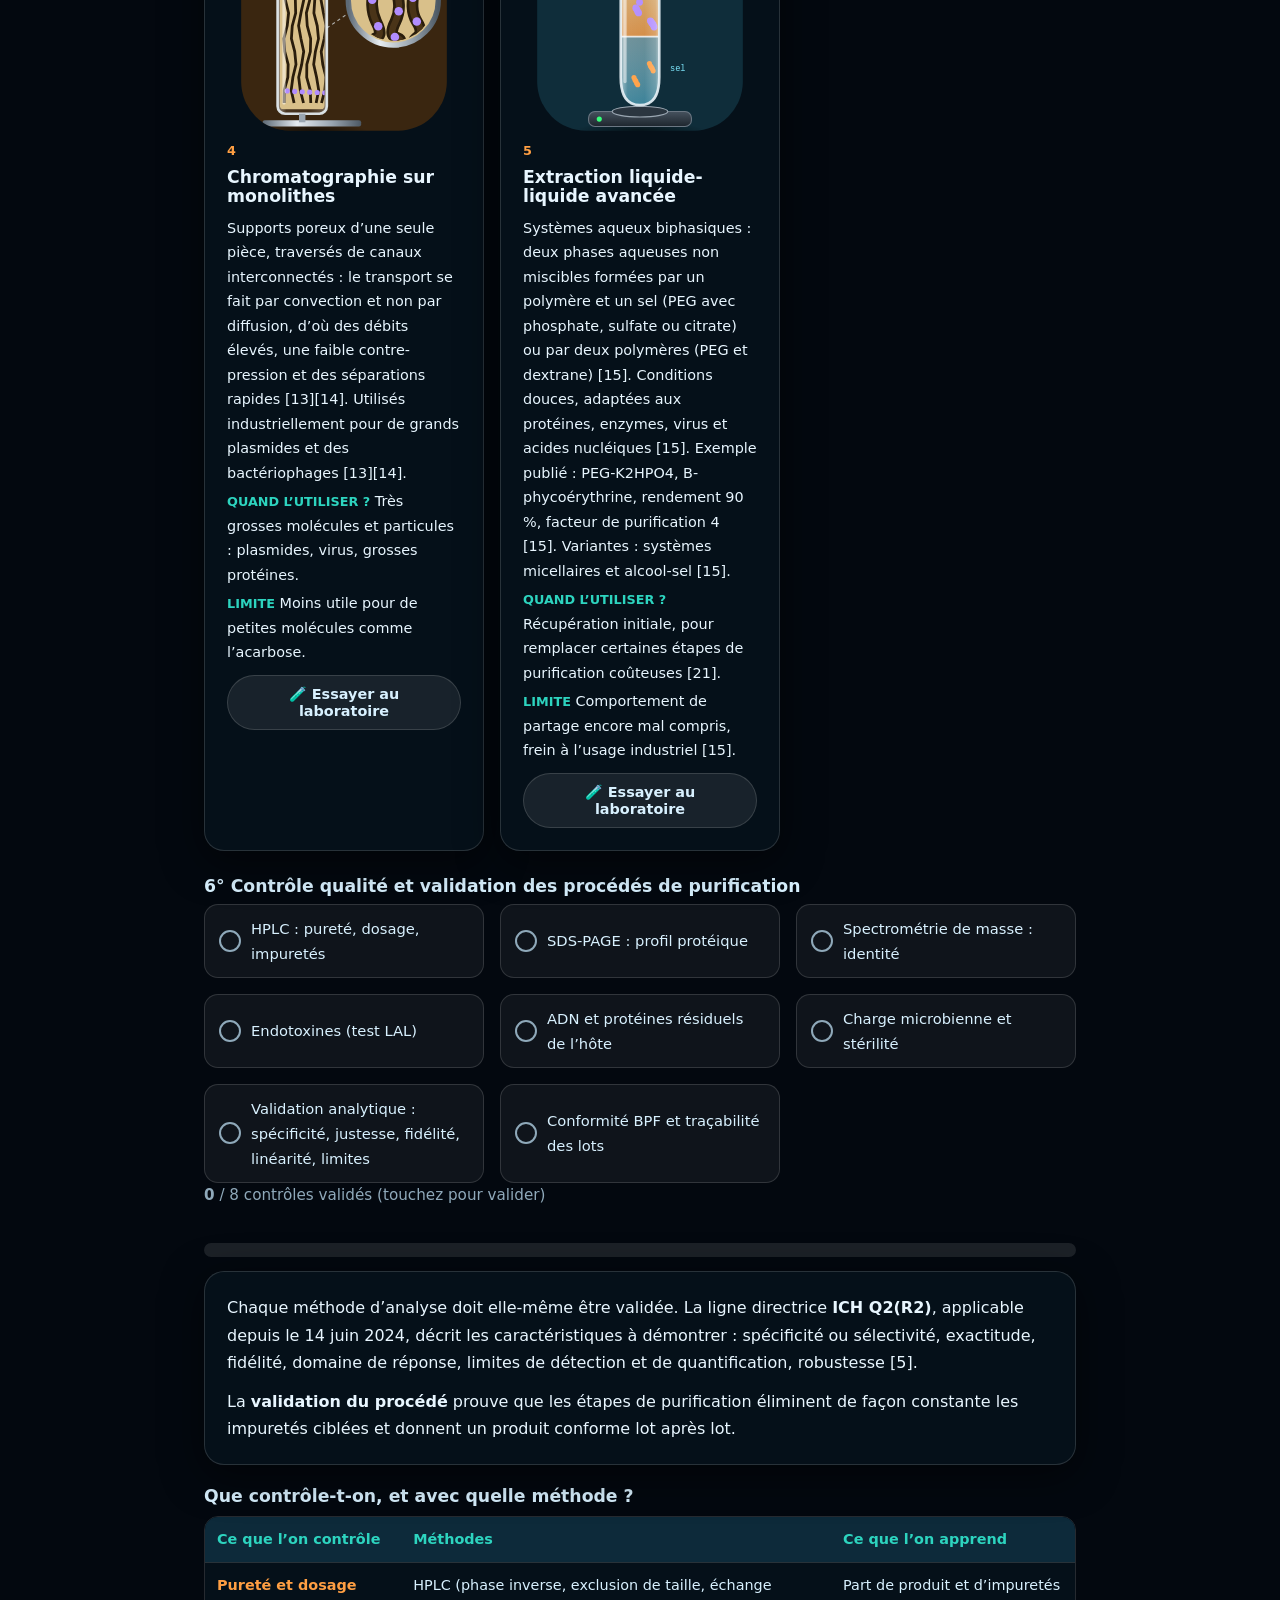
==== commit 5b32a9b5: "Remove source-code comments" ====
--- a/index.html
+++ b/index.html
@@ -1,13 +1,13 @@
 <!DOCTYPE html>
-<!--
-  =====================================================================
-  PROCEDES DE PURIFICATION DE BIOMOLECULES : INTERACTIVE EXPOSE SITE
-  FILES:  index.html (structure)  |  css/theme.css (colors, fonts)  |  css/style.css (layout)
-          js/content.js (ALL TEXTS fr/en + references)  |  js/config.js (team, colors)  |  js/scenes.js (animated drawings)
-          js/labs.js (laboratory)  |  js/edit.js (methods edit + sound)  |  js/ui.js (presenter, tools, easter egg)
-          js/main.js (engine)  |  js/helix.js (3D background)  |  assets/ (images, sound)
-  =====================================================================
--->
+    
+                                                                       
+                                                                    
+                                                                                             
+                                                                                                                           
+                                                                                                                   
+                                                                                         
+                                                                       
+   
 
 <html lang="fr">
 <head>
@@ -23,7 +23,7 @@
 <meta name="format-detection" content="telephone=no">
 <link rel="canonical" href="https://intj-boy.github.io/purification-biomolecules/">
 <link rel="alternate" hreflang="x-default" href="https://intj-boy.github.io/purification-biomolecules/">
-<!-- Icons -->
+              
 <link rel="icon" href="favicon.ico" sizes="any">
 <link rel="icon" type="image/png" sizes="32x32" href="assets/icons/icon-32.png">
 <link rel="icon" type="image/png" sizes="16x16" href="assets/icons/icon-16.png">
@@ -32,7 +32,7 @@
 <meta name="msapplication-TileColor" content="#0b2b3a">
 <meta name="msapplication-TileImage" content="assets/icons/icon-150.png">
 <meta name="msapplication-config" content="browserconfig.xml">
-<!-- Open Graph: Facebook, LinkedIn, WhatsApp, Telegram, Messenger, Pinterest, Slack, Discord -->
+                                                                                                 
 <meta property="og:type" content="website">
 <meta property="og:site_name" content="Procédés de purification de biomolécules">
 <meta property="og:title" content="Procédés de purification de biomolécules | Exposé interactif">
@@ -46,18 +46,18 @@
 <meta property="og:image:alt" content="Procédés de purification de biomolécules : matériel de laboratoire illustré et titre de l’exposé">
 <meta property="og:locale" content="fr_FR">
 <meta property="og:locale:alternate" content="en_US">
-<!-- Facebook (optional): <meta property="fb:app_id" content="YOUR_APP_ID"> -->
-<!-- Twitter / X -->
+                                                                               
+                    
 <meta name="twitter:card" content="summary_large_image">
 <meta name="twitter:title" content="Procédés de purification de biomolécules | Exposé interactif">
 <meta name="twitter:description" content="Sept techniques, un laboratoire virtuel, un défi du procédé et l’étude de l’acarbose CORECT® (Biopharm).">
 <meta name="twitter:image" content="https://intj-boy.github.io/purification-biomolecules/assets/social/og-image.png">
 <meta name="twitter:image:alt" content="Procédés de purification de biomolécules : matériel de laboratoire illustré et titre de l’exposé">
-<!-- Twitter / X account (optional): <meta name="twitter:site" content="@votre_compte"> <meta name="twitter:creator" content="@votre_compte"> -->
-<!-- Pinterest -->
+                                                                                                                                                 
+                  
 <meta name="pinterest-rich-pin" content="true">
 <link rel="image_src" href="https://intj-boy.github.io/purification-biomolecules/assets/social/pinterest.png">
-<!-- Structured data (Google) -->
+                                 
 <script type="application/ld+json">{"@context": "https://schema.org", "@graph": [{"@type": "WebSite", "@id": "https://intj-boy.github.io/purification-biomolecules/#website", "url": "https://intj-boy.github.io/purification-biomolecules/", "name": "Procédés de purification de biomolécules", "inLanguage": ["fr", "en"], "author": {"@id": "https://intj-boy.github.io/purification-biomolecules/#author"}}, {"@type": "Person", "@id": "https://intj-boy.github.io/purification-biomolecules/#author", "name": "Zekraoui Rabah-Allaa Eddine", "affiliation": {"@type": "CollegeOrUniversity", "name": "Université des Sciences et de la Technologie Houari Boumediene (USTHB)"}}, {"@type": "LearningResource", "@id": "https://intj-boy.github.io/purification-biomolecules/#resource", "name": "Procédés de purification de biomolécules", "description": "Exposé interactif sur la purification des biomolécules : sept techniques, laboratoire virtuel, défi du procédé et étude de l’acarbose CORECT® (Biopharm).", "url": "https://intj-boy.github.io/purification-biomolecules/", "inLanguage": ["fr", "en"], "learningResourceType": "Exposé interactif", "educationalLevel": "Université", "about": ["Purification des biomolécules", "Chromatographie", "Acarbose"], "author": {"@id": "https://intj-boy.github.io/purification-biomolecules/#author"}, "copyrightHolder": {"@id": "https://intj-boy.github.io/purification-biomolecules/#author"}, "copyrightYear": 2026, "image": "https://intj-boy.github.io/purification-biomolecules/assets/social/og-image.png", "isPartOf": {"@id": "https://intj-boy.github.io/purification-biomolecules/#website"}}]}</script>
 <link rel="stylesheet" href="css/theme.css">
 <link rel="stylesheet" href="css/style.css">
@@ -75,14 +75,14 @@
 </header>
 
 <main>
-<!-- HERO: title, abstract, module, academic year, examiner, team. --->
+                                                                       
 <section id="hero"><h1 data-t="title"></h1><p data-t="sub"></p><p class="gl" data-t="abs"></p>
   <p class="exam"><span data-t="mod"></span> : <b data-t="modv"></b><br><span data-t="yr"></span> : <b data-t="yrv"></b><br><span data-t="exam"></span> : <b data-t="examn"></b></p>
   <h3 style="margin-top:20px" data-t="team"></h3><div class="team" id="team"></div><br><a class="btn" href="#intro" data-t="start"></a></section>
 <div class="tick" aria-hidden="true"><div></div></div>
 <section class="sc rv" id="plan"><h2 data-t="plan_t"></h2><div class="gl" id="plan_l"></div></section>
 
-<!-- I. INTRODUCTION (PROBLEMATIQUE) -->
+                                        
 <section class="sc rv" id="intro"><div class="chap">I</div><h2 data-t="n1"></h2>
   <div class="gl" data-t="i_p"></div>
   <div class="card"><h3 data-t="i_qt"></h3><p data-t="i_q"></p></div>
@@ -91,7 +91,7 @@
   <div class="gl kt" data-kt="0"></div>
 </section>
 
-<!-- II. GENERALITES -->
+                        
 <section class="sc rv" id="gen"><div class="chap">II</div><h2 data-t="n2"></h2>
   <div class="grid" data-cards="g_d"></div>
   <h3 style="margin:26px 0 10px" data-t="g_ct"></h3><div class="grid" data-cards="g_c"></div>
@@ -102,7 +102,7 @@
   <div class="gl kt" data-kt="1"></div>
 </section>
 
-<!-- III. METHODES ET MATERIELS -->
+                                   
 <section class="sc rv" id="met"><div class="chap">III</div><h2 data-t="n3"></h2>
   <h3 data-t="m1"></h3><p class="out" data-t="m1p"></p>
   <div id="estage"><div class="edit" id="edit" tabindex="0" aria-label="Methods edit"><div class="segs" id="segs"></div><div class="ring2"></div><div class="rec" id="rec">&#9679; REC 00:00.0</div><div class="no" id="no"></div><div class="tl"><b id="tlb"></b></div>
@@ -129,7 +129,7 @@
   <div class="gl kt" data-kt="2"></div>
 </section>
 
-<!-- IV. ETUDE D'UN EXEMPLE : ACARBOSE (BIOPHARM) / GLUCOBAY / ACTINOPLANES -->
+                                                                               
 <section class="sc rv" id="ex"><div class="chap">IV</div><h2 data-t="n4"></h2>
   <div class="grid" data-cards="e_c"></div>
   <div class="kpis" id="kpis"></div>
@@ -144,7 +144,7 @@
   <div class="gl kt" data-kt="3"></div>
 </section>
 
-<!-- V. CONCLUSION  -->
+                       
 <section class="sc rv" id="con"><div class="chap">V</div><h2 data-t="n5"></h2>
   <div class="gl" data-t="c_p"></div>
   <h3 style="margin:22px 0 8px" data-t="jr_t"></h3><p class="out" data-t="jr_p"></p><div class="card" id="jr"></div>
@@ -152,7 +152,7 @@
   
 </section>
 
-<!-- VI. REFERENCES (all opened and checked, see list) -->
+                                                          
 <section class="sc rv" id="ref"><div class="chap">VI</div><h2 data-t="n6"></h2>
   <h3 id="dlh" style="margin:6px 0 6px" data-t="dl_t"></h3><p class="out" data-t="dl_p"></p><div class="grid" id="dl"></div><p class="out" data-t="dl_note" style="margin-top:8px"></p>
   <ol class="refs gl" id="refs"></ol>
@@ -168,7 +168,7 @@
 <nav id="sdots" aria-label="Sections"></nav>
 <div id="tools"><div id="tp"><button id="tdn">A-</button><button id="tup">A+</button><button id="lt">&#9889; Lite</button><button id="tprt">&#128424; PDF</button><button id="thc">&#9681; Contrast</button><button id="tdy">Ab Dyslexia</button><button id="tsr">&#128269; Search</button><button id="thp">? Help</button><button id="tsh">&#8599; Link</button><button id="trf">&#128203; Refs</button></div><button id="tb" aria-label="Tools">Aa</button></div>
 <noscript><p style="padding:30px;color:#fff;background:#03080f">Please enable JavaScript to view this presentation. / Activez JavaScript pour afficher cette présentation.</p></noscript>
-<!-- Site scripts. ORDER MATTERS: do not reorder -->
+                                                    
 <script src="js/core.js"></script>
 <script src="js/content.js"></script>
 <script src="js/config.js"></script>
--- a/css/theme.css
+++ b/css/theme.css
@@ -1,7 +1,7 @@
-/* =====================================================================
-   THEME.CSS : COLORS AND FONTS. Change the look of the whole site here.
-   --bg page background | --ice main text | --mute secondary text | --teal / --amber accent colors
-   --glass panel background | --line borders | --d title font | --b body font
-   ===================================================================== */
+                                                                        
+                                                                        
+                                                                                                  
+                                                                             
+                                                                           
 :root{color-scheme:dark;--bg:#03080f;--ice:#d8f1ff;--mute:#8fa9ba;--teal:#2dd4bf;--amber:#ff9f43;--glass:#08141fcc;--line:#ffffff24;
 --d:'Bricolage Grotesque','Trebuchet MS','Segoe UI',system-ui,-apple-system,Roboto,sans-serif;--b:'Instrument Sans','Segoe UI',system-ui,-apple-system,Roboto,Arial,sans-serif;box-sizing:border-box;padding-top:env(safe-area-inset-top,0px);padding-bottom:env(safe-area-inset-bottom,0px)}
--- a/css/style.css
+++ b/css/style.css
@@ -1,14 +1,14 @@
-/* =====================================================================
-   STYLE.CSS : layout and components. Colors and fonts are in theme.css.
-   1 header | 2 page layout and cards | 3 readability and ticker | 4 methods edit stage and team
-   5 lab and technical sheet | 6 tools, presenter bar, light mode, mobile, print | 7 plan, table, key figures | 8 easter egg
-   9 process challenge, journey of the molecule, help window, side dots, glossary search
-   11 advanced techniques cards, product sheet table, types chips and atlas of variants
-   12 pseudo-fullscreen of the edit, search palette, lab tab feedback
-   13 process challenge (products, budget, stars), visited chapter dots
-   14 history timeline, quality by design, QR code card, presentation timer
-   10 aurora background, card glow, title animation, acarbose mechanism, fullscreen, laser, accessibility, resume toast
-   ===================================================================== */
+                                                                        
+                                                                        
+                                                                                                
+                                                                                                                            
+                                                                                        
+                                                                                       
+                                                                     
+                                                                       
+                                                                           
+                                                                                                                       
+                                                                           
 *{box-sizing:border-box;margin:0}html{scroll-behavior:smooth;scroll-padding-top:90px}
 body{background:var(--bg);color:var(--ice);font-family:var(--b);line-height:1.7;overflow-x:hidden}
 h1,h2,h3{font-family:var(--d);line-height:1.1}
@@ -16,10 +16,10 @@
 main,header,footer{position:relative;z-index:2}
 :focus-visible{outline:3px solid var(--amber);outline-offset:3px}
 a{color:var(--teal)}
-/* ---- letterbox bars of the opening ---- */
+                                             
 .bars{position:fixed;left:0;right:0;height:0;background:#000;z-index:80;transition:height 1.6s}.bars.t{top:0}.bars.b{bottom:0}
 body.go .bars{height:0}body:not(.go) .bars{height:6vh}
-/* ===== 1. HEADER (logos, menu, language, progress bar) ===== */
+                                                                 
 header{position:fixed;inset:0 0 auto 0;z-index:60;display:flex;gap:10px;align-items:center;padding:calc(8px + env(safe-area-inset-top,0px)) 4vw 8px;background:linear-gradient(#03080fee,#03080f00)}
 .logos{display:flex;gap:6px}.logos img{height:38px;width:38px;object-fit:contain;background:#fff;border-radius:10px;padding:2px}
 nav{margin-left:auto;display:flex;gap:2px;overflow-x:auto;scrollbar-width:none}
@@ -28,7 +28,7 @@
 #lang{background:none;border:1px solid var(--teal);color:var(--teal);border-radius:99px;padding:7px 13px;font:600 .82rem var(--b);cursor:pointer}
 #bar{position:fixed;top:0;left:0;height:3px;width:0;z-index:70;background:linear-gradient(90deg,var(--teal),var(--amber))}
 @media(max-width:820px){header{flex-wrap:wrap}nav{order:3;width:100%;margin:0}}
-/* ===== 2. PAGE LAYOUT: hero, chapters, cards, media slots, steppers ===== */
+                                                                              
 #hero{min-height:100svh;display:flex;flex-direction:column;justify-content:center;padding:140px 6vw 60px;max-width:900px}
 #hero h1{font-size:clamp(2.2rem,7vw,5rem);text-shadow:0 8px 40px #000}
 #hero p{max-width:48ch;margin:18px 0;color:var(--mute)}
@@ -42,20 +42,20 @@
 .gl p+p{margin-top:12px}
 .grid{display:grid;grid-template-columns:repeat(auto-fit,minmax(230px,1fr));gap:16px}.grid .card{margin:0;transition:transform .2s,box-shadow .3s}.grid .card:hover{box-shadow:0 18px 50px #2dd4bf33}
 .warn{border-left:4px solid var(--amber);padding-left:14px;color:var(--amber);font-size:.92rem;margin:12px 0}
-/* media slots */
+                 
 .slot{display:block;position:relative;min-height:200px;border:2px dashed var(--teal);border-radius:20px;overflow:hidden;cursor:pointer;background:#2dd4bf0d;margin:16px 0;transform:perspective(900px) rotateY(-4deg);transition:.5s}
 .slot:hover{transform:none}.slot input{position:absolute;opacity:0;inset:0;cursor:pointer}
 .slot .ph{display:grid;place-items:center;min-height:200px;padding:20px;text-align:center;color:var(--teal)}
 .slot img,.slot video{width:100%;display:block}
 .vids{display:flex;gap:10px;flex-wrap:wrap;margin:10px 0}.vids a{border:1px solid var(--amber);color:var(--amber);padding:9px 16px;border-radius:99px;text-decoration:none;font-size:.9rem}.vids a:hover{background:var(--amber);color:#1a0c00}
 svg.ill{width:100%;height:auto;display:block}
-/* carousel */
+              
 .car{height:250px;perspective:1100px;margin:14px 0}.ring{position:relative;width:200px;height:230px;margin:0 auto;transform-style:preserve-3d;transition:transform .9s cubic-bezier(.2,.8,.2,1)}
 .slide{position:absolute;inset:0;border-radius:20px;padding:16px;background:linear-gradient(150deg,#0d4a5a,#2b1a4a);border:1px solid #ffffff33;backface-visibility:hidden;font-size:.88rem;overflow:hidden}
 .ctl{display:flex;gap:10px;justify-content:center;margin-bottom:12px}.ctl button,.mini{background:#ffffff14;color:var(--ice);border:1px solid var(--line);border-radius:99px;padding:10px 20px;font:600 .9rem var(--b);cursor:pointer}.ctl button:hover,.mini:hover{background:var(--teal);color:#012}
 .col{display:flex;gap:24px;align-items:flex-end;flex-wrap:wrap}.tube{width:64px;height:230px;border-radius:12px 12px 28px 28px;border:2px solid #ffffff55;position:relative;overflow:hidden;background:#ffffff0d;transform:rotateY(-20deg) rotateX(8deg)}
 .band{position:absolute;left:0;right:0;height:22px;top:8px;transition:top 3.5s cubic-bezier(.4,0,.2,1)}
-/* stepper */
+             
 .steps{display:flex;flex-wrap:wrap;gap:8px;margin:12px 0}.steps button{flex:1 1 130px;text-align:left;border:1px solid var(--line);background:#ffffff0d;color:var(--ice);border-radius:14px;padding:10px;font:inherit;font-size:.9rem;cursor:pointer;transition:.35s}
 .steps button.on{background:var(--teal);color:#012;transform:translateY(-6px);box-shadow:0 12px 28px #2dd4bf55}
 .gauge{height:14px;border-radius:99px;background:#ffffff1a;overflow:hidden;margin:6px 0}.gauge div{height:100%;width:0;transition:width 1s}.g1{background:var(--teal)}.g2{background:var(--amber)}
@@ -66,7 +66,7 @@
 footer{text-align:center;padding:60px 5vw calc(60px + env(safe-area-inset-bottom,0px));color:var(--mute);background:#03080fe6;border-top:1px solid var(--line)}footer .logos{justify-content:center;margin-bottom:12px}
 @media(prefers-reduced-motion:reduce){*{animation:none!important;transition:none!important}.rv{opacity:1;transform:none}}
 
-/* ===== 3. READABILITY OVER THE 3D BACKGROUND, ticker (some old reel rules are harmless leftovers) ===== */
+                                                                                                            
 #gl{opacity:.32;filter:blur(.4px)}
 body::before{content:"";position:fixed;inset:0;z-index:1;pointer-events:none;background:radial-gradient(ellipse at 50% 40%,#03080fcc,#03080ff2 80%)}
 .gl,.card{background:#06111bf5;box-shadow:0 10px 40px #0008;color:#e8f6ff}
@@ -76,7 +76,7 @@
 @keyframes sh{to{background-position:300% 0}}
 .tick{overflow:hidden;white-space:nowrap;border-block:1px solid var(--line);background:#06111bf5;font:800 1.1rem var(--d);color:var(--amber);padding:12px 0}.tick div{display:inline-block;animation:mq 22s linear infinite}@keyframes mq{to{transform:translateX(-50%)}}
 .chap{background:linear-gradient(120deg,var(--teal),var(--amber));-webkit-background-clip:text;background-clip:text;-webkit-text-stroke:0;opacity:.9}
-/* TikTok style reel */
+                       
 .phone{position:relative;width:min(360px,90vw);aspect-ratio:9/16;margin:20px auto 30px;border-radius:38px;border:3px solid #fff3;overflow:hidden;box-shadow:0 0 60px #ff9f4344,0 0 0 8px #000;transition:box-shadow .15s}
 .phone.b{box-shadow:0 0 90px #2dd4bf99,0 0 0 8px #000}
 .reel{height:100%;overflow-y:auto;scroll-snap-type:y mandatory;scrollbar-width:none;overscroll-behavior:contain}.reel::-webkit-scrollbar{display:none}
@@ -90,7 +90,7 @@
 .hint{position:absolute;top:26px;left:0;right:0;text-align:center;font-size:.75rem;color:#fffb;z-index:5;pointer-events:none}
 .flow{display:flex;flex-wrap:wrap;align-items:center;gap:6px;margin:10px 0}.flow span{background:#06111bf5;border:1px solid var(--teal);border-radius:99px;padding:8px 14px;font-size:.88rem}.flow i{width:34px;height:3px;background:linear-gradient(90deg,var(--amber) 50%,transparent 50%) 0 0/12px 3px;animation:ar 1s linear infinite}@keyframes ar{to{background-position:12px 0}}
 
-/* ===== 4. METHODS EDIT STAGE (character select), TEAM PYRAMID ===== */
+                                                                        
 .edit{position:relative;width:min(520px,94vw);aspect-ratio:4/5;margin:18px auto;background:#fff;border-radius:22px;overflow:hidden;color:#111;box-shadow:0 0 0 6px #000,0 30px 80px #000a;display:flex;flex-direction:column;align-items:center;padding:3% 4%;transition:box-shadow .1s;user-select:none;touch-action:pan-y}
 .edit.b{box-shadow:0 0 0 6px #000,0 0 90px #2dd4bfaa}
 .nm{position:relative;font:800 clamp(2rem,9vw,3.6rem)/1 var(--d);text-transform:uppercase;text-align:center;min-height:1.1em;margin-top:2%}
@@ -109,7 +109,7 @@
 .team div{background:#fff;color:#111;border-radius:16px;padding:12px 8px;border-bottom:6px solid var(--c);text-align:center;transition:transform .2s;overflow-wrap:anywhere}.team div:hover{transform:translateY(-6px) rotate(-1.5deg)}
 .team i{display:grid;place-items:center;width:48px;height:48px;border-radius:50%;background:var(--c);color:#fff;font:800 1.2rem var(--d);margin:0 auto 6px}.team b{display:block;font:800 .8rem var(--d);text-transform:uppercase;color:var(--c)}.team small{color:#555;font-size:.75rem}
 
-/* ===== 5. RECORDING TAG, TECHNICAL SHEET, LAB, GLOSSARY, PRESENTER BASICS ===== */
+                                                                                    
 .rec{position:absolute;top:8px;left:12px;font:700 .68rem monospace;color:#d33;z-index:3}.tl{position:absolute;left:0;right:0;bottom:0;height:5px;background:#0002}.tl b{display:block;height:100%;width:0;background:#e8501b}
 #fiche{margin-top:6px}.fx{display:grid;grid-template-columns:repeat(auto-fit,minmax(200px,1fr));gap:14px}.fx b{color:var(--amber);font-size:.78rem;text-transform:uppercase}.fx p{font-size:.92rem}
 .lab{margin-top:20px}.labrow{display:flex;gap:16px;flex-wrap:wrap;align-items:center;justify-content:center;margin:12px 0}.labrow svg{background:#0a1520;border-radius:16px}#labsvg{width:min(260px,64vw)}#labtube{width:84px}
@@ -119,7 +119,7 @@
 html.pres{scroll-snap-type:y proximity}html.pres #hero,html.pres section.sc{scroll-snap-align:start}html.pres section.sc{min-height:100svh;display:flex;flex-direction:column;justify-content:center}
 
 
-/* ===== 6. TOOLS MENU, PRESENTER BAR, LIGHT MODE, MOBILE RULES, PRINT ===== */
+                                                                               
 body{overflow-wrap:break-word}
 .exam{font-size:.95rem;color:var(--ice)}.exam b{color:var(--amber)}
 .team div.lead{border-color:#ffd23f;border-width:2px;border-bottom-width:6px}.team .lead i{background:#ffd23f;color:#1a0c00}
@@ -142,7 +142,7 @@
 .chap,#hero h1{background:none!important;-webkit-text-fill-color:#000;color:#000!important;-webkit-text-stroke:0}a{color:#000}.out,.lead,details p{color:#222!important}section.sc{page-break-inside:avoid}}
 .roster{grid-template-columns:repeat(3,minmax(0,1fr))}.roster button{min-width:0;overflow-wrap:anywhere;hyphens:auto;font-size:.72rem;padding:14px 4px}@media(max-width:560px){.roster{grid-template-columns:repeat(2,minmax(0,1fr))}.nm{font-size:clamp(1.6rem,8vw,3rem)}}
 
-/* ===== 7. PLAN, TAKEAWAYS, KEY FIGURES, TABLE, STORY SEGMENTS, ANIMATIONS ===== */
+                                                                                    
 .team{display:flex;flex-direction:column;align-items:center;gap:10px}
 .team div.trow{background:none!important;border:0!important;box-shadow:none!important;padding:0!important;border-radius:0!important;display:flex;gap:10px;justify-content:center;width:100%;transform:none!important}
 .team .tile{flex:0 1 190px;min-width:0}.team .tile.lead{flex-basis:270px}
@@ -165,7 +165,7 @@
 @media(max-width:560px){.team .tile{flex-basis:0;flex-grow:1}.team .tile.lead{flex:0 0 64%}.kpis b{font-size:1.6rem}}
 @media print{#pnotes,a.nx{display:none!important}.tw{overflow:visible}table{min-width:0}}
 
-/* ===== 8. EASTER EGG (squid in the footer) ===== */
+                                                     
 .sq{background:none;border:0;font-size:1.3em;cursor:pointer;display:inline-block;padding:0 2px;transition:transform .2s;line-height:1}.sq:hover{transform:rotate(-14deg) scale(1.3)}
 .egg{position:fixed;inset:0;z-index:300;pointer-events:none;overflow:hidden}
 .ink{position:absolute;width:40px;height:40px;margin:-20px 0 0 -20px;border-radius:50%;background:radial-gradient(circle,#1b0a3a,#05020f 70%);opacity:0;transform:scale(0);animation:inkk 1.6s ease-out forwards}
@@ -176,7 +176,7 @@
 .egt{position:absolute;left:50%;top:42%;transform:translate(-50%,-50%);width:min(88vw,420px);background:#06111bf0;border:1px solid var(--teal);border-radius:20px;padding:16px 22px;font:800 1.2rem var(--d);text-align:center;box-shadow:0 20px 60px #000;animation:eggpop .5s cubic-bezier(.2,1.4,.4,1)}
 .egt small{display:block;font:600 .8rem var(--b);color:var(--mute);margin-top:6px}@keyframes eggpop{from{transform:translate(-50%,-50%) scale(.3);opacity:0}}
 
-/* ===== 9. PROCESS CHALLENGE, JOURNEY OF THE MOLECULE, HELP WINDOW, SIDE DOTS, GLOSSARY SEARCH ===== */
+                                                                                                        
 .pbpal{display:flex;flex-wrap:wrap;gap:8px;margin-bottom:12px}.pbpal button{border:2px solid var(--c);background:#ffffff0d;color:var(--ice);border-radius:99px;padding:9px 14px;font:600 .85rem var(--b);cursor:pointer;transition:.2s}.pbpal button:hover{background:var(--c);color:#111;transform:translateY(-2px)}
 .pbseq{display:flex;flex-wrap:wrap;gap:6px;align-items:center;min-height:38px;margin-bottom:8px}.pbseq span{border:1px solid var(--c);border-radius:99px;padding:6px 6px 6px 12px;font-size:.85rem}.pbseq em{font-style:normal;color:var(--mute)}.pbseq button{border:0;background:#ffffff1a;color:var(--ice);width:24px;height:24px;border-radius:50%;cursor:pointer;margin-left:4px}
 .pbbar{display:flex;height:22px;border-radius:8px;overflow:hidden;background:#ffffff10;margin:4px 0 10px}.pbbar i{display:block;height:100%;transition:width .6s}
@@ -193,7 +193,7 @@
 .fx{grid-template-columns:repeat(auto-fit,minmax(220px,1fr))}
 @media print{#sdots,#helpm,.pbpal,.pbbtn,#jr .mini,.lexq{display:none!important}}
 
-/* ===== 10. AURORA BACKGROUND, CARD GLOW, TITLE ANIMATION, ACARBOSE MECHANISM, FULLSCREEN, LASER, ACCESSIBILITY, RESUME TOAST ===== */
+                                                                                                                                       
 body::after{content:"";position:fixed;inset:-20%;z-index:0;pointer-events:none;background:radial-gradient(40% 35% at 20% 30%,#2dd4bf20,transparent 70%),radial-gradient(35% 40% at 80% 20%,#7a5cff24,transparent 70%),radial-gradient(40% 35% at 60% 85%,#ff9f431a,transparent 70%);animation:aur 22s ease-in-out infinite alternate}
 @keyframes aur{to{transform:translate(4%,3%) rotate(6deg) scale(1.08)}}
 .card,.gl{position:relative;isolation:isolate}
@@ -212,7 +212,7 @@
 html.lite body::after{display:none}html.lite .rv .w{opacity:1;transform:none}
 @media print{body::after,#laser,#resume,#efs{display:none!important}.rv .w{opacity:1!important;transform:none!important}}
 
-/* ===== 11. ADVANCED TECHNIQUES CARDS, PRODUCT SHEET TABLE ===== */
+                                                                    
 .advc{display:flex;flex-direction:column;gap:4px}.advi svg{width:100%;height:96px;background:#0a1520;border-radius:12px;margin-bottom:6px;display:block}
 .advn{font:800 .8rem var(--d);color:var(--amber)}.advc p{font-size:.9rem}.advc p b{color:var(--teal);font-size:.8rem;text-transform:uppercase}.advc .mini{align-self:flex-start;margin-top:6px}
 #pf{min-width:0}#pf th{width:42%;color:var(--teal)}
@@ -224,7 +224,7 @@
 .atlc{border-left:6px solid var(--c)!important}.atlc summary{display:flex;justify-content:space-between;gap:8px;align-items:center}.atlc summary small{color:var(--mute);font-weight:400}.atlc ul{padding-left:18px;margin-top:10px}.atlc li{margin:8px 0;font-size:.9rem}.atlc li b{color:var(--amber)}
 html.hc .chp{border-color:#fff}
 
-/* ===== 12. PSEUDO-FULLSCREEN OF THE EDIT, SEARCH PALETTE, LAB TAB FEEDBACK ===== */
+                                                                                     
 .efbar{display:none}
 #estage.fs{position:fixed;inset:0;z-index:350;background:#000;display:grid;place-items:center}
 #estage.fs .edit{width:min(96vw,calc(86vh*.8));margin:0}
@@ -242,7 +242,7 @@
 .edit .nm{margin-top:24px}
 .edit .rec{top:18px}.edit .no{top:16px}
 
-/* ===== 13. PROCESS CHALLENGE (PRODUCTS, BUDGET, STARS), VISITED CHAPTER DOTS ===== */
+                                                                                       
 .pbsc{display:grid;grid-template-columns:repeat(auto-fit,minmax(170px,1fr));gap:8px;margin-bottom:12px}
 .pbsc button{text-align:left;border:1px solid var(--line);background:#ffffff0d;color:var(--ice);border-radius:14px;padding:10px 12px;font:inherit;cursor:pointer;display:flex;flex-direction:column;gap:2px;transition:.2s}
 .pbsc button small{color:var(--mute);font-size:.78rem}.pbsc button.on{border-color:var(--amber);background:#ff9f4320}
@@ -250,11 +250,11 @@
 .pbsu{display:flex;gap:8px;align-items:center;margin:4px 0 10px;font-size:.9rem}.pbsu input{accent-color:var(--amber);width:18px;height:18px}
 .pbres div.bad b{color:#ff6b6b}
 #sdots a.seen{border-color:var(--teal)}
-/* the chapter boxes use perspective for the 3D reveal: it would trap a fixed element inside the chapter, so it is switched off while the stage is fullscreen (fixes the black screen on phones) */
+                                                                                                                                                                                                   
 html.efs .sc,html.efs .rv,html.efs .card{perspective:none!important;transform:none!important;filter:none!important;overflow:visible}
 html.efs #estage.fs{height:100dvh;height:100vh;width:100vw}
 
-/* ===== 14. HISTORY TIMELINE, QUALITY BY DESIGN, QR CODE CARD, PRESENTATION TIMER ===== */
+                                                                                           
 .timeline{position:relative;margin:8px 0 16px;padding-left:22px;border-left:3px solid var(--teal)}
 .tle{position:relative;margin:0 0 14px;padding:10px 14px;background:#06111bf5;border:1px solid var(--line);border-radius:14px}
 .tle::before{content:"";position:absolute;left:-31px;top:16px;width:14px;height:14px;border-radius:50%;background:var(--amber);border:3px solid var(--bg)}
@@ -265,7 +265,7 @@
 #pbar #ptm{width:auto;border-radius:99px;padding:0 12px;background:#1a2a36;color:var(--ice);font:600 .8rem var(--b)}
 @media print{.qrw svg{width:140px}}
 
-/* ===== 15. DOCUMENTS TO DOWNLOAD (Word report, PDF summary, PowerPoint summary) ===== */
+                                                                                          
 #dl{grid-template-columns:repeat(auto-fit,minmax(290px,1fr))}
 .dlc{display:flex;flex-direction:column;gap:8px}.dlv img{width:100%;border-radius:10px;border:1px solid var(--line);display:block;background:#fff}
 .dlnav{display:flex;gap:12px;align-items:center;justify-content:center}.dlnav span{font:600 .85rem monospace;color:var(--mute)}.dlc .btn{align-self:flex-start;margin-top:4px}
